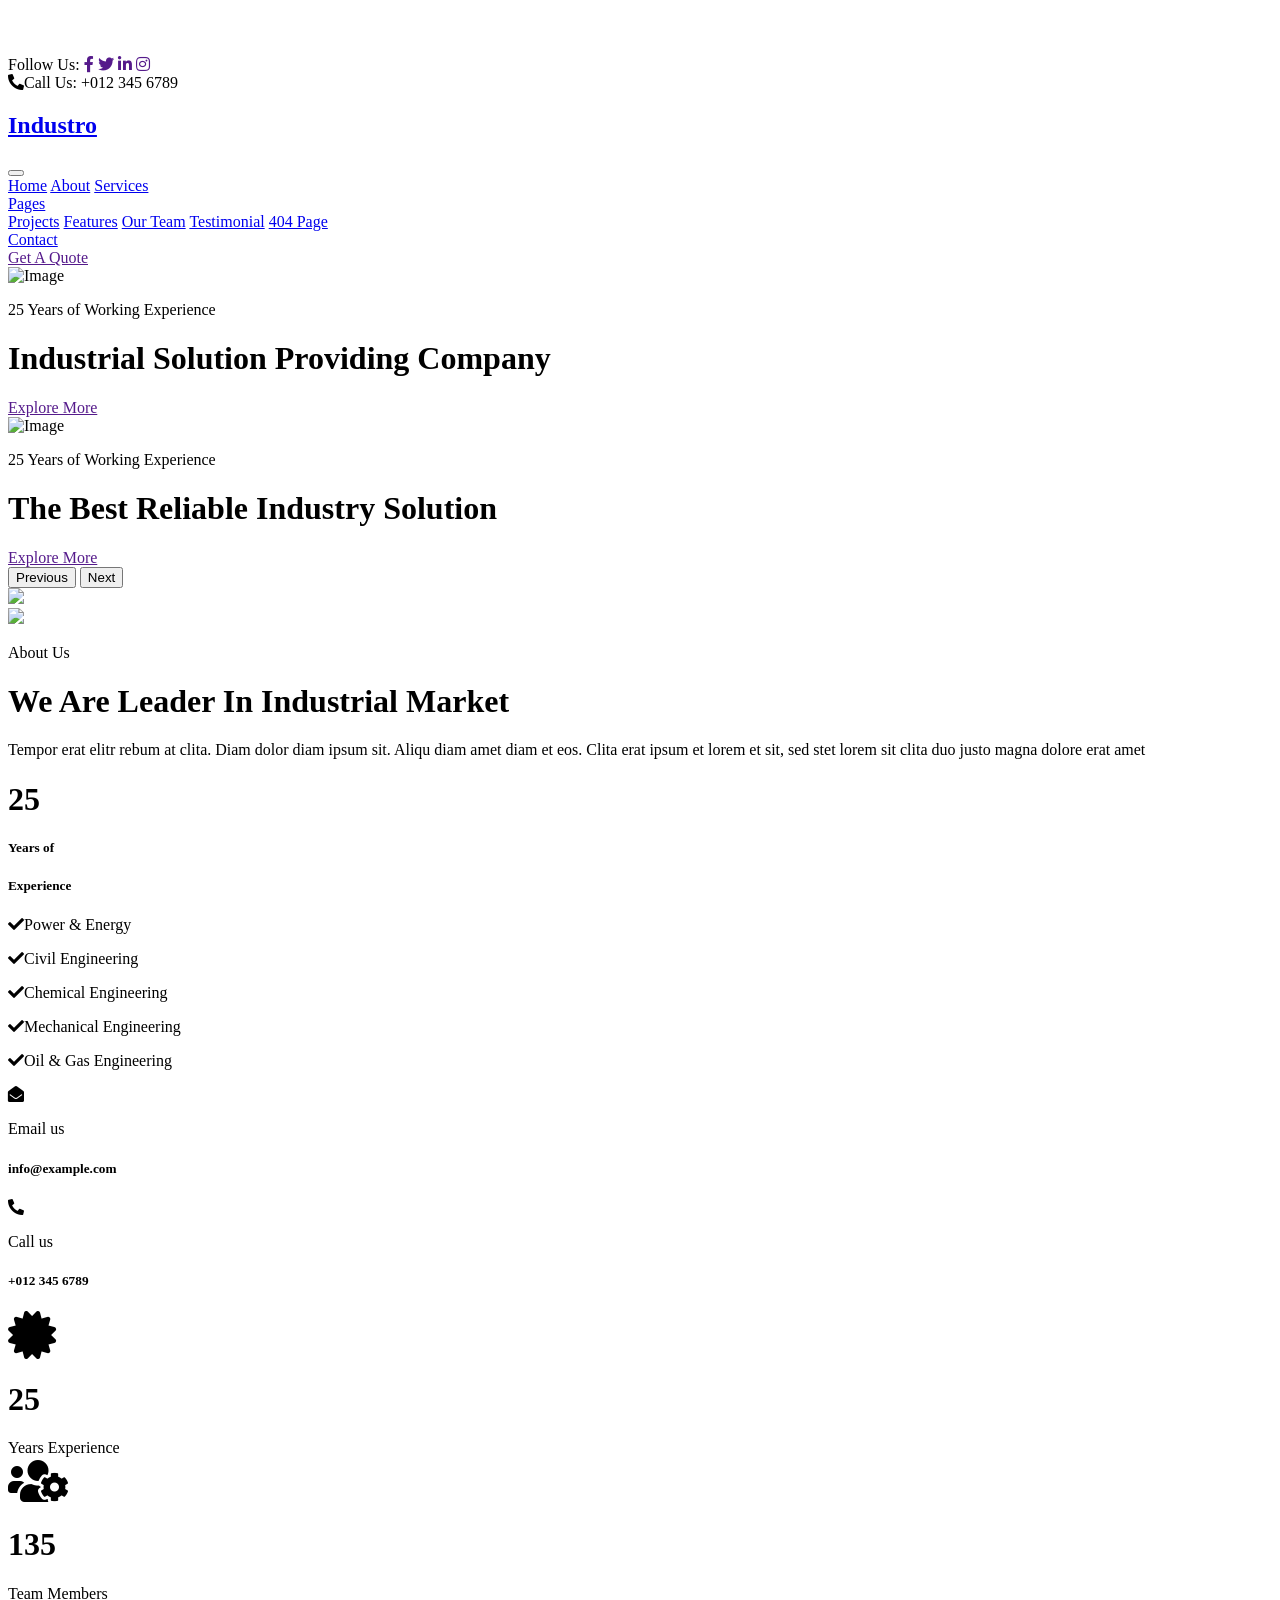
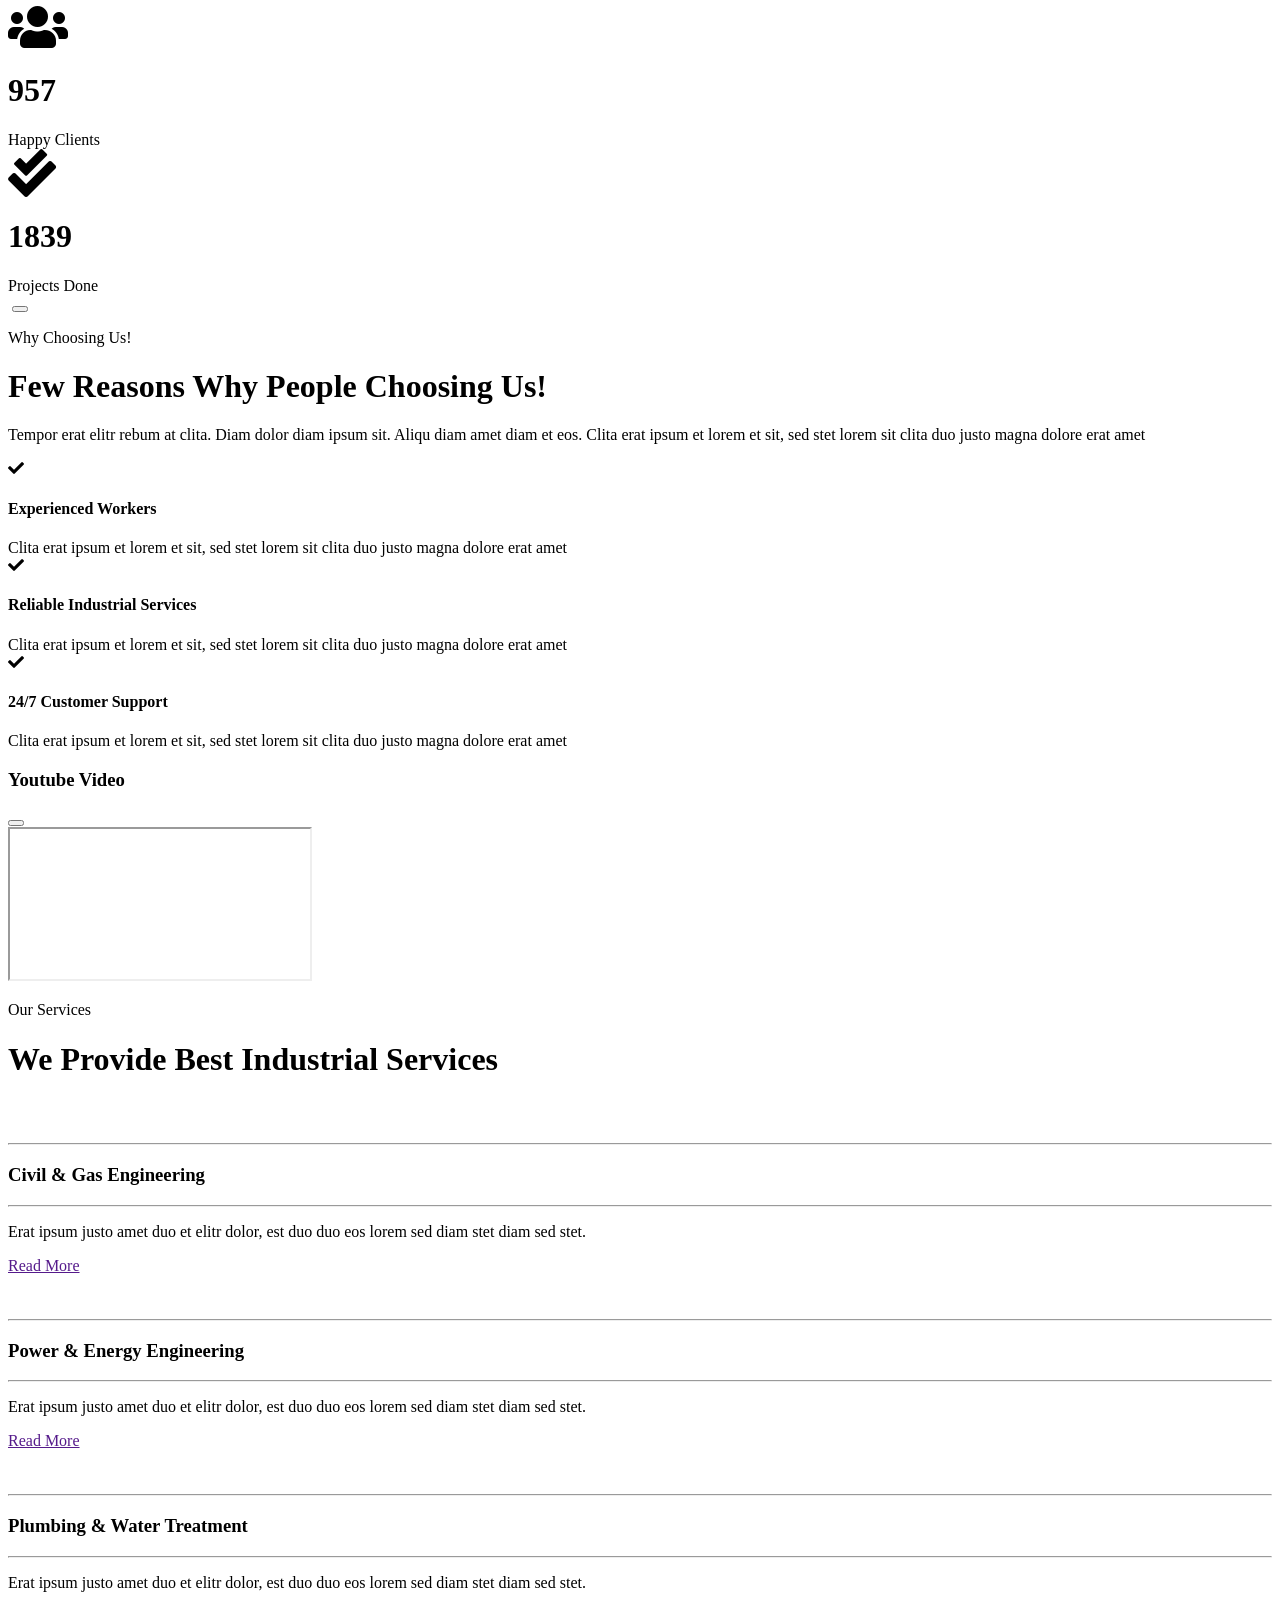
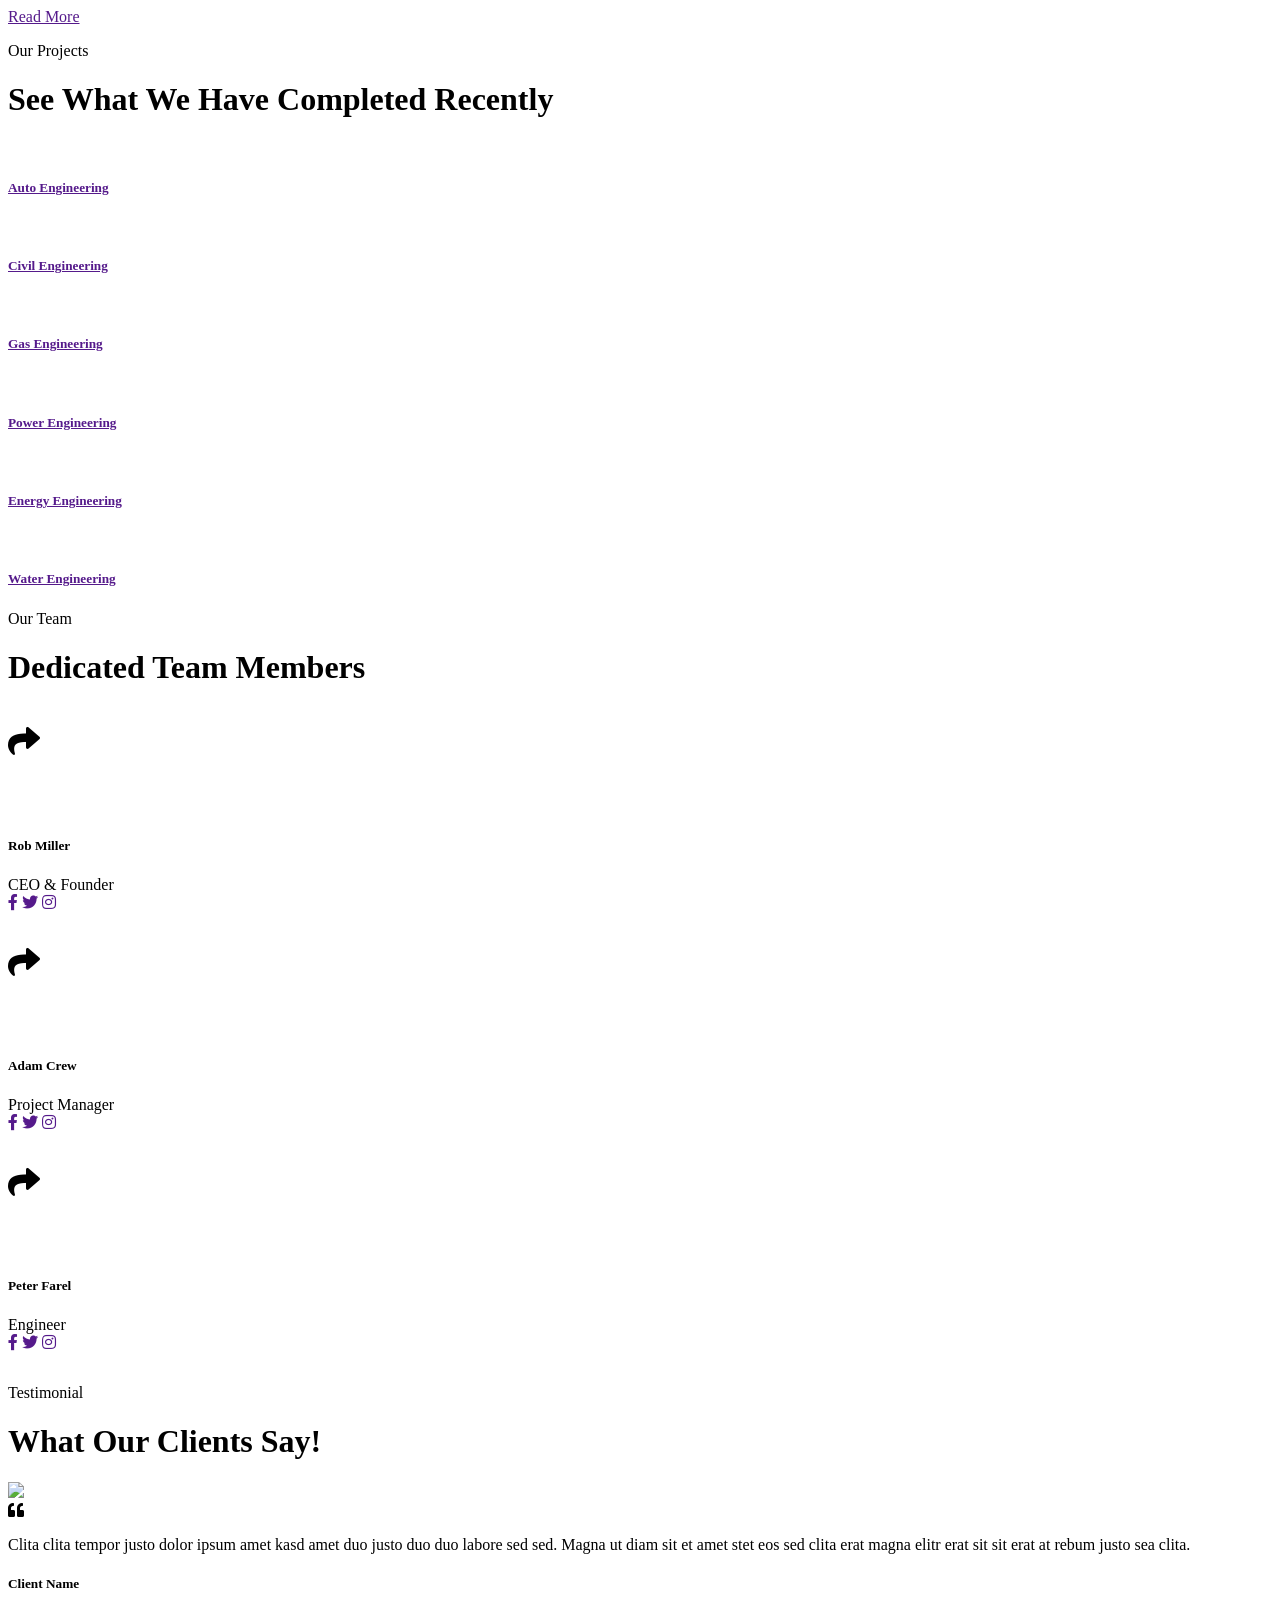
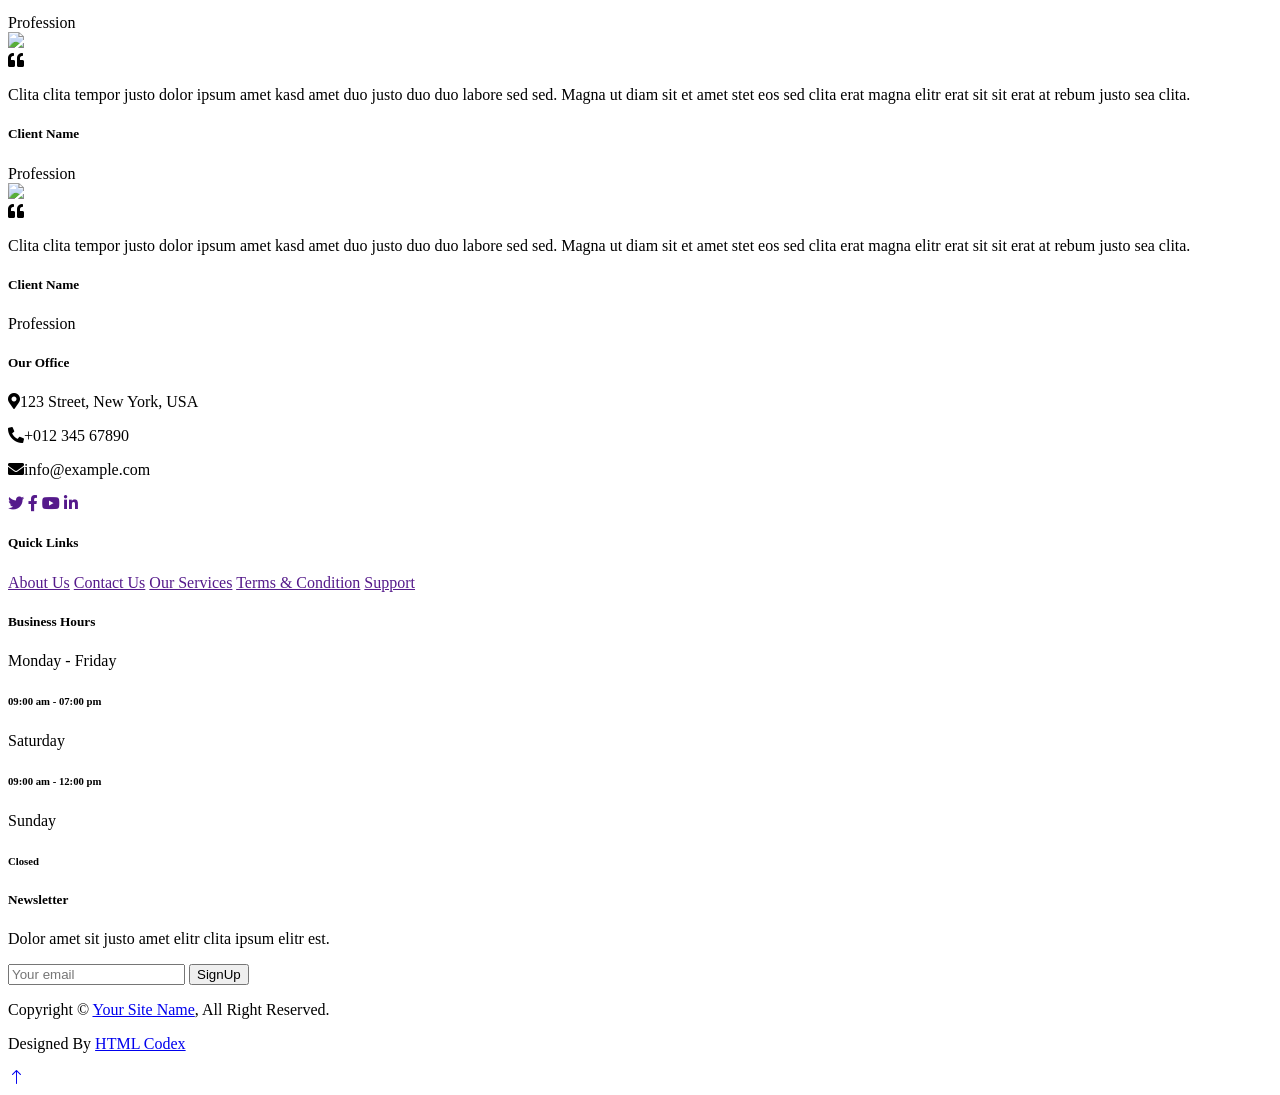
==== index.html @ 7c482fbc "Add files via upload" ====
<!DOCTYPE html>
<html lang="en">

<head>
    <meta charset="utf-8">
    <title>Industro - Industrial HTML Template</title>
    <meta content="width=device-width, initial-scale=1.0" name="viewport">
    <meta content="" name="keywords">
    <meta content="" name="description">

    <!-- Favicon -->
    <link href="img/favicon.ico" rel="icon">

    <!-- Google Web Fonts -->
    <link rel="preconnect" href="https://fonts.googleapis.com">
    <link rel="preconnect" href="https://fonts.gstatic.com" crossorigin>
    <link href="https://fonts.googleapis.com/css2?family=Open+Sans:wght@400;500;600&family=Rubik:wght@500;600;700&display=swap" rel="stylesheet">

    <!-- Icon Font Stylesheet -->
    <link href="https://cdnjs.cloudflare.com/ajax/libs/font-awesome/5.10.0/css/all.min.css" rel="stylesheet">
    <link href="https://cdn.jsdelivr.net/npm/bootstrap-icons@1.4.1/font/bootstrap-icons.css" rel="stylesheet">

    <!-- Libraries Stylesheet -->
    <link href="lib/animate/animate.min.css" rel="stylesheet">
    <link href="lib/owlcarousel/assets/owl.carousel.min.css" rel="stylesheet">

    <!-- Customized Bootstrap Stylesheet -->
    <link href="css/bootstrap.min.css" rel="stylesheet">

    <!-- Template Stylesheet -->
    <link href="css/style.css" rel="stylesheet">
</head>

<body>
    <!-- Spinner Start -->
    <div id="spinner" class="show bg-white position-fixed translate-middle w-100 vh-100 top-50 start-50 d-flex align-items-center justify-content-center">
        <div class="spinner-border text-primary" role="status" style="width: 3rem; height: 3rem;"></div>
    </div>
    <!-- Spinner End -->


    <!-- Topbar Start -->
    <div class="container-fluid bg-dark px-0">
        <div class="row g-0 d-none d-lg-flex">
            <div class="col-lg-6 ps-5 text-start">
                <div class="h-100 d-inline-flex align-items-center text-white">
                    <span>Follow Us:</span>
                    <a class="btn btn-link text-light" href=""><i class="fab fa-facebook-f"></i></a>
                    <a class="btn btn-link text-light" href=""><i class="fab fa-twitter"></i></a>
                    <a class="btn btn-link text-light" href=""><i class="fab fa-linkedin-in"></i></a>
                    <a class="btn btn-link text-light" href=""><i class="fab fa-instagram"></i></a>
                </div>
            </div>
            <div class="col-lg-6 text-end">
                <div class="h-100 topbar-right d-inline-flex align-items-center text-white py-2 px-5">
                    <span class="fs-5 fw-bold me-2"><i class="fa fa-phone-alt me-2"></i>Call Us:</span>
                    <span class="fs-5 fw-bold">+012 345 6789</span>
                </div>
            </div>
        </div>
    </div>
    <!-- Topbar End -->


    <!-- Navbar Start -->
    <nav class="navbar navbar-expand-lg bg-white navbar-light sticky-top py-0 pe-5">
        <a href="index.html" class="navbar-brand ps-5 me-0">
            <h1 class="text-white m-0">Industro</h1>
        </a>
        <button type="button" class="navbar-toggler me-0" data-bs-toggle="collapse" data-bs-target="#navbarCollapse">
            <span class="navbar-toggler-icon"></span>
        </button>
        <div class="collapse navbar-collapse" id="navbarCollapse">
            <div class="navbar-nav ms-auto p-4 p-lg-0">
                <a href="index.html" class="nav-item nav-link active">Home</a>
                <a href="about.html" class="nav-item nav-link">About</a>
                <a href="service.html" class="nav-item nav-link">Services</a>
                <div class="nav-item dropdown">
                    <a href="#" class="nav-link dropdown-toggle" data-bs-toggle="dropdown">Pages</a>
                    <div class="dropdown-menu bg-light m-0">
                        <a href="project.html" class="dropdown-item">Projects</a>
                        <a href="feature.html" class="dropdown-item">Features</a>
                        <a href="team.html" class="dropdown-item">Our Team</a>
                        <a href="testimonial.html" class="dropdown-item">Testimonial</a>
                        <a href="404.html" class="dropdown-item">404 Page</a>
                    </div>
                </div>
                <a href="contact.html" class="nav-item nav-link">Contact</a>
            </div>
            <a href="" class="btn btn-primary px-3 d-none d-lg-block">Get A Quote</a>
        </div>
    </nav>
    <!-- Navbar End -->


    <!-- Carousel Start -->
    <div class="container-fluid px-0 mb-5">
        <div id="header-carousel" class="carousel slide" data-bs-ride="carousel">
            <div class="carousel-inner">
                <div class="carousel-item active">
                    <img class="w-100" src="img/carousel-1.jpg" alt="Image">
                    <div class="carousel-caption">
                        <div class="container">
                            <div class="row justify-content-center">
                                <div class="col-lg-10 text-start">
                                    <p class="fs-5 fw-medium text-primary text-uppercase animated slideInRight">25 Years of Working Experience</p>
                                    <h1 class="display-1 text-white mb-5 animated slideInRight">Industrial Solution Providing Company</h1>
                                    <a href="" class="btn btn-primary py-3 px-5 animated slideInRight">Explore More</a>
                                </div>
                            </div>
                        </div>
                    </div>
                </div>
                <div class="carousel-item">
                    <img class="w-100" src="img/carousel-2.jpg" alt="Image">
                    <div class="carousel-caption">
                        <div class="container">
                            <div class="row justify-content-center">
                                <div class="col-lg-10 text-start">
                                    <p class="fs-5 fw-medium text-primary text-uppercase animated slideInRight">25 Years of Working Experience</p>
                                    <h1 class="display-1 text-white mb-5 animated slideInRight">The Best Reliable Industry Solution</h1>
                                    <a href="" class="btn btn-primary py-3 px-5 animated slideInRight">Explore More</a>
                                </div>
                            </div>
                        </div>
                    </div>
                </div>
            </div>
            <button class="carousel-control-prev" type="button" data-bs-target="#header-carousel"
                data-bs-slide="prev">
                <span class="carousel-control-prev-icon" aria-hidden="true"></span>
                <span class="visually-hidden">Previous</span>
            </button>
            <button class="carousel-control-next" type="button" data-bs-target="#header-carousel"
                data-bs-slide="next">
                <span class="carousel-control-next-icon" aria-hidden="true"></span>
                <span class="visually-hidden">Next</span>
            </button>
        </div>
    </div>
    <!-- Carousel End -->


    <!-- About Start -->
    <div class="container-xxl py-5">
        <div class="container">
            <div class="row g-5">
                <div class="col-lg-6">
                    <div class="row gx-3 h-100">
                        <div class="col-6 align-self-start wow fadeInUp" data-wow-delay="0.1s">
                            <img class="img-fluid" src="img/about-1.jpg">
                        </div>
                        <div class="col-6 align-self-end wow fadeInDown" data-wow-delay="0.1s">
                            <img class="img-fluid" src="img/about-2.jpg">
                        </div>
                    </div>
                </div>
                <div class="col-lg-6 wow fadeIn" data-wow-delay="0.5s">
                    <p class="fw-medium text-uppercase text-primary mb-2">About Us</p>
                    <h1 class="display-5 mb-4">We Are Leader In Industrial Market</h1>
                    <p class="mb-4">Tempor erat elitr rebum at clita. Diam dolor diam ipsum sit. Aliqu diam amet diam et eos. Clita erat ipsum et lorem et sit, sed stet lorem sit clita duo justo magna dolore erat amet</p>
                    <div class="d-flex align-items-center mb-4">
                        <div class="flex-shrink-0 bg-primary p-4">
                            <h1 class="display-2">25</h1>
                            <h5 class="text-white">Years of</h5>
                            <h5 class="text-white">Experience</h5>
                        </div>
                        <div class="ms-4">
                            <p><i class="fa fa-check text-primary me-2"></i>Power & Energy</p>
                            <p><i class="fa fa-check text-primary me-2"></i>Civil Engineering</p>
                            <p><i class="fa fa-check text-primary me-2"></i>Chemical Engineering</p>
                            <p><i class="fa fa-check text-primary me-2"></i>Mechanical Engineering</p>
                            <p class="mb-0"><i class="fa fa-check text-primary me-2"></i>Oil & Gas Engineering</p>
                        </div>
                    </div>
                    <div class="row pt-2">
                        <div class="col-sm-6">
                            <div class="d-flex align-items-center">
                                <div class="flex-shrink-0 btn-lg-square rounded-circle bg-primary">
                                    <i class="fa fa-envelope-open text-white"></i>
                                </div>
                                <div class="ms-3">
                                    <p class="mb-2">Email us</p>
                                    <h5 class="mb-0">info@example.com</h5>
                                </div>
                            </div>
                        </div>
                        <div class="col-sm-6">
                            <div class="d-flex align-items-center">
                                <div class="flex-shrink-0 btn-lg-square rounded-circle bg-primary">
                                    <i class="fa fa-phone-alt text-white"></i>
                                </div>
                                <div class="ms-3">
                                    <p class="mb-2">Call us</p>
                                    <h5 class="mb-0">+012 345 6789</h5>
                                </div>
                            </div>
                        </div>
                    </div>
                </div>
            </div>
        </div>
    </div>
    <!-- About End -->


    <!-- Facts Start -->
    <div class="container-fluid facts my-5 p-5">
        <div class="row g-5">
            <div class="col-md-6 col-xl-3 wow fadeIn" data-wow-delay="0.1s">
                <div class="text-center border p-5">
                    <i class="fa fa-certificate fa-3x text-white mb-3"></i>
                    <h1 class="display-2 text-primary mb-0" data-toggle="counter-up">25</h1>
                    <span class="fs-5 fw-semi-bold text-white">Years Experience</span>
                </div>
            </div>
            <div class="col-md-6 col-xl-3 wow fadeIn" data-wow-delay="0.3s">
                <div class="text-center border p-5">
                    <i class="fa fa-users-cog fa-3x text-white mb-3"></i>
                    <h1 class="display-2 text-primary mb-0" data-toggle="counter-up">135</h1>
                    <span class="fs-5 fw-semi-bold text-white">Team Members</span>
                </div>
            </div>
            <div class="col-md-6 col-xl-3 wow fadeIn" data-wow-delay="0.5s">
                <div class="text-center border p-5">
                    <i class="fa fa-users fa-3x text-white mb-3"></i>
                    <h1 class="display-2 text-primary mb-0" data-toggle="counter-up">957</h1>
                    <span class="fs-5 fw-semi-bold text-white">Happy Clients</span>
                </div>
            </div>
            <div class="col-md-6 col-xl-3 wow fadeIn" data-wow-delay="0.7s">
                <div class="text-center border p-5">
                    <i class="fa fa-check-double fa-3x text-white mb-3"></i>
                    <h1 class="display-2 text-primary mb-0" data-toggle="counter-up">1839</h1>
                    <span class="fs-5 fw-semi-bold text-white">Projects Done</span>
                </div>
            </div>
        </div>
    </div>
    <!-- Facts End -->


    <!-- Features Start -->
    <div class="container-xxl py-5">
        <div class="container">
            <div class="row g-5 align-items-center">
                <div class="col-lg-6 wow fadeInUp" data-wow-delay="0.1s">
                    <div class="position-relative me-lg-4">
                        <img class="img-fluid w-100" src="img/feature.jpg" alt="">
                        <span class="position-absolute top-50 start-100 translate-middle bg-white rounded-circle d-none d-lg-block" style="width: 120px; height: 120px;"></span>
                        <button type="button" class="btn-play" data-bs-toggle="modal"
                            data-src="https://www.youtube.com/embed/DWRcNpR6Kdc" data-bs-target="#videoModal">
                            <span></span>
                        </button>
                    </div>
                </div>
                <div class="col-lg-6 wow fadeInUp" data-wow-delay="0.5s">
                    <p class="fw-medium text-uppercase text-primary mb-2">Why Choosing Us!</p>
                    <h1 class="display-5 mb-4">Few Reasons Why People Choosing Us!</h1>
                    <p class="mb-4">Tempor erat elitr rebum at clita. Diam dolor diam ipsum sit. Aliqu diam amet diam et eos. Clita erat ipsum et lorem et sit, sed stet lorem sit clita duo justo magna dolore erat amet</p>
                    <div class="row gy-4">
                        <div class="col-12">
                            <div class="d-flex">
                                <div class="flex-shrink-0 btn-lg-square rounded-circle bg-primary">
                                    <i class="fa fa-check text-white"></i>
                                </div>
                                <div class="ms-4">
                                    <h4>Experienced Workers</h4>
                                    <span>Clita erat ipsum et lorem et sit, sed stet lorem sit clita duo justo magna dolore erat amet</span>
                                </div>
                            </div>
                        </div>
                        <div class="col-12">
                            <div class="d-flex">
                                <div class="flex-shrink-0 btn-lg-square rounded-circle bg-primary">
                                    <i class="fa fa-check text-white"></i>
                                </div>
                                <div class="ms-4">
                                    <h4>Reliable Industrial Services</h4>
                                    <span>Clita erat ipsum et lorem et sit, sed stet lorem sit clita duo justo magna dolore erat amet</span>
                                </div>
                            </div>
                        </div>
                        <div class="col-12">
                            <div class="d-flex">
                                <div class="flex-shrink-0 btn-lg-square rounded-circle bg-primary">
                                    <i class="fa fa-check text-white"></i>
                                </div>
                                <div class="ms-4">
                                    <h4>24/7 Customer Support</h4>
                                    <span>Clita erat ipsum et lorem et sit, sed stet lorem sit clita duo justo magna dolore erat amet</span>
                                </div>
                            </div>
                        </div>
                    </div>
                </div>
            </div>
        </div>
    </div>
    <!-- Features End -->


    <!-- Video Modal Start -->
    <div class="modal modal-video fade" id="videoModal" tabindex="-1" aria-labelledby="exampleModalLabel" aria-hidden="true">
        <div class="modal-dialog">
            <div class="modal-content rounded-0">
                <div class="modal-header">
                    <h3 class="modal-title" id="exampleModalLabel">Youtube Video</h3>
                    <button type="button" class="btn-close" data-bs-dismiss="modal" aria-label="Close"></button>
                </div>
                <div class="modal-body">
                    <!-- 16:9 aspect ratio -->
                    <div class="ratio ratio-16x9">
                        <iframe class="embed-responsive-item" src="" id="video" allowfullscreen allowscriptaccess="always"
                            allow="autoplay"></iframe>
                    </div>
                </div>
            </div>
        </div>
    </div>
    <!-- Video Modal End -->


    <!-- Service Start -->
    <div class="container-xxl py-5">
        <div class="container">
            <div class="text-center mx-auto pb-4 wow fadeInUp" data-wow-delay="0.1s" style="max-width: 600px;">
                <p class="fw-medium text-uppercase text-primary mb-2">Our Services</p>
                <h1 class="display-5 mb-4">We Provide Best Industrial Services</h1>
            </div>
            <div class="row gy-5 gx-4">
                <div class="col-md-6 col-lg-4 wow fadeInUp" data-wow-delay="0.1s">
                    <div class="service-item">
                        <img class="img-fluid" src="img/service-1.jpg" alt="">
                        <div class="service-img">
                            <img class="img-fluid" src="img/service-1.jpg" alt="">
                        </div>
                        <div class="service-detail">
                            <div class="service-title">
                                <hr class="w-25">
                                <h3 class="mb-0">Civil & Gas Engineering</h3>
                                <hr class="w-25">
                            </div>
                            <div class="service-text">
                                <p class="text-white mb-0">Erat ipsum justo amet duo et elitr dolor, est duo duo eos lorem sed diam stet diam sed stet.</p>
                            </div>
                        </div>
                        <a class="btn btn-light" href="">Read More</a>
                    </div>
                </div>
                <div class="col-md-6 col-lg-4 wow fadeInUp" data-wow-delay="0.3s">
                    <div class="service-item">
                        <img class="img-fluid" src="img/service-2.jpg" alt="">
                        <div class="service-img">
                            <img class="img-fluid" src="img/service-2.jpg" alt="">
                        </div>
                        <div class="service-detail">
                            <div class="service-title">
                                <hr class="w-25">
                                <h3 class="mb-0">Power & Energy Engineering</h3>
                                <hr class="w-25">
                            </div>
                            <div class="service-text">
                                <p class="text-white mb-0">Erat ipsum justo amet duo et elitr dolor, est duo duo eos lorem sed diam stet diam sed stet.</p>
                            </div>
                        </div>
                        <a class="btn btn-light" href="">Read More</a>
                    </div>
                </div>
                <div class="col-md-6 col-lg-4 wow fadeInUp" data-wow-delay="0.5s">
                    <div class="service-item">
                        <img class="img-fluid" src="img/service-3.jpg" alt="">
                        <div class="service-img">
                            <img class="img-fluid" src="img/service-3.jpg" alt="">
                        </div>
                        <div class="service-detail">
                            <div class="service-title">
                                <hr class="w-25">
                                <h3 class="mb-0">Plumbing & Water Treatment</h3>
                                <hr class="w-25">
                            </div>
                            <div class="service-text">
                                <p class="text-white mb-0">Erat ipsum justo amet duo et elitr dolor, est duo duo eos lorem sed diam stet diam sed stet.</p>
                            </div>
                        </div>
                        <a class="btn btn-light" href="">Read More</a>
                    </div>
                </div>
            </div>
        </div>
    </div>
    <!-- Service End -->


    <!-- Project Start -->
    <div class="container-fluid bg-dark pt-5 my-5 px-0">
        <div class="text-center mx-auto mt-5 wow fadeIn" data-wow-delay="0.1s" style="max-width: 600px;">
            <p class="fw-medium text-uppercase text-primary mb-2">Our Projects</p>
            <h1 class="display-5 text-white mb-5">See What We Have Completed Recently</h1>
        </div>
        <div class="owl-carousel project-carousel wow fadeIn" data-wow-delay="0.1s">
            <a class="project-item" href="">
                <img class="img-fluid" src="img/project-1.jpg" alt="">
                <div class="project-title">
                    <h5 class="text-primary mb-0">Auto Engineering</h5>
                </div>
            </a>
            <a class="project-item" href="">
                <img class="img-fluid" src="img/project-2.jpg" alt="">
                <div class="project-title">
                    <h5 class="text-primary mb-0">Civil Engineering</h5>
                </div>
            </a>
            <a class="project-item" href="">
                <img class="img-fluid" src="img/project-3.jpg" alt="">
                <div class="project-title">
                    <h5 class="text-primary mb-0">Gas Engineering</h5>
                </div>
            </a>
            <a class="project-item" href="">
                <img class="img-fluid" src="img/project-4.jpg" alt="">
                <div class="project-title">
                    <h5 class="text-primary mb-0">Power Engineering</h5>
                </div>
            </a>
            <a class="project-item" href="">
                <img class="img-fluid" src="img/project-5.jpg" alt="">
                <div class="project-title">
                    <h5 class="text-primary mb-0">Energy Engineering</h5>
                </div>
            </a>
            <a class="project-item" href="">
                <img class="img-fluid" src="img/project-6.jpg" alt="">
                <div class="project-title">
                    <h5 class="text-primary mb-0">Water Engineering</h5>
                </div>
            </a>
        </div>
    </div>
    <!-- Project End -->


    <!-- Team Start -->
    <div class="container-xxl py-5">
        <div class="container">
            <div class="text-center mx-auto wow fadeInUp" data-wow-delay="0.1s" style="max-width: 600px;">
                <p class="fw-medium text-uppercase text-primary mb-2">Our Team</p>
                <h1 class="display-5 mb-5">Dedicated Team Members</h1>
            </div>
            <div class="row g-4">
                <div class="col-lg-4 col-md-6 wow fadeInUp" data-wow-delay="0.1s">
                    <div class="team-item">
                        <img class="img-fluid" src="img/team-1.jpg" alt="">
                        <div class="d-flex">
                            <div class="flex-shrink-0 btn-square bg-primary" style="width: 90px; height: 90px;">
                                <i class="fa fa-2x fa-share text-white"></i>
                            </div>
                            <div class="position-relative overflow-hidden bg-light d-flex flex-column justify-content-center w-100 ps-4" style="height: 90px;">
                                <h5>Rob Miller</h5>
                                <span class="text-primary">CEO & Founder</span>
                                <div class="team-social">
                                    <a class="btn btn-square btn-dark rounded-circle mx-1" href=""><i class="fab fa-facebook-f"></i></a>
                                    <a class="btn btn-square btn-dark rounded-circle mx-1" href=""><i class="fab fa-twitter"></i></a>
                                    <a class="btn btn-square btn-dark rounded-circle mx-1" href=""><i class="fab fa-instagram"></i></a>
                                </div>                                                              
                            </div>
                        </div>
                    </div>
                </div>
                <div class="col-lg-4 col-md-6 wow fadeInUp" data-wow-delay="0.3s">
                    <div class="team-item">
                        <img class="img-fluid" src="img/team-2.jpg" alt="">
                        <div class="d-flex">
                            <div class="flex-shrink-0 btn-square bg-primary" style="width: 90px; height: 90px;">
                                <i class="fa fa-2x fa-share text-white"></i>
                            </div>
                            <div class="position-relative overflow-hidden bg-light d-flex flex-column justify-content-center w-100 ps-4" style="height: 90px;">
                                <h5>Adam Crew</h5>
                                <span class="text-primary">Project Manager</span>
                                <div class="team-social">
                                    <a class="btn btn-square btn-dark rounded-circle mx-1" href=""><i class="fab fa-facebook-f"></i></a>
                                    <a class="btn btn-square btn-dark rounded-circle mx-1" href=""><i class="fab fa-twitter"></i></a>
                                    <a class="btn btn-square btn-dark rounded-circle mx-1" href=""><i class="fab fa-instagram"></i></a>
                                </div>
                            </div>
                        </div>
                    </div>
                </div>
                <div class="col-lg-4 col-md-6 wow fadeInUp" data-wow-delay="0.5s">
                    <div class="team-item">
                        <img class="img-fluid" src="img/team-3.jpg" alt="">
                        <div class="d-flex">
                            <div class="flex-shrink-0 btn-square bg-primary" style="width: 90px; height: 90px;">
                                <i class="fa fa-2x fa-share text-white"></i>
                            </div>
                            <div class="position-relative overflow-hidden bg-light d-flex flex-column justify-content-center w-100 ps-4" style="height: 90px;">
                                <h5>Peter Farel</h5>
                                <span class="text-primary">Engineer</span>
                                <div class="team-social">
                                    <a class="btn btn-square btn-dark rounded-circle mx-1" href=""><i class="fab fa-facebook-f"></i></a>
                                    <a class="btn btn-square btn-dark rounded-circle mx-1" href=""><i class="fab fa-twitter"></i></a>
                                    <a class="btn btn-square btn-dark rounded-circle mx-1" href=""><i class="fab fa-instagram"></i></a>
                                </div>
                            </div>
                        </div>
                    </div>
                </div>
            </div>
        </div>
    </div>
    <!-- Team End -->


    <!-- Testimonial Start -->
    <div class="container-xxl py-5">
        <div class="container">
            <div class="text-center mx-auto wow fadeInUp" data-wow-delay="0.1s" style="max-width: 600px;">
                <p class="fw-medium text-uppercase text-primary mb-2">Testimonial</p>
                <h1 class="display-5 mb-5">What Our Clients Say!</h1>
            </div>
            <div class="owl-carousel testimonial-carousel wow fadeInUp" data-wow-delay="0.1s">
                <div class="testimonial-item text-center">
                    <div class="testimonial-img position-relative">
                        <img class="img-fluid rounded-circle mx-auto mb-5" src="img/testimonial-1.jpg">
                        <div class="btn-square bg-primary rounded-circle">
                            <i class="fa fa-quote-left text-white"></i>
                        </div>
                    </div>
                    <div class="testimonial-text text-center rounded p-4">
                        <p>Clita clita tempor justo dolor ipsum amet kasd amet duo justo duo duo labore sed sed. Magna ut diam sit et amet stet eos sed clita erat magna elitr erat sit sit erat at rebum justo sea clita.</p>
                        <h5 class="mb-1">Client Name</h5>
                        <span class="fst-italic">Profession</span>
                    </div>
                </div>
                <div class="testimonial-item text-center">
                    <div class="testimonial-img position-relative">
                        <img class="img-fluid rounded-circle mx-auto mb-5" src="img/testimonial-2.jpg">
                        <div class="btn-square bg-primary rounded-circle">
                            <i class="fa fa-quote-left text-white"></i>
                        </div>
                    </div>
                    <div class="testimonial-text text-center rounded p-4">
                        <p>Clita clita tempor justo dolor ipsum amet kasd amet duo justo duo duo labore sed sed. Magna ut diam sit et amet stet eos sed clita erat magna elitr erat sit sit erat at rebum justo sea clita.</p>
                        <h5 class="mb-1">Client Name</h5>
                        <span class="fst-italic">Profession</span>
                    </div>
                </div>
                <div class="testimonial-item text-center">
                    <div class="testimonial-img position-relative">
                        <img class="img-fluid rounded-circle mx-auto mb-5" src="img/testimonial-3.jpg">
                        <div class="btn-square bg-primary rounded-circle">
                            <i class="fa fa-quote-left text-white"></i>
                        </div>
                    </div>
                    <div class="testimonial-text text-center rounded p-4">
                        <p>Clita clita tempor justo dolor ipsum amet kasd amet duo justo duo duo labore sed sed. Magna ut diam sit et amet stet eos sed clita erat magna elitr erat sit sit erat at rebum justo sea clita.</p>
                        <h5 class="mb-1">Client Name</h5>
                        <span class="fst-italic">Profession</span>
                    </div>
                </div>
            </div>
        </div>
    </div>
    <!-- Testimonial End -->


    <!-- Footer Start -->
    <div class="container-fluid bg-dark footer mt-5 py-5 wow fadeIn" data-wow-delay="0.1s">
        <div class="container py-5">
            <div class="row g-5">
                <div class="col-lg-3 col-md-6">
                    <h5 class="text-white mb-4">Our Office</h5>
                    <p class="mb-2"><i class="fa fa-map-marker-alt me-3"></i>123 Street, New York, USA</p>
                    <p class="mb-2"><i class="fa fa-phone-alt me-3"></i>+012 345 67890</p>
                    <p class="mb-2"><i class="fa fa-envelope me-3"></i>info@example.com</p>
                    <div class="d-flex pt-3">
                        <a class="btn btn-square btn-primary rounded-circle me-2" href=""><i class="fab fa-twitter"></i></a>
                        <a class="btn btn-square btn-primary rounded-circle me-2" href=""><i class="fab fa-facebook-f"></i></a>
                        <a class="btn btn-square btn-primary rounded-circle me-2" href=""><i class="fab fa-youtube"></i></a>
                        <a class="btn btn-square btn-primary rounded-circle me-2" href=""><i class="fab fa-linkedin-in"></i></a>
                    </div>
                </div>
                <div class="col-lg-3 col-md-6">
                    <h5 class="text-white mb-4">Quick Links</h5>
                    <a class="btn btn-link" href="">About Us</a>
                    <a class="btn btn-link" href="">Contact Us</a>
                    <a class="btn btn-link" href="">Our Services</a>
                    <a class="btn btn-link" href="">Terms & Condition</a>
                    <a class="btn btn-link" href="">Support</a>
                </div>
                <div class="col-lg-3 col-md-6">
                    <h5 class="text-white mb-4">Business Hours</h5>
                    <p class="mb-1">Monday - Friday</p>
                    <h6 class="text-light">09:00 am - 07:00 pm</h6>
                    <p class="mb-1">Saturday</p>
                    <h6 class="text-light">09:00 am - 12:00 pm</h6>
                    <p class="mb-1">Sunday</p>
                    <h6 class="text-light">Closed</h6>
                </div>
                <div class="col-lg-3 col-md-6">
                    <h5 class="text-white mb-4">Newsletter</h5>
                    <p>Dolor amet sit justo amet elitr clita ipsum elitr est.</p>
                    <div class="position-relative w-100">
                        <input class="form-control bg-transparent w-100 py-3 ps-4 pe-5" type="text" placeholder="Your email">
                        <button type="button" class="btn btn-primary py-2 position-absolute top-0 end-0 mt-2 me-2">SignUp</button>
                    </div>
                </div>
            </div>
        </div>
    </div>
    <!-- Footer End -->


    <!-- Copyright Start -->
    <div class="container-fluid copyright bg-dark py-4">
        <div class="container text-center">
            <p class="mb-2">Copyright &copy; <a class="fw-semi-bold" href="#">Your Site Name</a>, All Right Reserved.</p>
            <!--/*** This template is free as long as you keep the footer author’s credit link/attribution link/backlink. If you'd like to use the template without the footer author’s credit link/attribution link/backlink, you can purchase the Credit Removal License from "https://htmlcodex.com/credit-removal". Thank you for your support. ***/-->
            <p class="mb-0">Designed By <a class="fw-semi-bold" href="https://htmlcodex.com">HTML Codex</a></p>
        </div>
    </div>
    <!-- Copyright End -->


    <!-- Back to Top -->
    <a href="#" class="btn btn-lg btn-primary btn-lg-square rounded-circle back-to-top"><i class="bi bi-arrow-up"></i></a>


    <!-- JavaScript Libraries -->
    <script src="https://code.jquery.com/jquery-3.4.1.min.js"></script>
    <script src="https://cdn.jsdelivr.net/npm/bootstrap@5.0.0/dist/js/bootstrap.bundle.min.js"></script>
    <script src="lib/wow/wow.min.js"></script>
    <script src="lib/easing/easing.min.js"></script>
    <script src="lib/waypoints/waypoints.min.js"></script>
    <script src="lib/owlcarousel/owl.carousel.min.js"></script>
    <script src="lib/counterup/counterup.min.js"></script>

    <!-- Template Javascript -->
    <script src="js/main.js"></script>
</body>

</html>
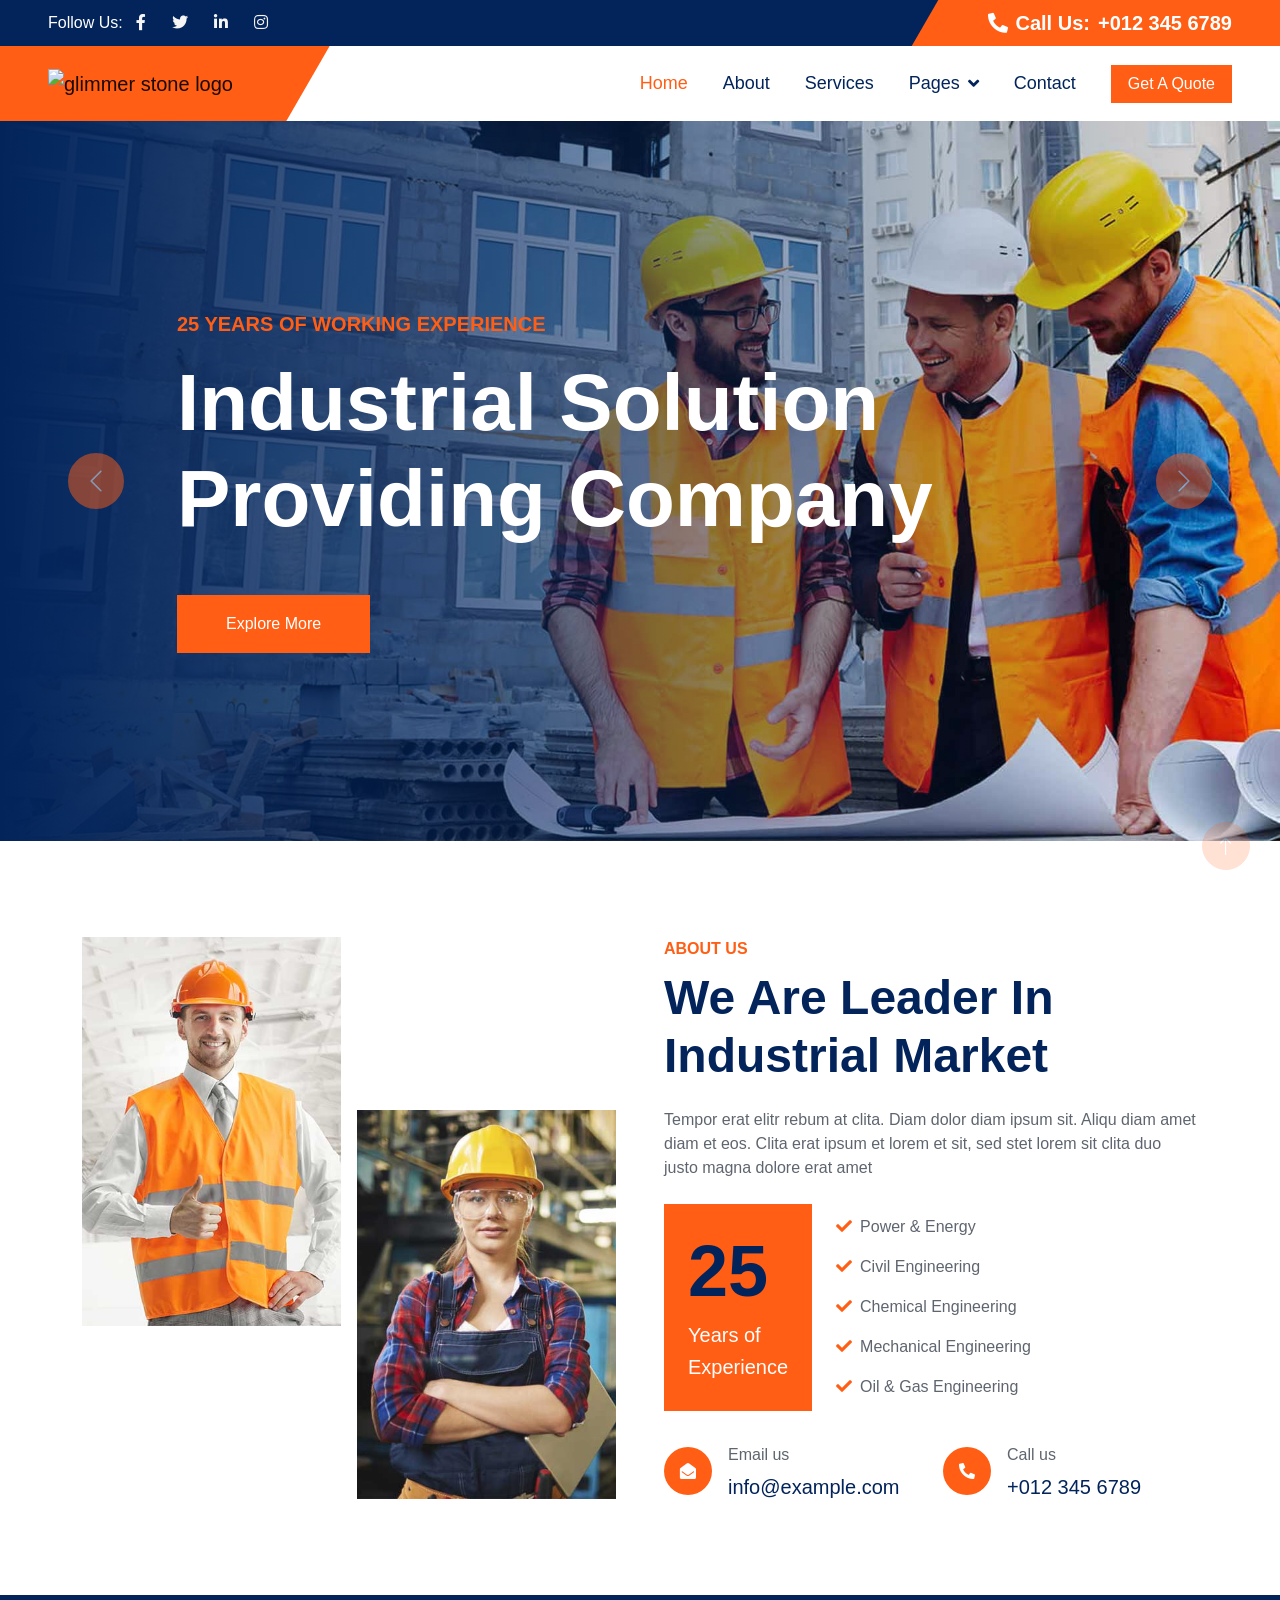
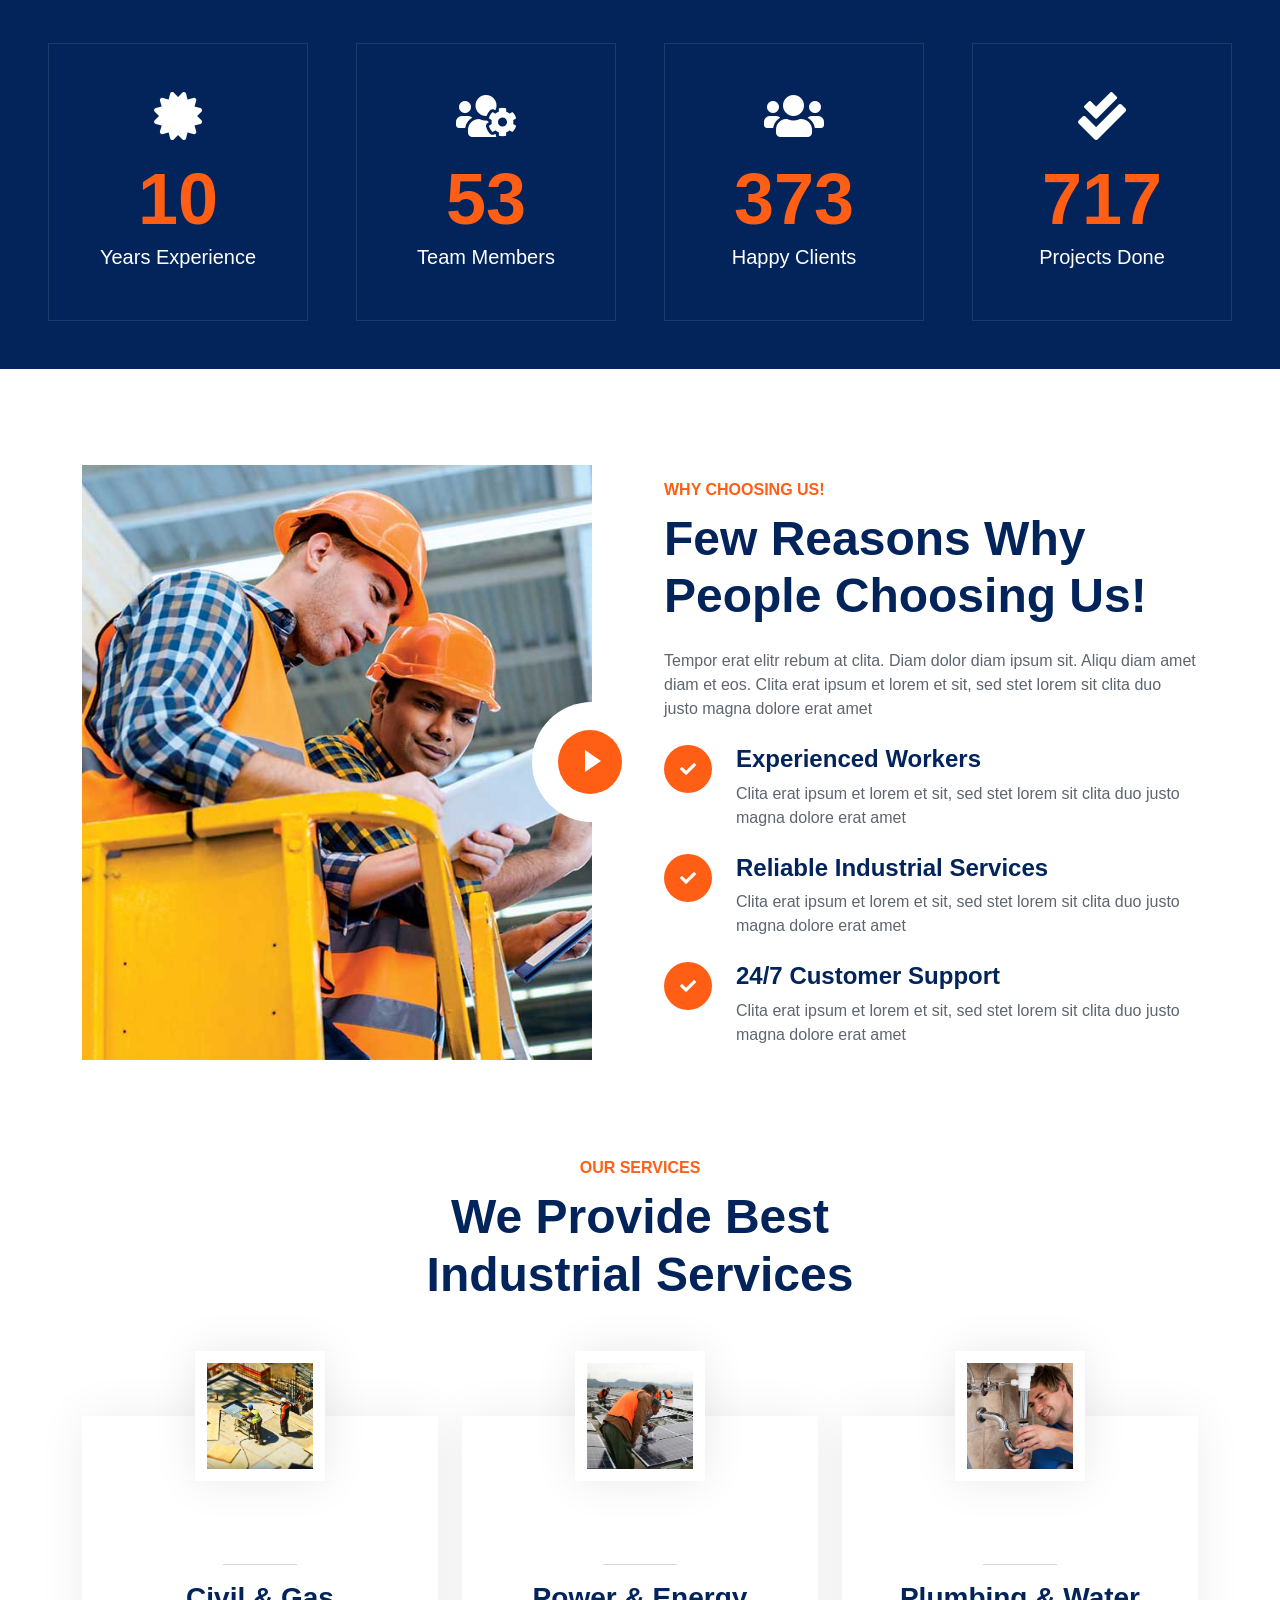
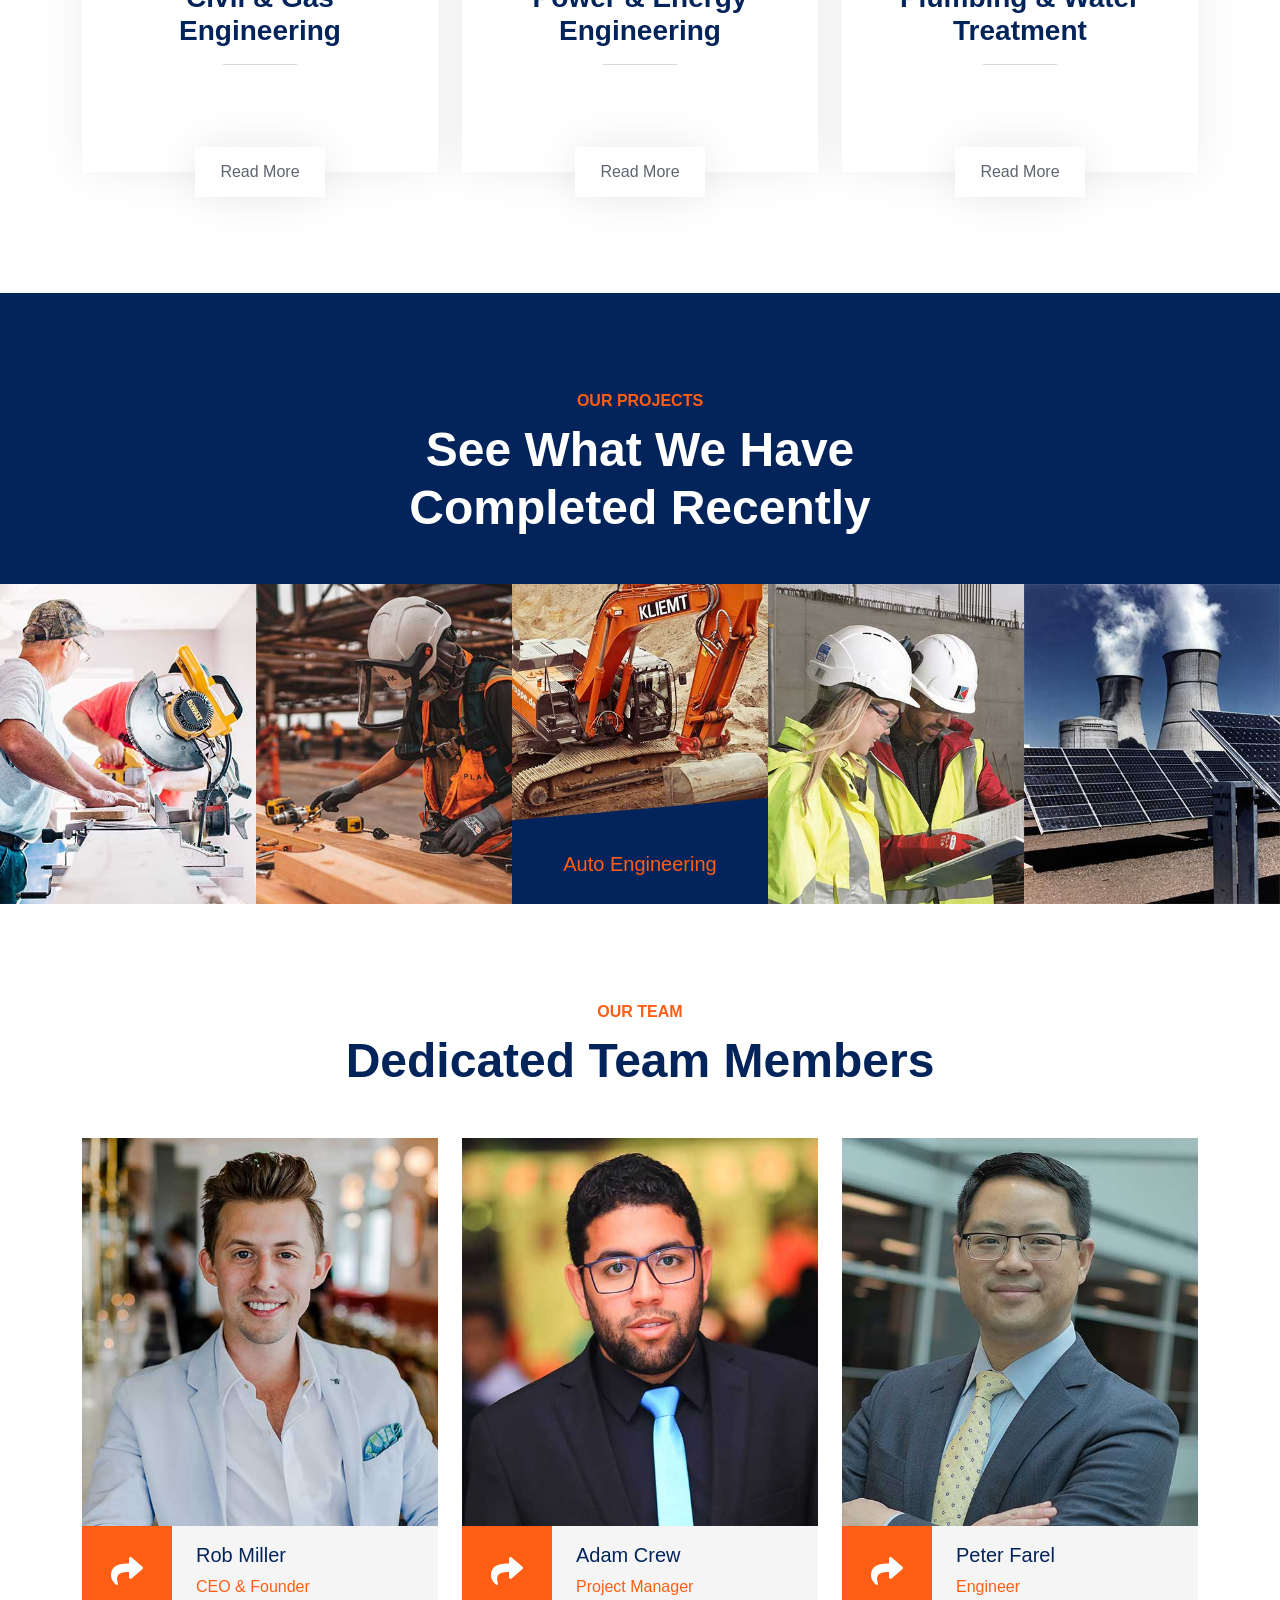
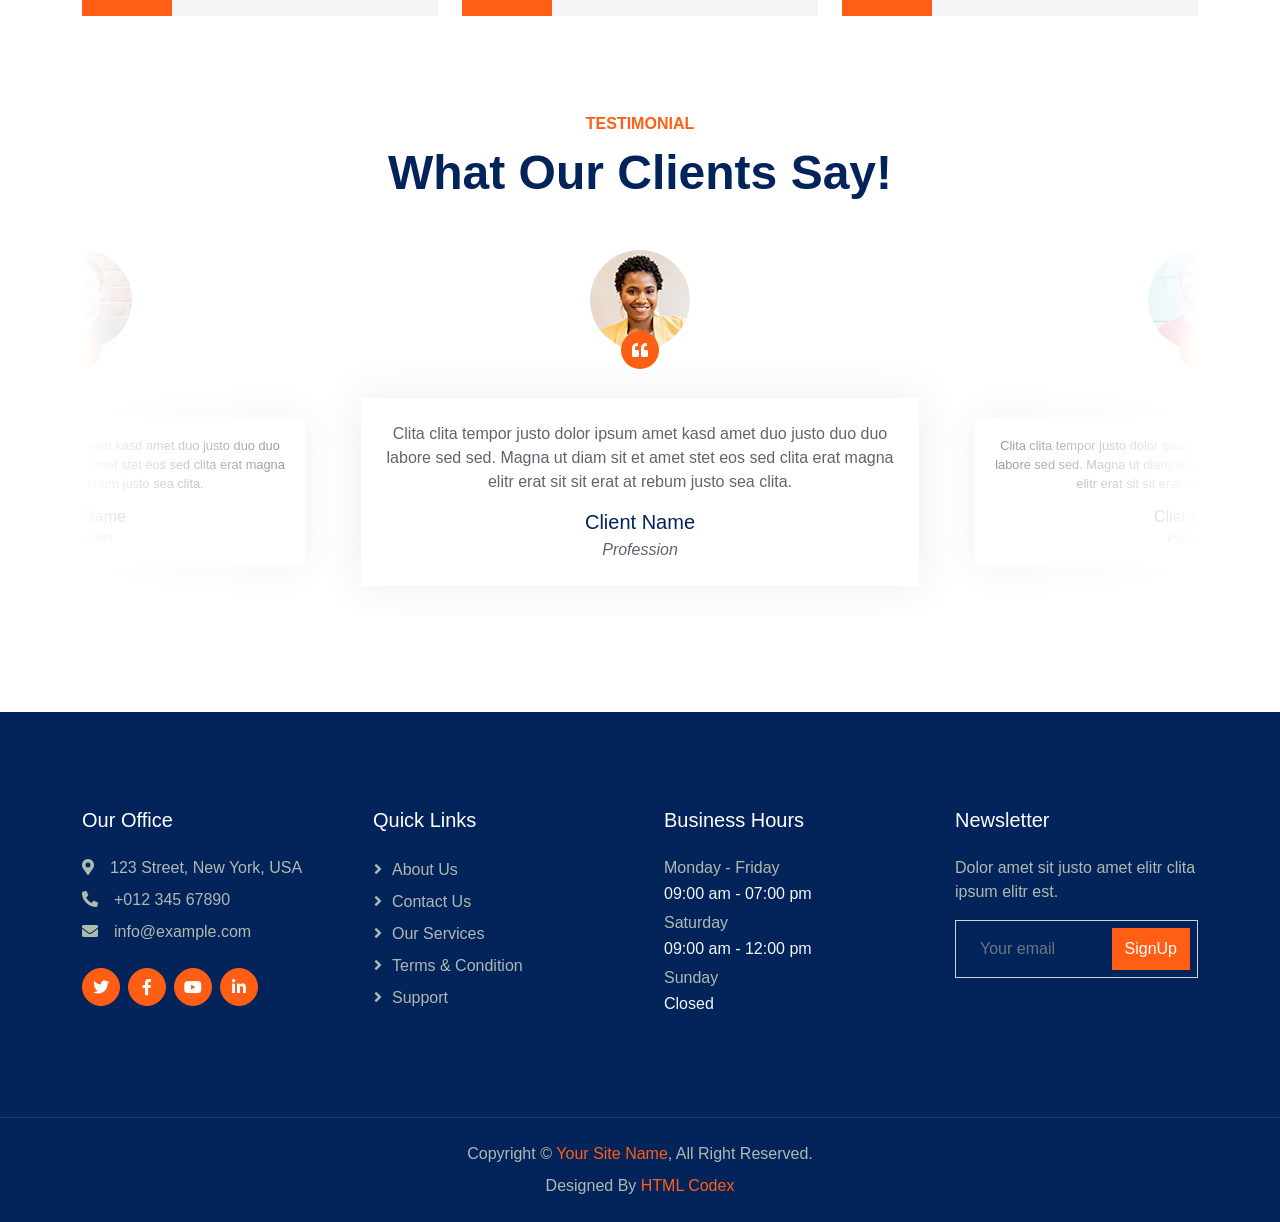
==== commit ce42b6c7: "Update index.html" ====
--- a/index.html
+++ b/index.html
@@ -65,7 +65,7 @@
     <!-- Navbar Start -->
     <nav class="navbar navbar-expand-lg bg-white navbar-light sticky-top py-0 pe-5">
         <a href="index.html" class="navbar-brand ps-5 me-0">
-            <h1 class="text-white m-0">Industro</h1>
+            <img alt="glimmer stone logo" src="https://static.wixstatic.com/media/61d762_1b00d920d1ee4994a8e33dbfbbd925d3~mv2.png/v1/fill/w_366,h_366,al_c,q_85,usm_0.66_1.00_0.01,enc_avif,quality_auto/ANPO4653_PNG.png">
         </a>
         <button type="button" class="navbar-toggler me-0" data-bs-toggle="collapse" data-bs-target="#navbarCollapse">
             <span class="navbar-toggler-icon"></span>
@@ -639,4 +639,4 @@
     <script src="js/main.js"></script>
 </body>
 
-</html>+</html>
--- a/css/style.css
+++ b/css/style.css
@@ -0,0 +1,701 @@
+/********** Template CSS **********/
+:root {
+    --primary: #FF5E14;
+    --secondary: #5F656F;
+    --light: #F5F5F5;
+    --dark: #02245B;
+}
+
+.back-to-top {
+    position: fixed;
+    display: none;
+    right: 30px;
+    bottom: 30px;
+    z-index: 99;
+}
+
+h1,
+h2,
+.h1,
+.h2,
+.fw-bold {
+    font-weight: 700 !important;
+}
+
+h3,
+h4,
+.h3,
+.h4,
+.fw-medium {
+    font-weight: 600 !important;
+}
+
+h5,
+h6,
+.h5,
+.h6,
+.fw-semi-bold {
+    font-weight: 500 !important;
+}
+
+
+/*** Spinner ***/
+#spinner {
+    opacity: 0;
+    visibility: hidden;
+    transition: opacity .5s ease-out, visibility 0s linear .5s;
+    z-index: 99999;
+}
+
+#spinner.show {
+    transition: opacity .5s ease-out, visibility 0s linear 0s;
+    visibility: visible;
+    opacity: 1;
+}
+
+
+/*** Button ***/
+.btn {
+    transition: .5s;
+    font-weight: 500;
+}
+
+.btn-primary,
+.btn-outline-primary:hover {
+    color: #FFFFFF;
+}
+
+.btn-square {
+    width: 38px;
+    height: 38px;
+}
+
+.btn-sm-square {
+    width: 32px;
+    height: 32px;
+}
+
+.btn-lg-square {
+    width: 48px;
+    height: 48px;
+}
+
+.btn-square,
+.btn-sm-square,
+.btn-lg-square {
+    padding: 0;
+    display: flex;
+    align-items: center;
+    justify-content: center;
+    font-weight: normal;
+}
+
+
+.topbar-right {
+    position: relative;
+    background: var(--primary);
+}
+
+.topbar-right::before {
+    position: absolute;
+    content: "";
+    width: 30px;
+    height: 100%;
+    top: 0;
+    left: -15px;
+    transform: skewX(-30deg);
+    background-color: var(--primary);
+}
+
+
+/*** Navbar ***/
+.navbar.sticky-top {
+    top: -100px;
+    transition: .5s;
+}
+
+.navbar .navbar-brand {
+    position: relative;
+    padding-right: 50px;
+    height: 75px;
+    display: flex;
+    align-items: center;
+    background: var(--primary);
+}
+
+.navbar .navbar-brand::after {
+    position: absolute;
+    content: "";
+    width: 50px;
+    height: 100%;
+    top: 0;
+    right: -25px;
+    transform: skewX(-30deg);
+    background-color: var(--primary);
+}
+
+.navbar .navbar-nav .nav-link {
+    margin-right: 35px;
+    padding: 20px 0;
+    color: var(--dark);
+    font-size: 18px;
+    font-weight: 500;
+    outline: none;
+}
+
+.navbar .navbar-nav .nav-link:hover,
+.navbar .navbar-nav .nav-link.active {
+    color: var(--primary);
+}
+
+.navbar .dropdown-toggle::after {
+    border: none;
+    content: "\f107";
+    font-family: "Font Awesome 5 Free";
+    font-weight: 900;
+    vertical-align: middle;
+    margin-left: 8px;
+}
+
+@media (max-width: 991.98px) {
+    .navbar .navbar-nav .nav-link  {
+        margin-right: 0;
+        padding: 10px 0;
+    }
+
+    .navbar .navbar-nav {
+        border-top: 1px solid #EEEEEE;
+    }
+}
+
+@media (min-width: 992px) {
+    .navbar .nav-item .dropdown-menu {
+        display: block;
+        border: none;
+        margin-top: 0;
+        top: 150%;
+        opacity: 0;
+        visibility: hidden;
+        transition: .5s;
+    }
+
+    .navbar .nav-item:hover .dropdown-menu {
+        top: 100%;
+        visibility: visible;
+        transition: .5s;
+        opacity: 1;
+    }
+}
+
+
+/*** Header ***/
+.carousel-caption {
+    top: 0;
+    left: 0;
+    right: 0;
+    bottom: 0;
+    display: flex;
+    align-items: center;
+    background: linear-gradient(to right, rgba(2, 36, 91, 1) 0%, rgba(2, 36, 91, 0) 100%);
+    z-index: 1;
+}
+
+.carousel-control-prev,
+.carousel-control-next {
+    width: 15%;
+}
+
+.carousel-control-prev-icon,
+.carousel-control-next-icon {
+    width: 3.5rem;
+    height: 3.5rem;
+    background-color: var(--primary);
+    border: 15px solid var(--primary);
+    border-radius: 3.5rem;
+}
+
+@media (max-width: 768px) {
+    #header-carousel .carousel-item {
+        position: relative;
+        min-height: 450px;
+    }
+    
+    #header-carousel .carousel-item img {
+        position: absolute;
+        width: 100%;
+        height: 100%;
+        object-fit: cover;
+    }
+}
+
+.page-header {
+    background: linear-gradient(to right, rgba(2, 36, 91, 1) 0%, rgba(2, 36, 91, 0) 100%), url(../img/carousel-2.jpg) center center no-repeat;
+    background-size: cover;
+}
+
+.page-header .breadcrumb-item+.breadcrumb-item::before {
+    color: var(--light);
+}
+
+.page-header .breadcrumb-item,
+.page-header .breadcrumb-item a {
+    font-size: 18px;
+    color: var(--light);
+}
+
+
+/*** Facts ***/
+.facts {
+    position: relative;
+    margin: 6rem 0;
+    background: var(--dark);
+}
+
+.facts .border {
+    border-color: rgba(255, 255, 255, .1) !important;
+}
+
+
+/*** Features ***/
+.btn-play {
+    position: absolute;
+    top: 50%;
+    right: -30px;
+    transform: translateY(-50%);
+    display: block;
+    box-sizing: content-box;
+    width: 16px;
+    height: 26px;
+    border-radius: 100%;
+    border: none;
+    outline: none !important;
+    padding: 18px 20px 20px 28px;
+    background: var(--primary);
+}
+
+@media (max-width: 992px) {
+    .btn-play {
+        left: 50%;
+        right: auto;
+        transform: translate(-50%, -50%);
+    }
+}
+
+.btn-play:before {
+    content: "";
+    position: absolute;
+    z-index: 0;
+    left: 50%;
+    top: 50%;
+    transform: translateX(-50%) translateY(-50%);
+    display: block;
+    width: 60px;
+    height: 60px;
+    background: var(--primary);
+    border-radius: 100%;
+    animation: pulse-border 1500ms ease-out infinite;
+}
+
+.btn-play:after {
+    content: "";
+    position: absolute;
+    z-index: 1;
+    left: 50%;
+    top: 50%;
+    transform: translateX(-50%) translateY(-50%);
+    display: block;
+    width: 60px;
+    height: 60px;
+    background: var(--primary);
+    border-radius: 100%;
+    transition: all 200ms;
+}
+
+.btn-play span {
+    display: block;
+    position: relative;
+    z-index: 3;
+    width: 0;
+    height: 0;
+    left: -1px;
+    border-left: 16px solid #FFFFFF;
+    border-top: 11px solid transparent;
+    border-bottom: 11px solid transparent;
+}
+
+@keyframes pulse-border {
+    0% {
+        transform: translateX(-50%) translateY(-50%) translateZ(0) scale(1);
+        opacity: 1;
+    }
+
+    100% {
+        transform: translateX(-50%) translateY(-50%) translateZ(0) scale(2);
+        opacity: 0;
+    }
+}
+
+.modal-video .modal-dialog {
+    position: relative;
+    max-width: 800px;
+    margin: 60px auto 0 auto;
+}
+
+.modal-video .modal-body {
+    position: relative;
+    padding: 0px;
+}
+
+.modal-video .close {
+    position: absolute;
+    width: 30px;
+    height: 30px;
+    right: 0px;
+    top: -30px;
+    z-index: 999;
+    font-size: 30px;
+    font-weight: normal;
+    color: #FFFFFF;
+    background: #000000;
+    opacity: 1;
+}
+
+
+/*** Service ***/
+.service-item {
+    position: relative;
+    margin: 65px 0 25px 0;
+    box-shadow: 0 0 45px rgba(0, 0, 0, .07);
+}
+
+.service-item .service-img {
+    position: absolute;
+    padding: 12px;
+    width: 130px;
+    height: 130px;
+    top: -65px;
+    left: 50%;
+    transform: translateX(-50%);
+    background: #FFFFFF;
+    box-shadow: 0 0 45px rgba(0, 0, 0, .09);
+    z-index: 2;
+}
+
+.service-item .service-detail {
+    position: absolute;
+    width: 100%;
+    height: 100%;
+    top: 0;
+    left: 0;
+    overflow: hidden;
+    z-index: 1;
+}
+
+.service-item .service-title {
+    position: absolute;
+    padding: 65px 30px 25px 30px;
+    width: 100%;
+    height: 100%;
+    top: 0;
+    left: 0;
+    display: flex;
+    flex-direction: column;
+    align-items: center;
+    justify-content: center;
+    text-align: center;
+    background: #FFFFFF;
+    transition: .5s;
+}
+
+.service-item:hover .service-title {
+    top: -100%;
+}
+
+.service-item .service-text {
+    position: absolute;
+    overflow: hidden;
+    padding: 65px 30px 25px 30px;
+    width: 100%;
+    height: 100%;
+    top: 100%;
+    left: 0;
+    display: flex;
+    align-items: center;
+    text-align: center;
+    background: rgba(2, 36, 91, .7);
+    transition: .5s;
+}
+
+.service-item:hover .service-text {
+    top: 0;
+}
+
+.service-item .service-text::before {
+    position: absolute;
+    content: "";
+    width: 100%;
+    height: 100px;
+    top: -100%;
+    left: 0;
+    transform: skewY(-12deg);
+    background: #FFFFFF;
+    transition: .5s;
+}
+
+.service-item:hover .service-text::before {
+    top: -55px;
+}
+
+.service-item .btn {
+    position: absolute;
+    width: 130px;
+    height: 50px;
+    left: 50%;
+    bottom: -25px;
+    transform: translateX(-50%);
+    display: flex;
+    align-items: center;
+    justify-content: center;
+    color: var(--secondary);
+    background: #FFFFFF;
+    border: none;
+    box-shadow: 0 0 45px rgba(0, 0, 0, .09);
+    z-index: 2;
+}
+
+.service-item .btn:hover {
+    color: #FFFFFF;
+    background: var(--primary);
+}
+
+
+/*** Project ***/
+.project-carousel {
+    position: relative;
+    background: var(--dark);
+}
+
+.project-item {
+    position: relative;
+    display: block;
+}
+
+.project-item img {
+    transition: .5s;
+}
+
+.project-item:hover img,
+.project-carousel .owl-item.center img {
+    margin-top: -60px;
+}
+
+.project-item .project-title {
+    position: absolute;
+    padding: 0 15px;
+    width: 100%;
+    height: 80px;
+    bottom: -110px;
+    left: 0;
+    display: flex;
+    align-items: center;
+    justify-content: center;
+    text-align: center;
+    background: var(--dark);
+    transition: .5s;
+}
+
+.project-item:hover .project-title,
+.project-carousel .owl-item.center .project-title  {
+    bottom: -60px;
+}
+
+.project-item .project-title::before {
+    position: absolute;
+    content: "";
+    width: 100%;
+    height: 30px;
+    top: -15px;
+    left: 0;
+    transform: skewY(-5deg);
+    background: var(--dark);
+    transition: .5s;
+}
+
+.project-carousel .owl-nav {
+    position: absolute;
+    width: 100%;
+    height: 45px;
+    top: 50%;
+    left: 0;
+    transform: translateY(-50%);
+    display: flex;
+    justify-content: space-between;
+    transition: .5s;
+    opacity: 0;
+    z-index: 1;
+}
+
+.project-carousel:hover .owl-nav {
+    opacity: 1;
+}
+
+.project-carousel .owl-nav .owl-prev,
+.project-carousel .owl-nav .owl-next {
+    margin: 0 30px;
+    width: 45px;
+    height: 45px;
+    display: flex;
+    align-items: center;
+    justify-content: center;
+    color: #FFFFFF;
+    background: var(--primary);
+    border-radius: 45px;
+    font-size: 22px;
+    transition: .5s;
+}
+
+
+/*** Team ***/
+.team-item .team-social {
+    position: absolute;
+    width: 100%;
+    height: 100%;
+    top: 0;
+    left: -100%;
+    display: flex;
+    align-items: center;
+    background: var(--primary);
+    transition: .5s;
+}
+
+.team-item:hover .team-social {
+    left: 0;
+}
+
+
+/*** Testimonial ***/
+.testimonial-carousel::before {
+    position: absolute;
+    content: "";
+    top: 0;
+    left: 0;
+    height: 100%;
+    width: 0;
+    background: linear-gradient(to right, rgba(255, 255, 255, 1) 0%, rgba(255, 255, 255, 0) 100%);
+    z-index: 1;
+}
+
+.testimonial-carousel::after {
+    position: absolute;
+    content: "";
+    top: 0;
+    right: 0;
+    height: 100%;
+    width: 0;
+    background: linear-gradient(to left, rgba(255, 255, 255, 1) 0%, rgba(255, 255, 255, 0) 100%);
+    z-index: 1;
+}
+
+@media (min-width: 768px) {
+    .testimonial-carousel::before,
+    .testimonial-carousel::after {
+        width: 200px;
+    }
+}
+
+@media (min-width: 992px) {
+    .testimonial-carousel::before,
+    .testimonial-carousel::after {
+        width: 300px;
+    }
+}
+
+.testimonial-carousel .owl-nav {
+    position: absolute;
+    width: 350px;
+    top: 20px;
+    left: 50%;
+    transform: translateX(-50%);
+    display: flex;
+    justify-content: space-between;
+    opacity: 0;
+    transition: .5s;
+    z-index: 1;
+}
+
+.testimonial-carousel:hover .owl-nav {
+    width: 300px;
+    opacity: 1;
+}
+
+.testimonial-carousel .owl-nav .owl-prev,
+.testimonial-carousel .owl-nav .owl-next {
+    position: relative;
+    color: var(--primary);
+    font-size: 45px;
+    transition: .5s;
+}
+
+.testimonial-carousel .owl-nav .owl-prev:hover,
+.testimonial-carousel .owl-nav .owl-next:hover {
+    color: var(--dark);
+}
+
+.testimonial-carousel .testimonial-img img {
+    width: 100px;
+    height: 100px;
+}
+
+.testimonial-carousel .testimonial-img .btn-square {
+    position: absolute;
+    bottom: -19px;
+    left: 50%;
+    transform: translateX(-50%);
+}
+
+.testimonial-carousel .owl-item .testimonial-text {
+    margin-bottom: 30px;
+    box-shadow: 0 0 45px rgba(0, 0, 0, .08);
+    transform: scale(.8);
+    transition: .5s;
+}
+
+.testimonial-carousel .owl-item.center .testimonial-text {
+    transform: scale(1);
+}
+
+
+/*** Footer ***/
+.footer {
+    color: #B0B9AE;
+}
+
+.footer .btn.btn-link {
+    display: block;
+    margin-bottom: 5px;
+    padding: 0;
+    text-align: left;
+    color: #B0B9AE;
+    font-weight: normal;
+    text-transform: capitalize;
+    transition: .3s;
+}
+
+.footer .btn.btn-link::before {
+    position: relative;
+    content: "\f105";
+    font-family: "Font Awesome 5 Free";
+    font-weight: 900;
+    margin-right: 10px;
+}
+
+.footer .btn.btn-link:hover {
+    color: var(--light);
+    letter-spacing: 1px;
+    box-shadow: none;
+}
+
+.copyright {
+    color: #B0B9AE;
+    border-top: 1px solid rgba(255, 255, 255, .1);
+}
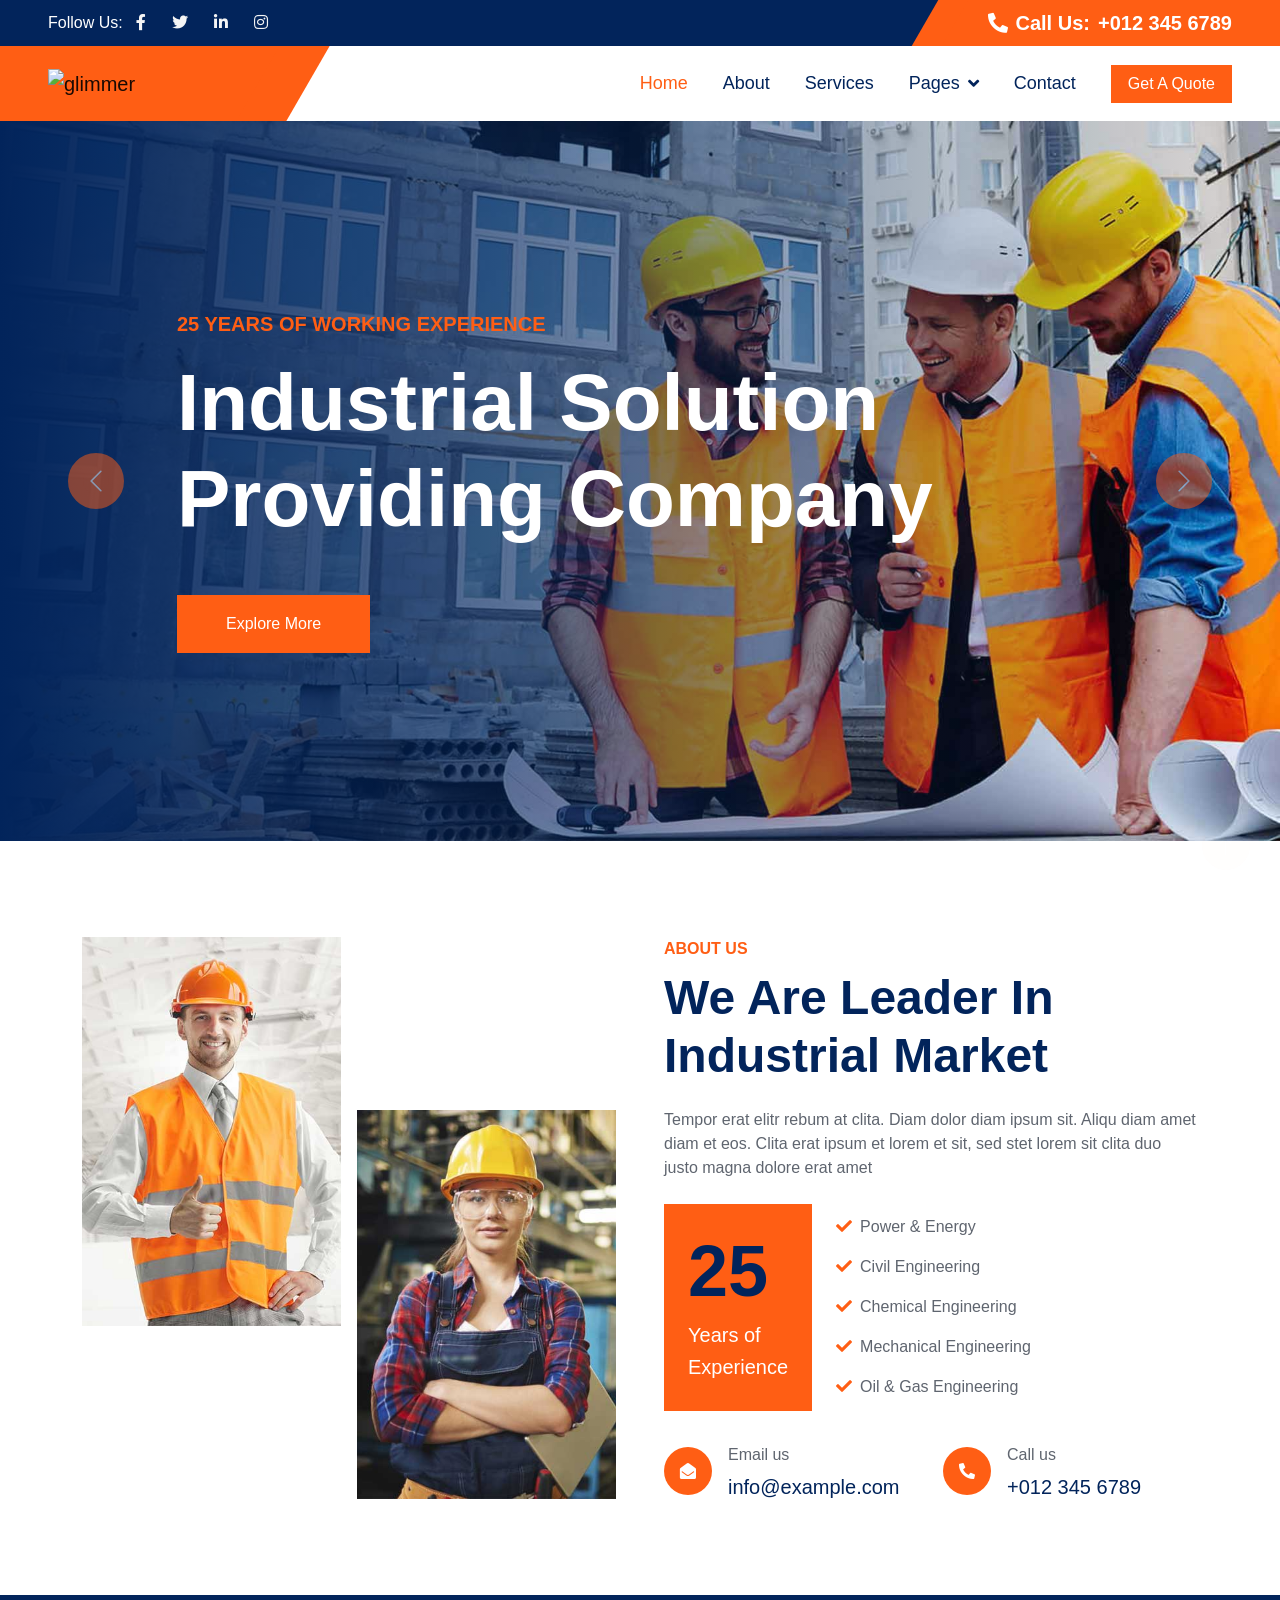
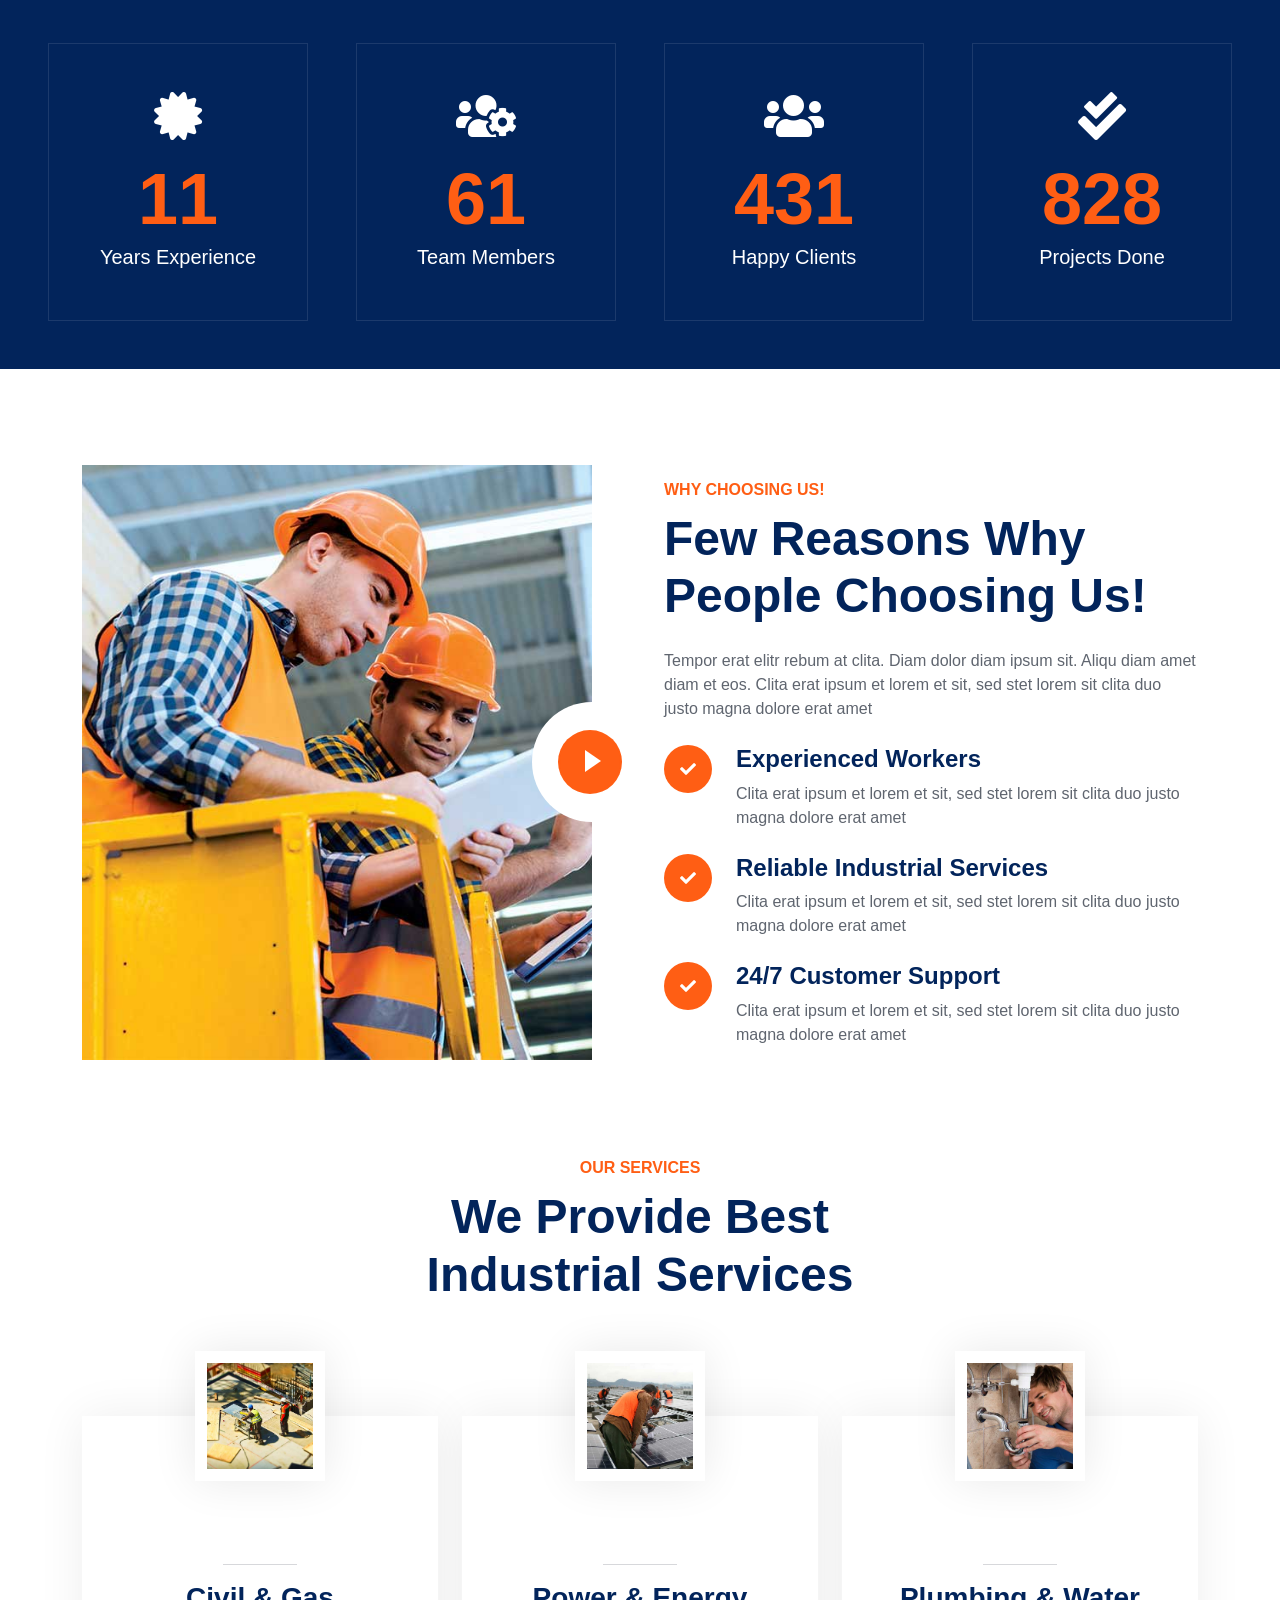
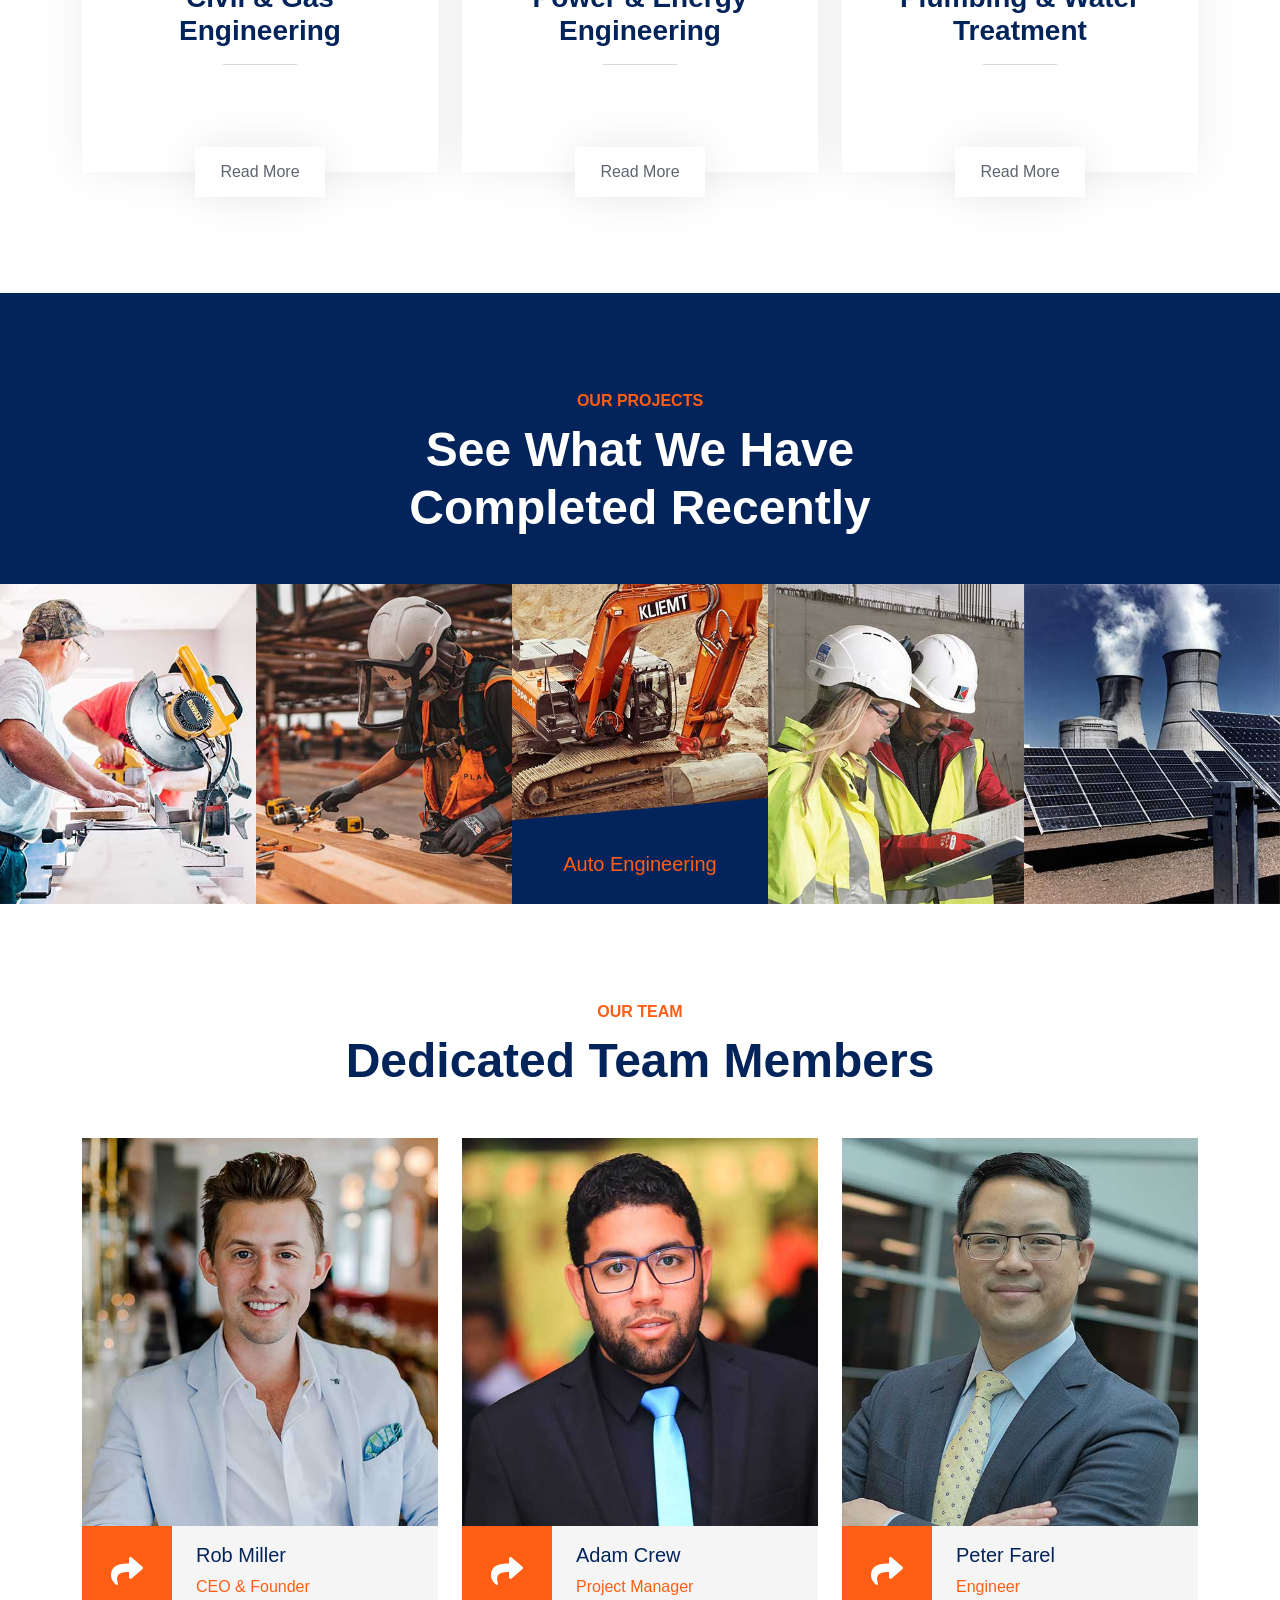
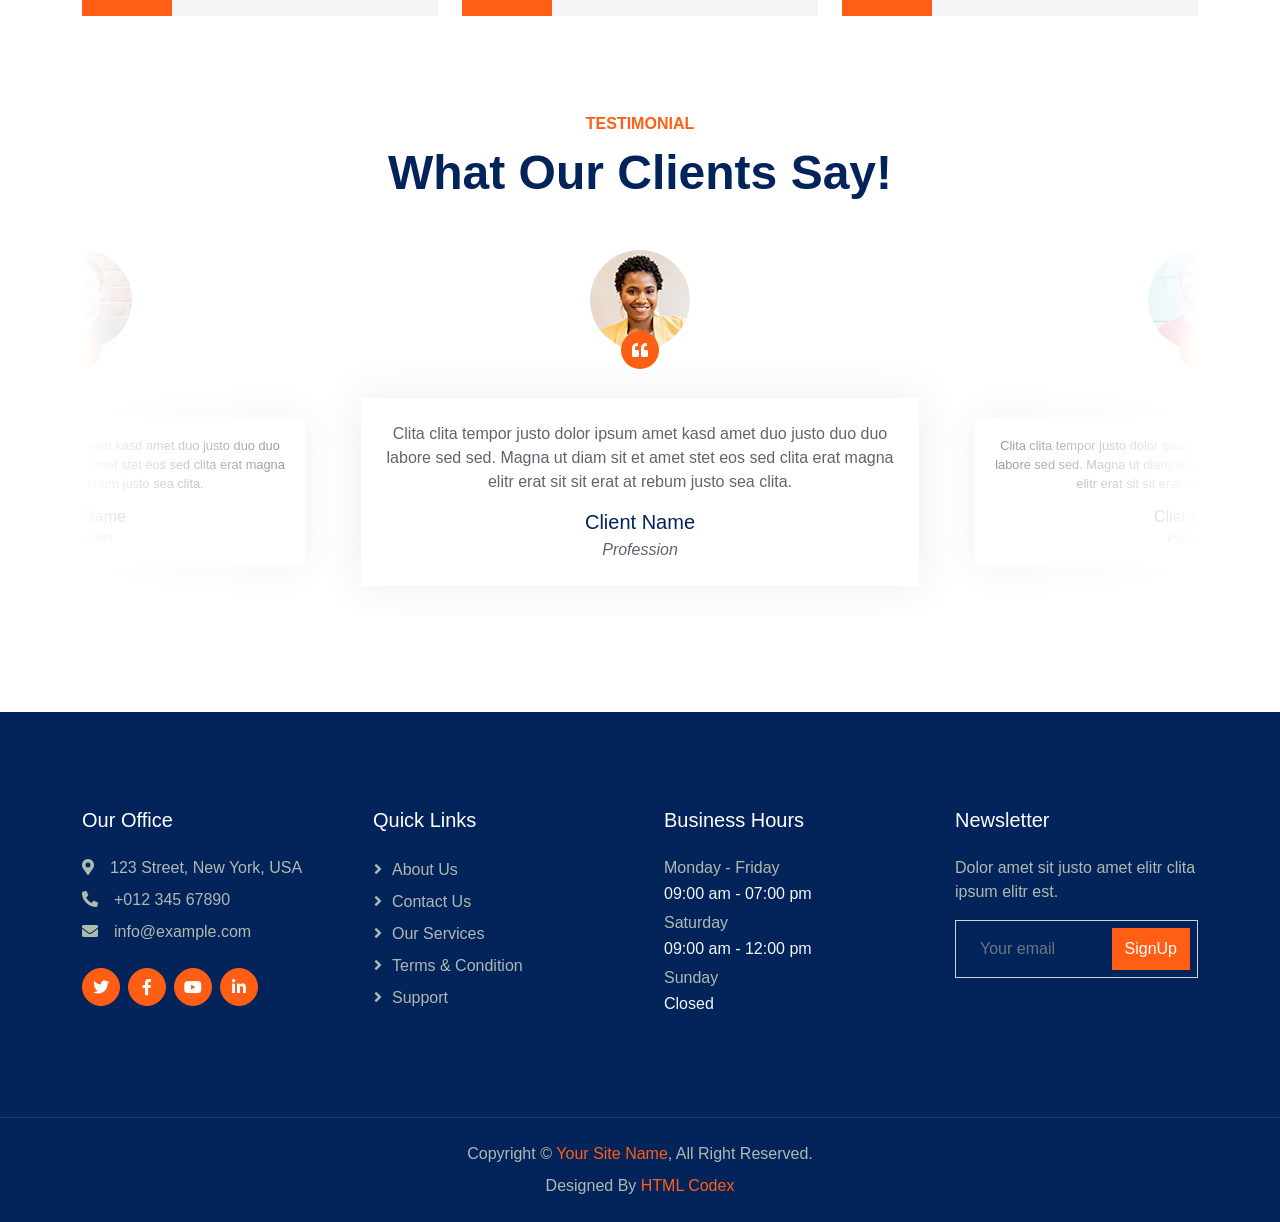
==== commit c5bcbfe1: "Update index.html" ====
--- a/index.html
+++ b/index.html
@@ -65,7 +65,7 @@
     <!-- Navbar Start -->
     <nav class="navbar navbar-expand-lg bg-white navbar-light sticky-top py-0 pe-5">
         <a href="index.html" class="navbar-brand ps-5 me-0">
-            <img alt="glimmer stone logo" src="https://static.wixstatic.com/media/61d762_1b00d920d1ee4994a8e33dbfbbd925d3~mv2.png/v1/fill/w_366,h_366,al_c,q_85,usm_0.66_1.00_0.01,enc_avif,quality_auto/ANPO4653_PNG.png">
+            <img width="50%" height="auto" alt="glimmer stone logo" src="https://static.wixstatic.com/media/61d762_1b00d920d1ee4994a8e33dbfbbd925d3~mv2.png/v1/fill/w_366,h_366,al_c,q_85,usm_0.66_1.00_0.01,enc_avif,quality_auto/ANPO4653_PNG.png">
         </a>
         <button type="button" class="navbar-toggler me-0" data-bs-toggle="collapse" data-bs-target="#navbarCollapse">
             <span class="navbar-toggler-icon"></span>
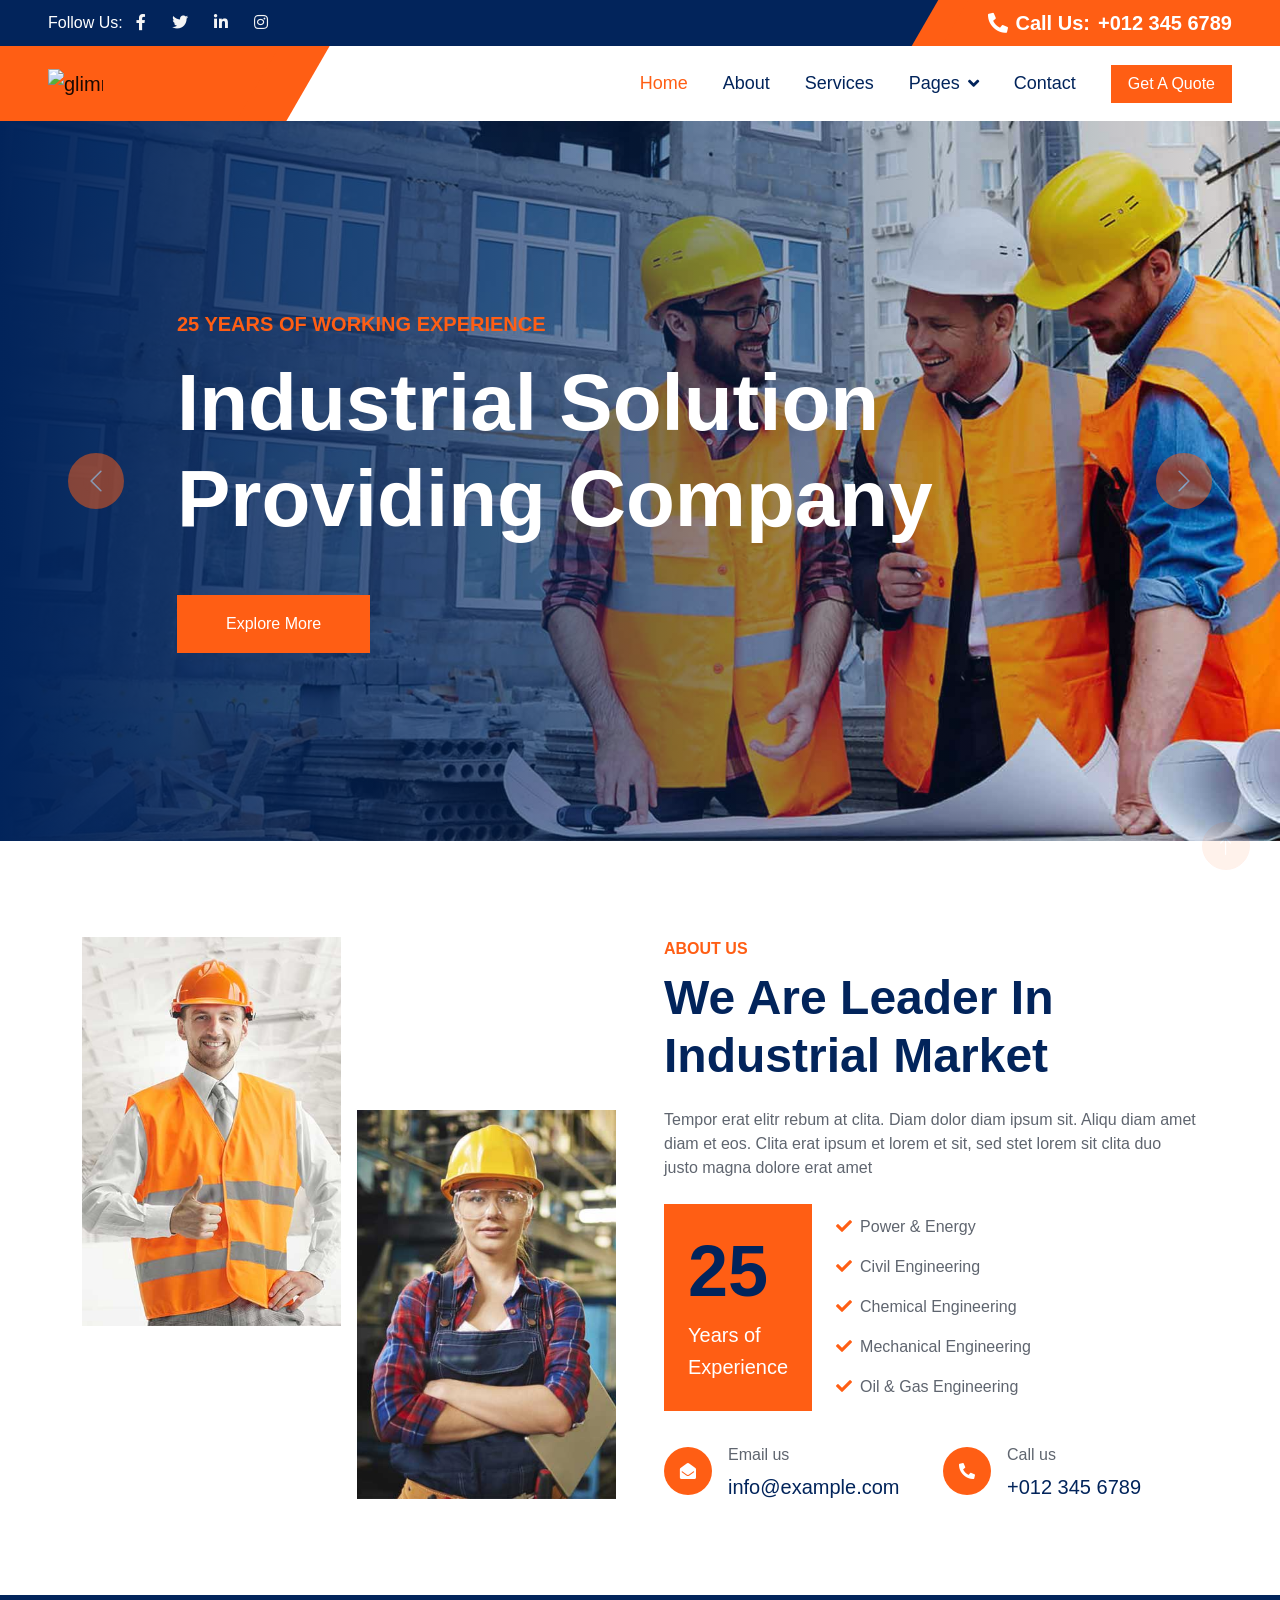
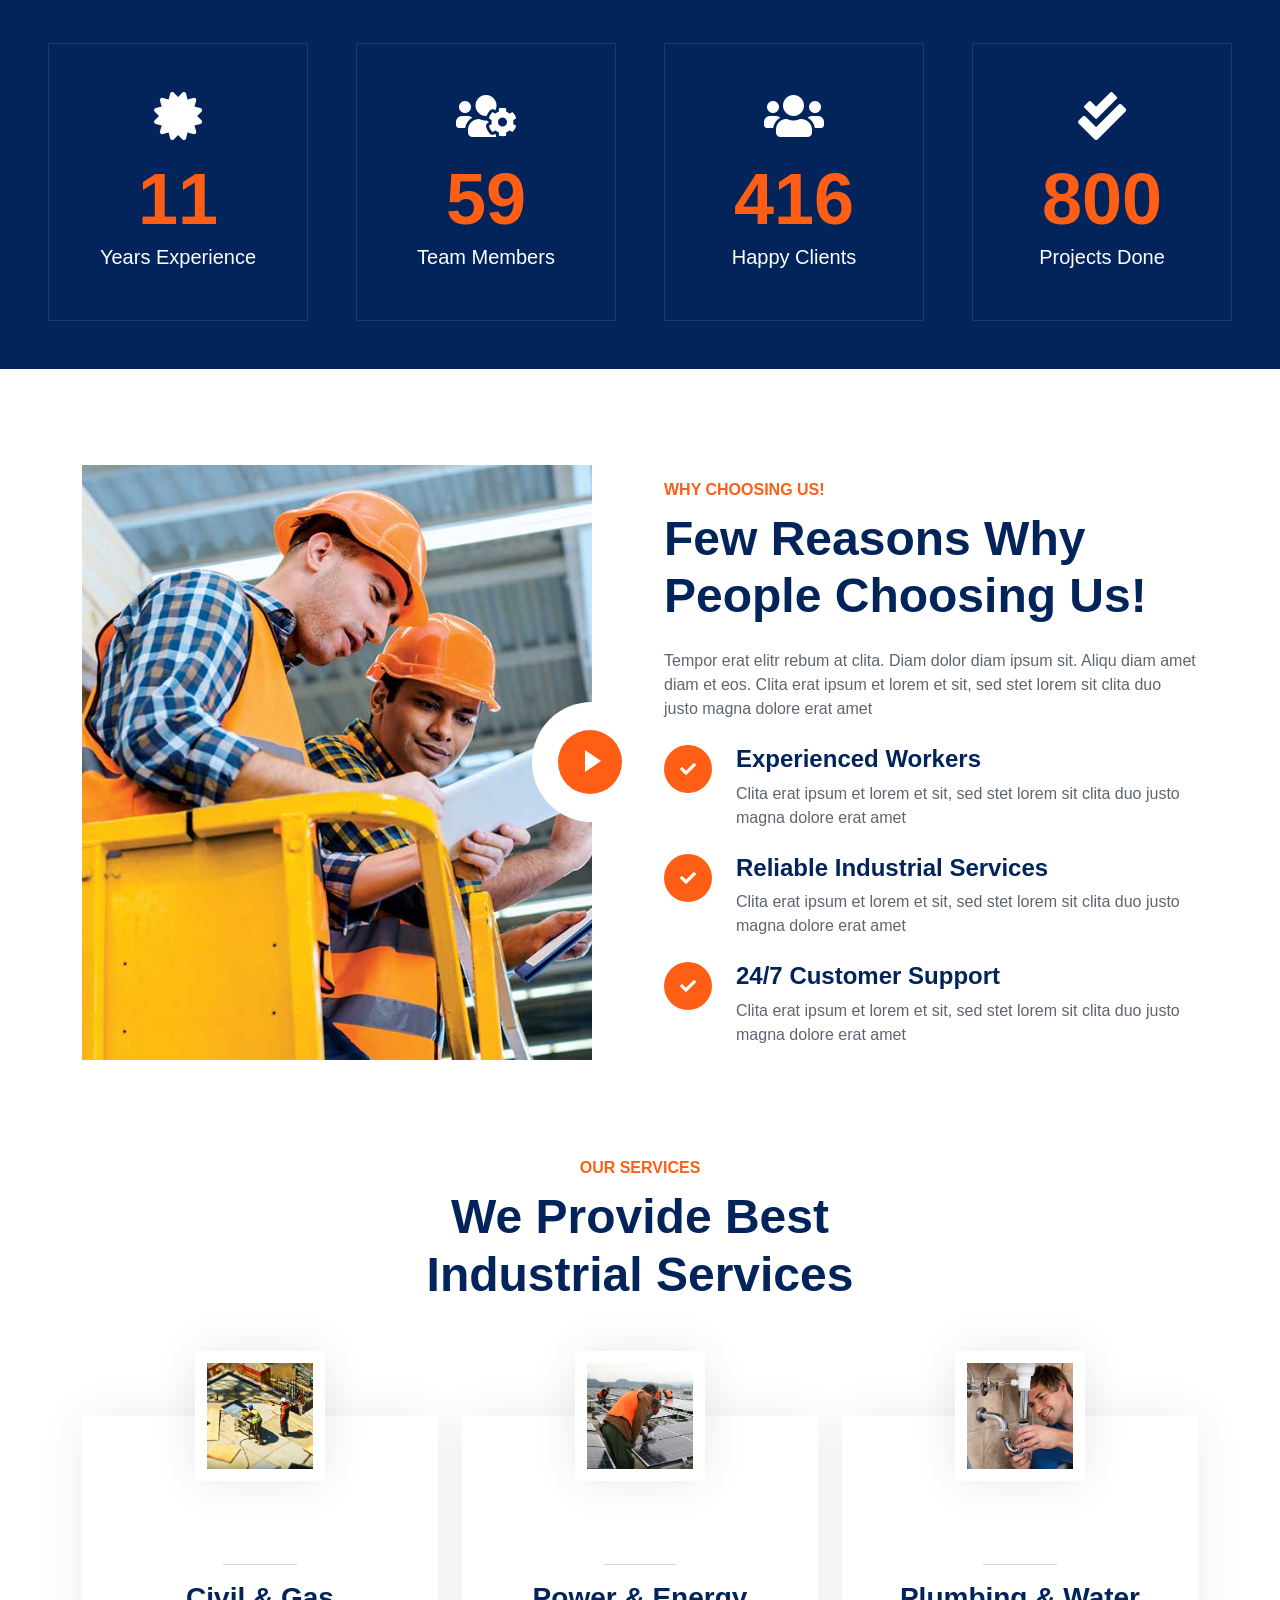
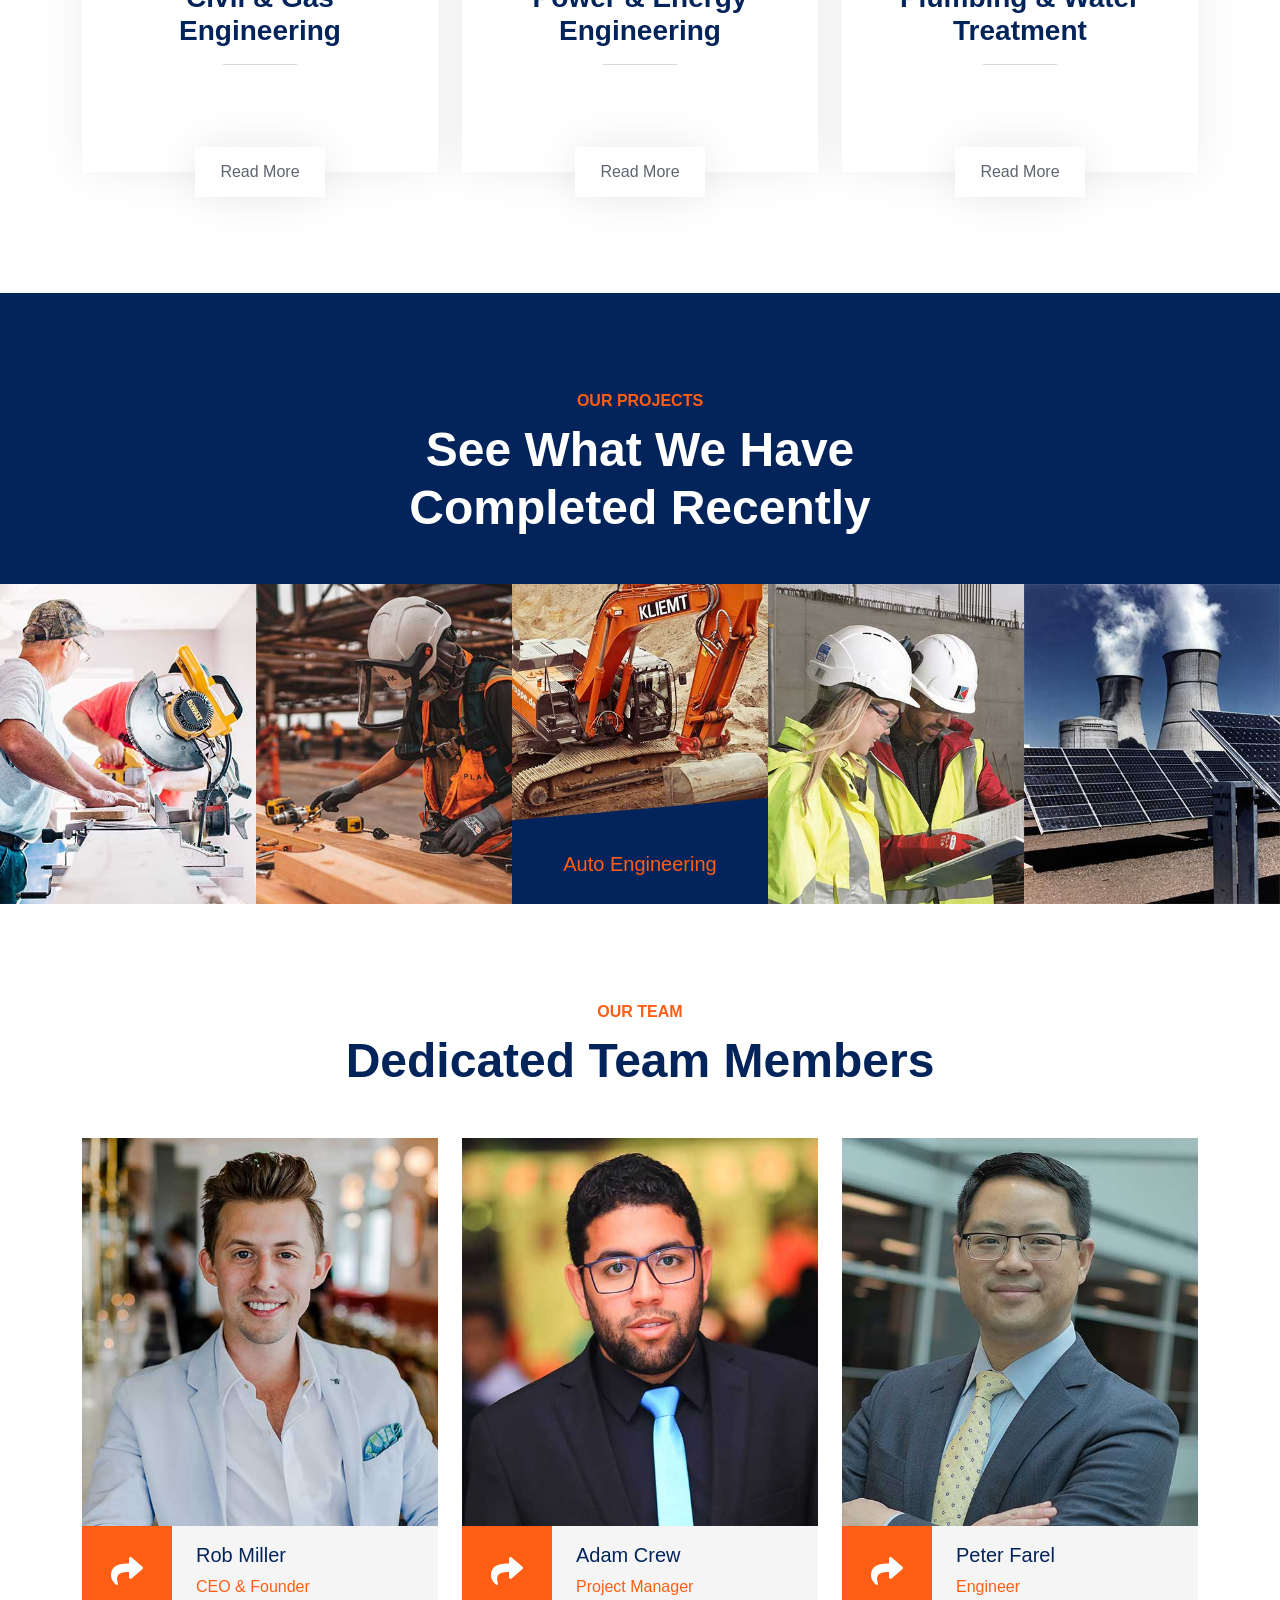
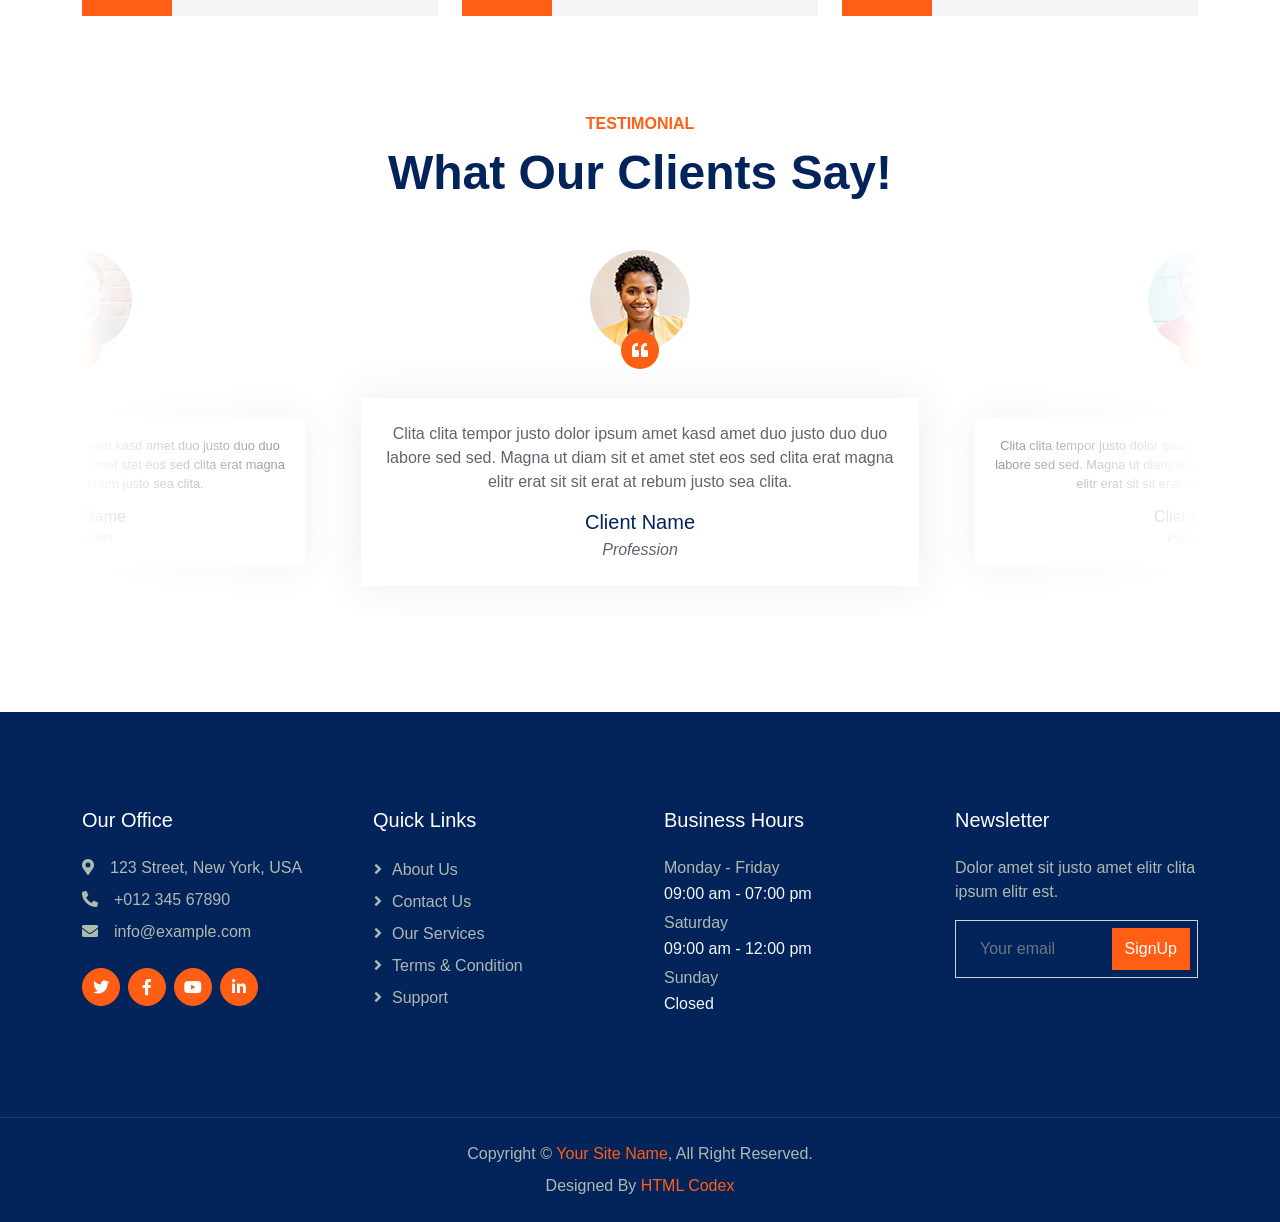
==== commit d8c90467: "Update index.html" ====
--- a/index.html
+++ b/index.html
@@ -65,7 +65,7 @@
     <!-- Navbar Start -->
     <nav class="navbar navbar-expand-lg bg-white navbar-light sticky-top py-0 pe-5">
         <a href="index.html" class="navbar-brand ps-5 me-0">
-            <img width="50%" height="auto" alt="glimmer stone logo" src="https://static.wixstatic.com/media/61d762_1b00d920d1ee4994a8e33dbfbbd925d3~mv2.png/v1/fill/w_366,h_366,al_c,q_85,usm_0.66_1.00_0.01,enc_avif,quality_auto/ANPO4653_PNG.png">
+            <img width="30%" height="auto" alt="glimmer stone logo" src="https://static.wixstatic.com/media/61d762_1b00d920d1ee4994a8e33dbfbbd925d3~mv2.png/v1/fill/w_366,h_366,al_c,q_85,usm_0.66_1.00_0.01,enc_avif,quality_auto/ANPO4653_PNG.png">
         </a>
         <button type="button" class="navbar-toggler me-0" data-bs-toggle="collapse" data-bs-target="#navbarCollapse">
             <span class="navbar-toggler-icon"></span>
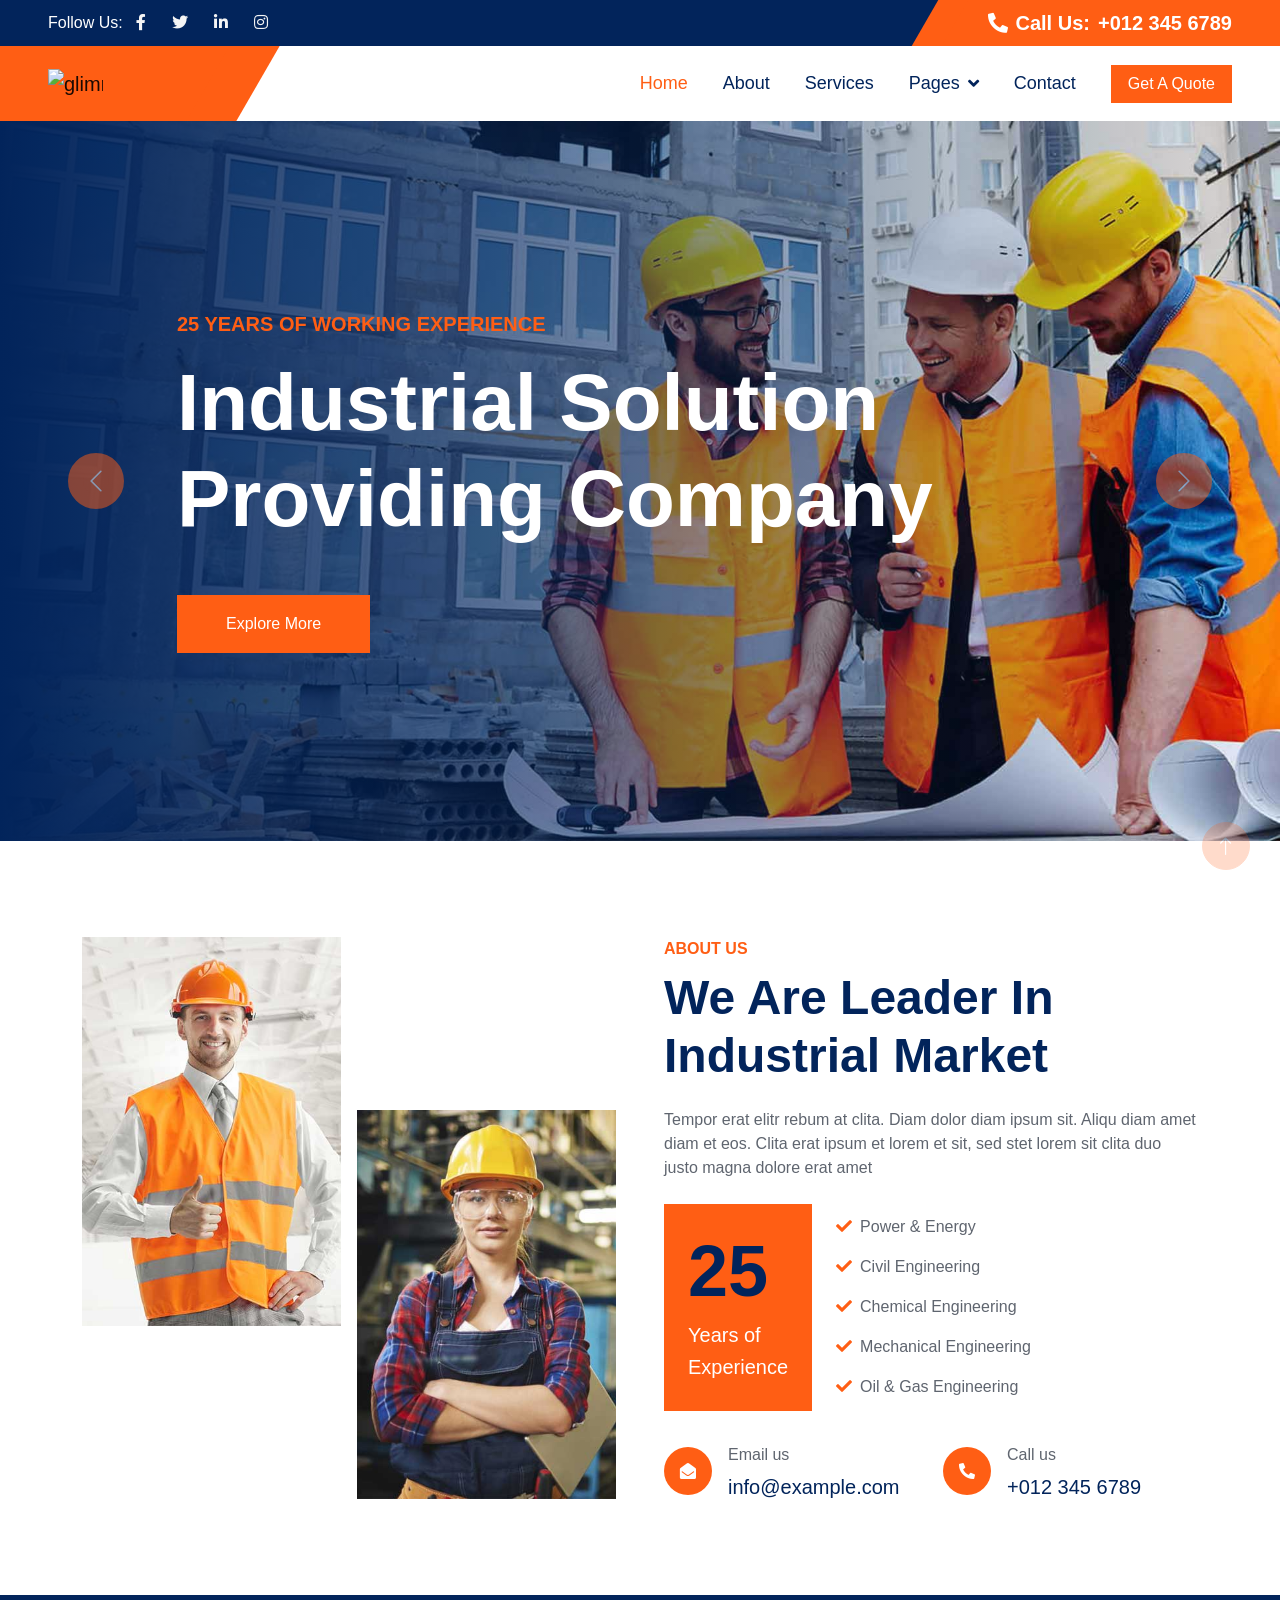
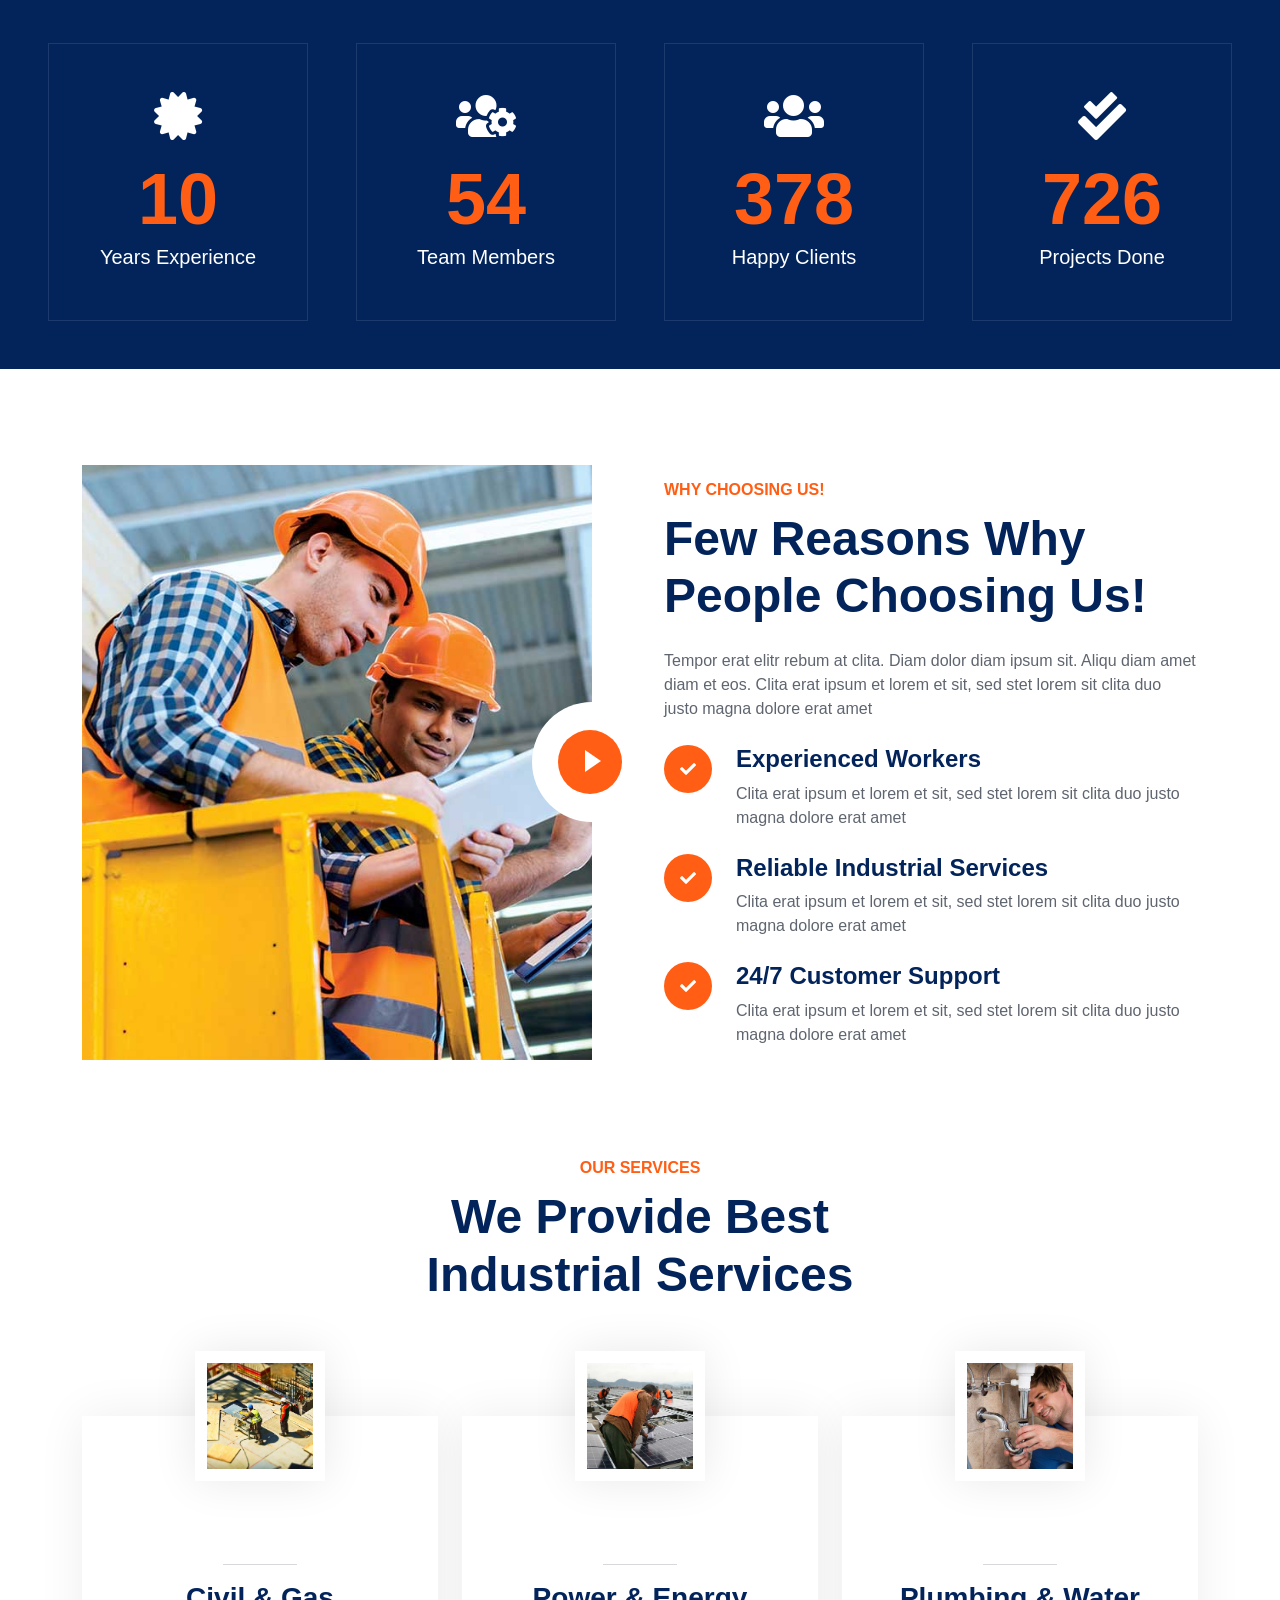
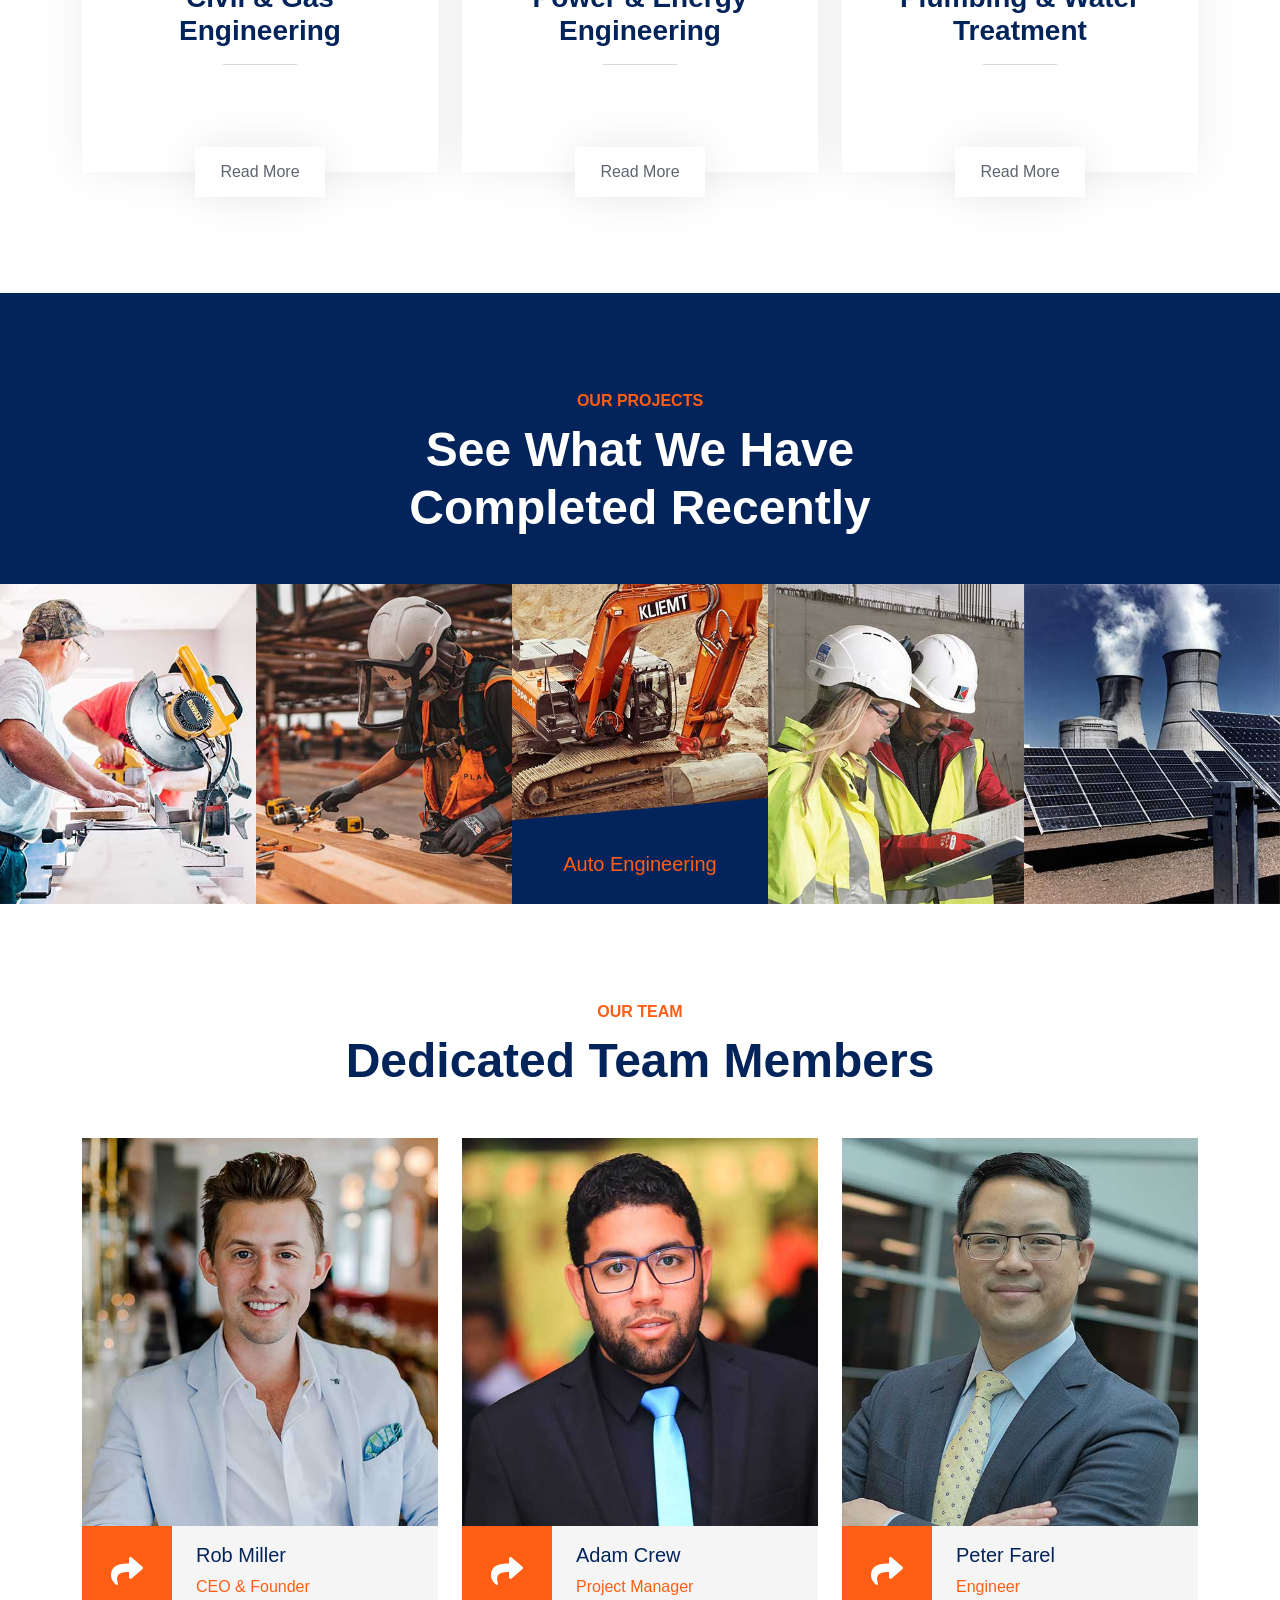
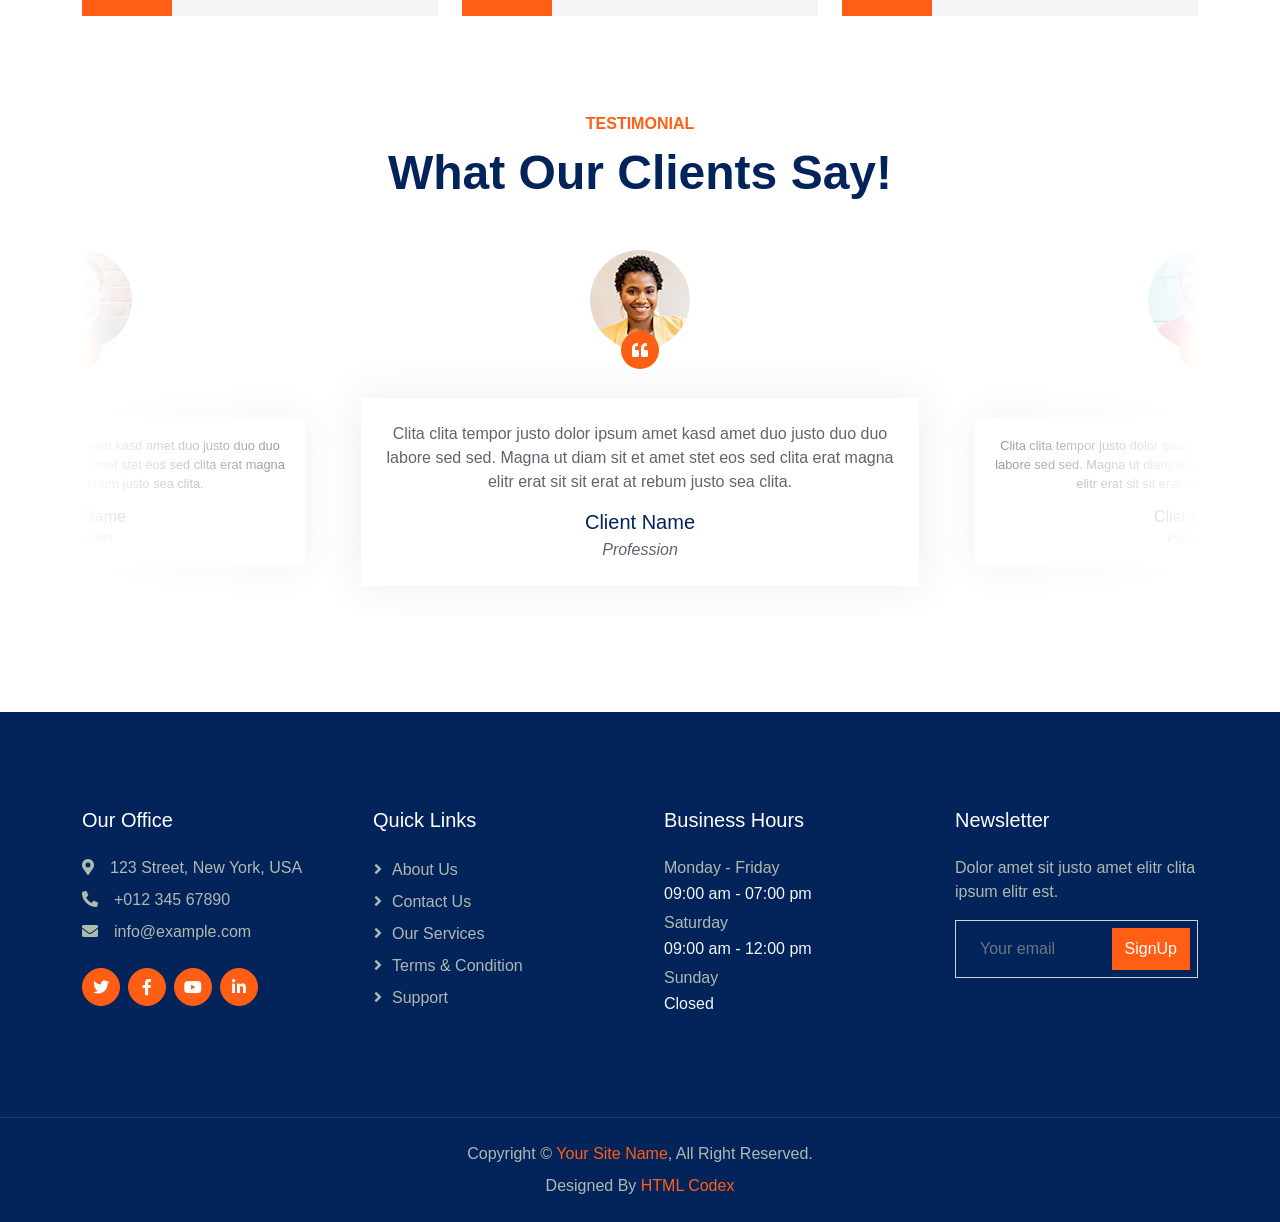
==== commit 68e8c9cd: "Update index.html" ====
--- a/index.html
+++ b/index.html
@@ -65,7 +65,7 @@
     <!-- Navbar Start -->
     <nav class="navbar navbar-expand-lg bg-white navbar-light sticky-top py-0 pe-5">
         <a href="index.html" class="navbar-brand ps-5 me-0">
-            <img width="30%" height="auto" alt="glimmer stone logo" src="https://static.wixstatic.com/media/61d762_1b00d920d1ee4994a8e33dbfbbd925d3~mv2.png/v1/fill/w_366,h_366,al_c,q_85,usm_0.66_1.00_0.01,enc_avif,quality_auto/ANPO4653_PNG.png">
+            <img width="30%" height="auto" alt="glimmer stone logo" src="https://static.wixstatic.com/media/dc551e_0ccb3b476be842c7a6baa826123b84ef~mv2.png">
         </a>
         <button type="button" class="navbar-toggler me-0" data-bs-toggle="collapse" data-bs-target="#navbarCollapse">
             <span class="navbar-toggler-icon"></span>
--- a/css/style.css
+++ b/css/style.css
@@ -116,7 +116,6 @@
 
 .navbar .navbar-brand {
     position: relative;
-    padding-right: 50px;
     height: 75px;
     display: flex;
     align-items: center;
@@ -698,4 +697,4 @@
 .copyright {
     color: #B0B9AE;
     border-top: 1px solid rgba(255, 255, 255, .1);
-}+}
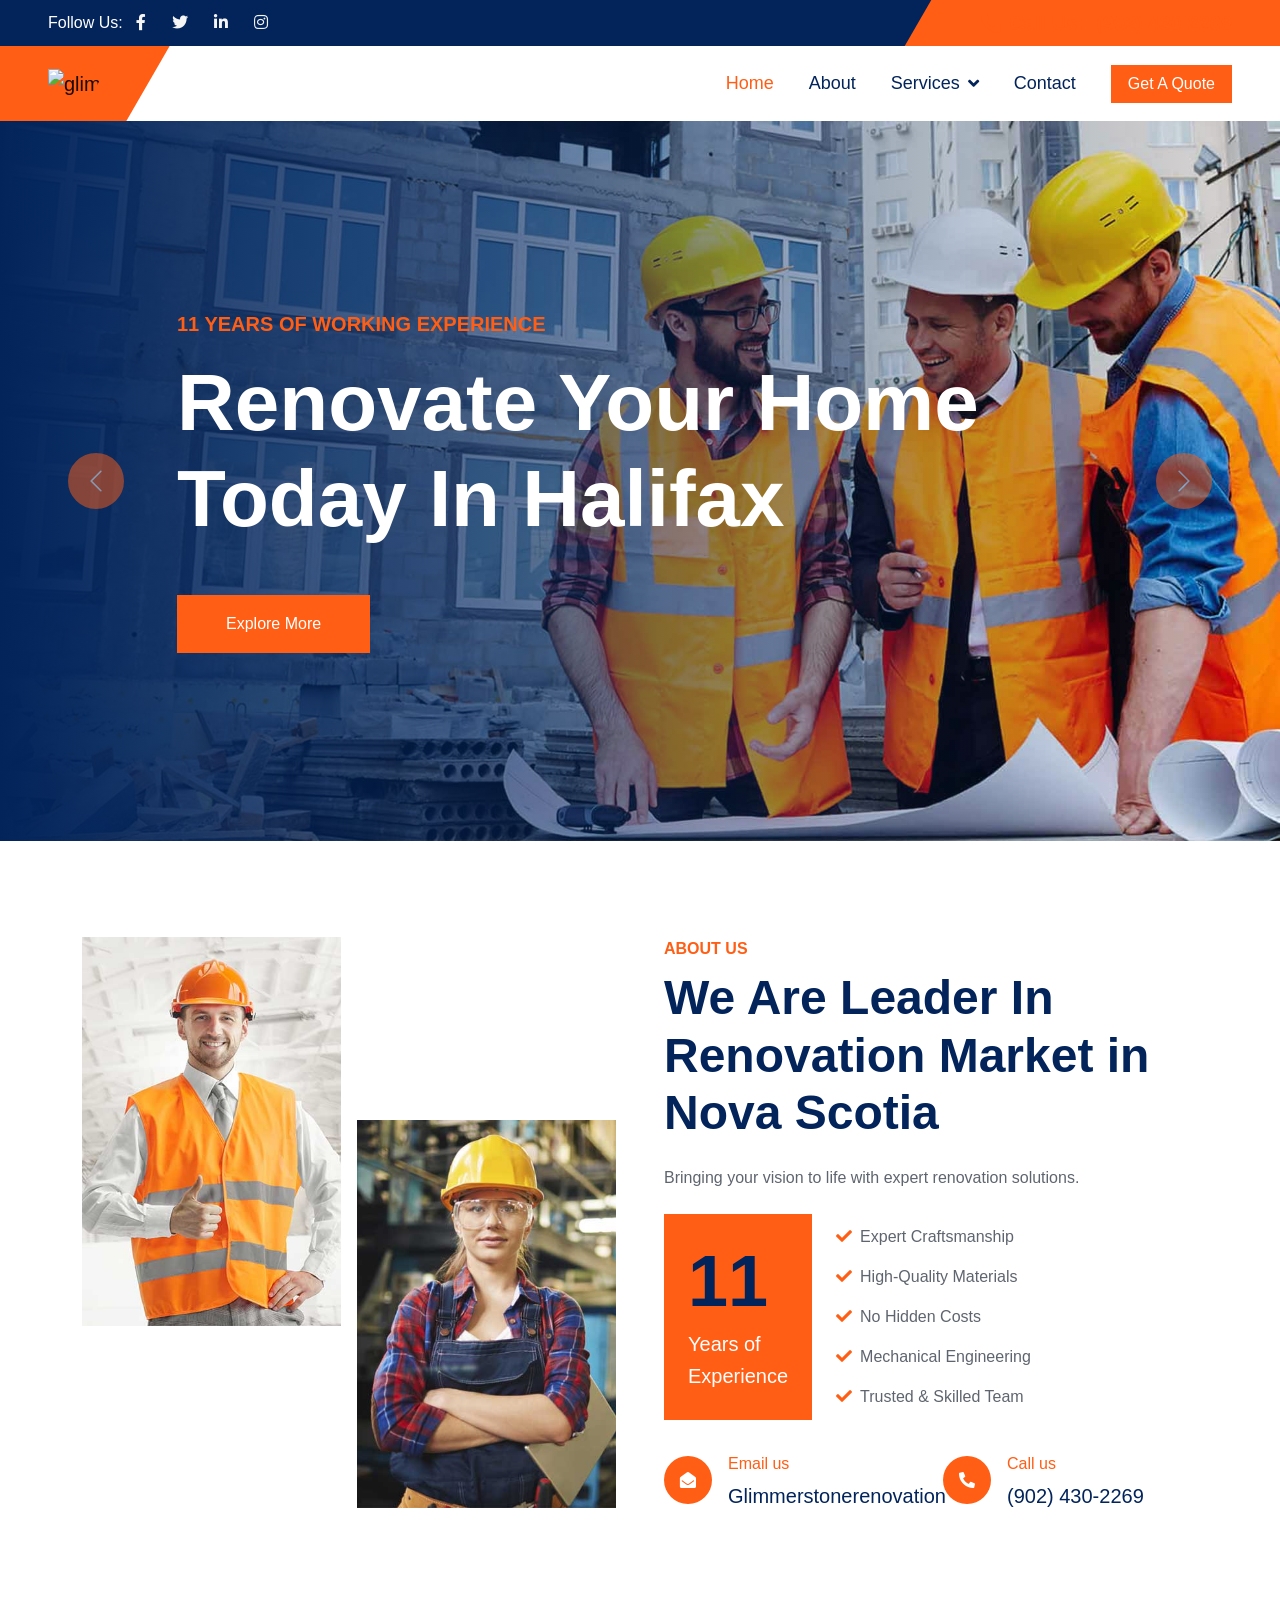
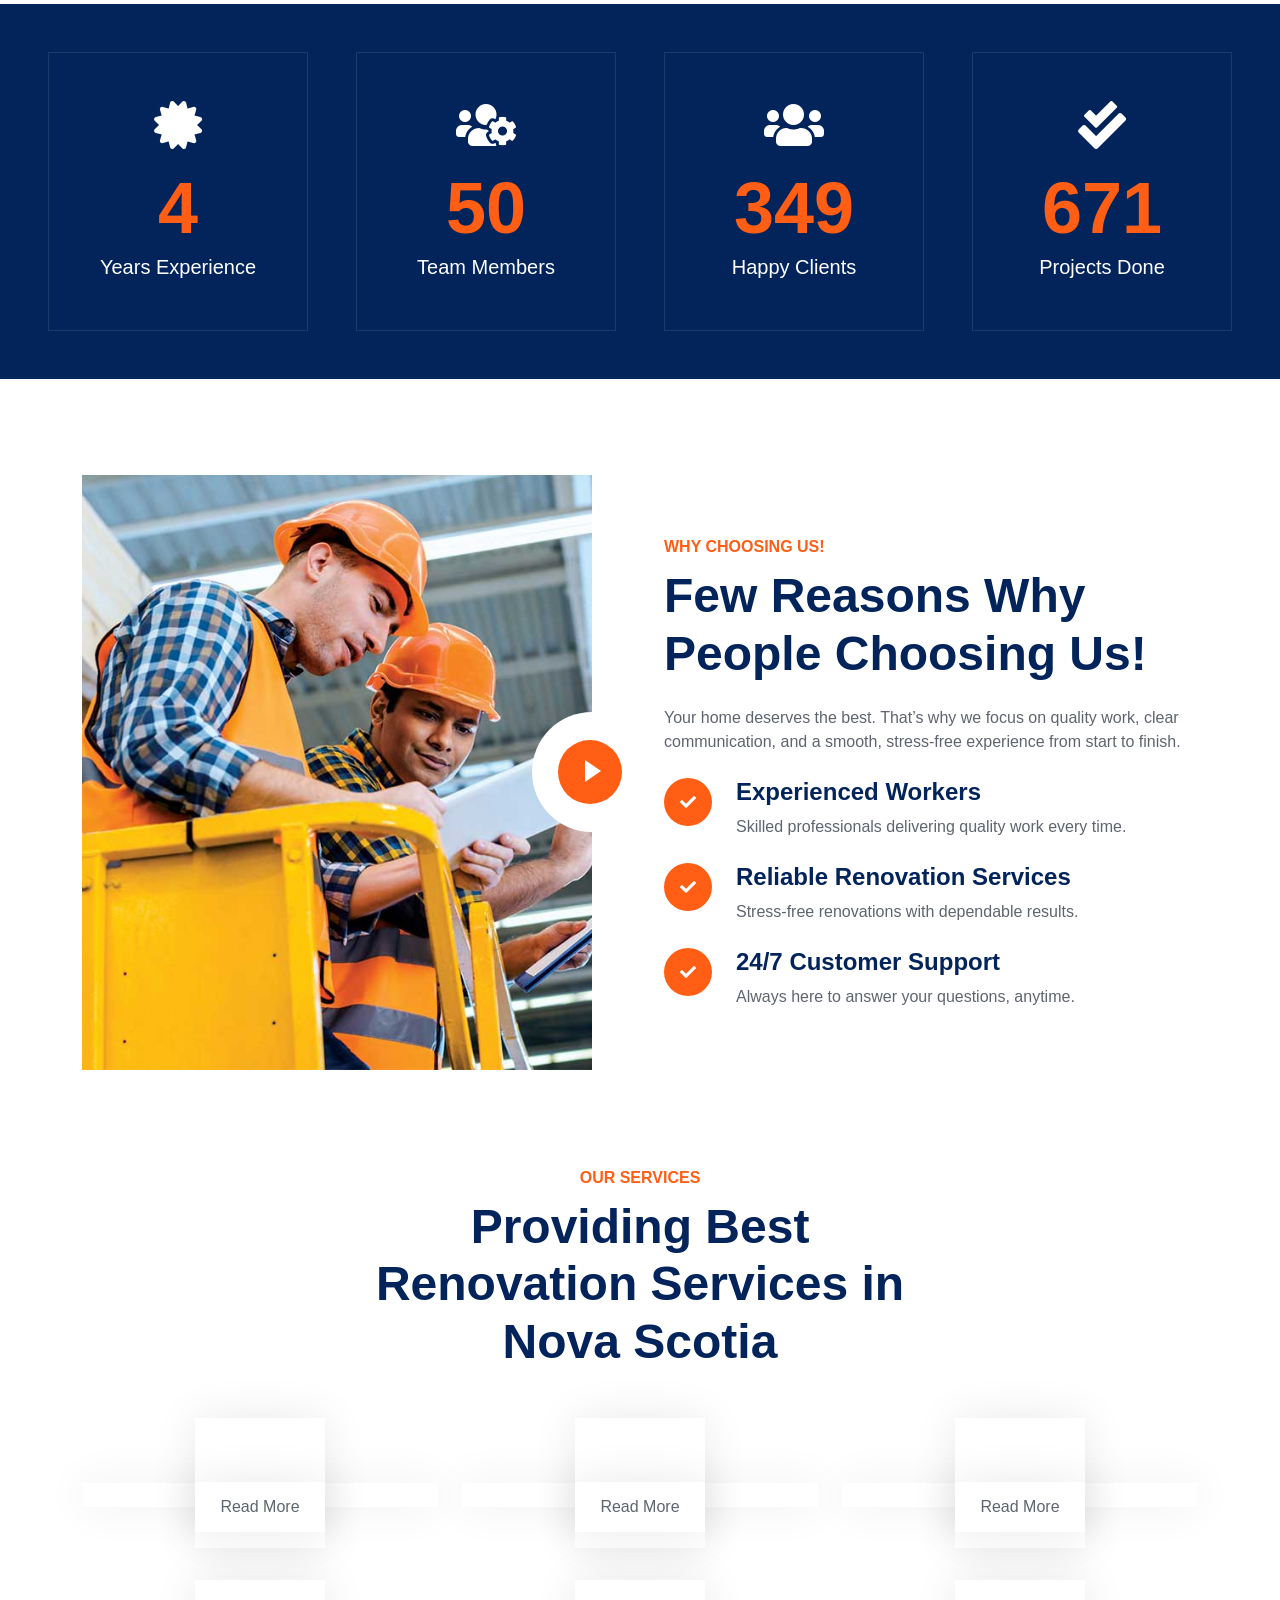
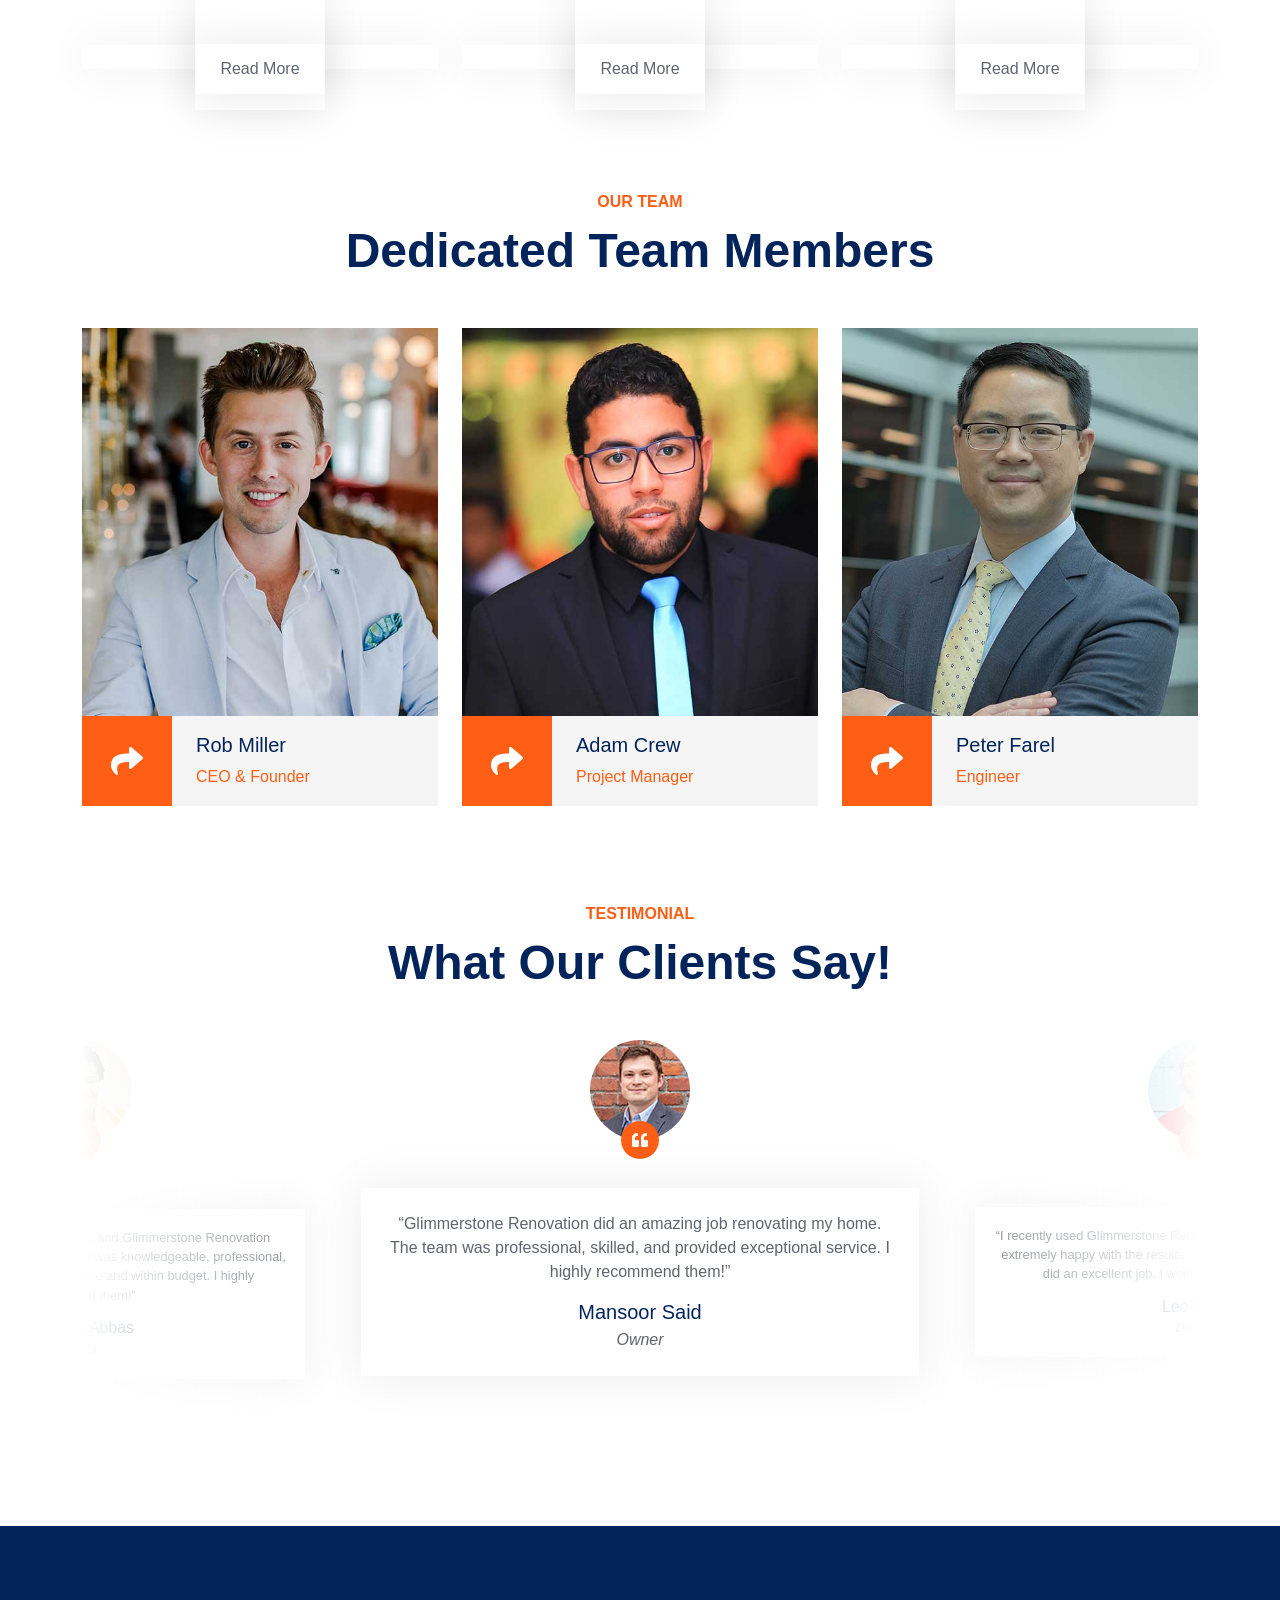
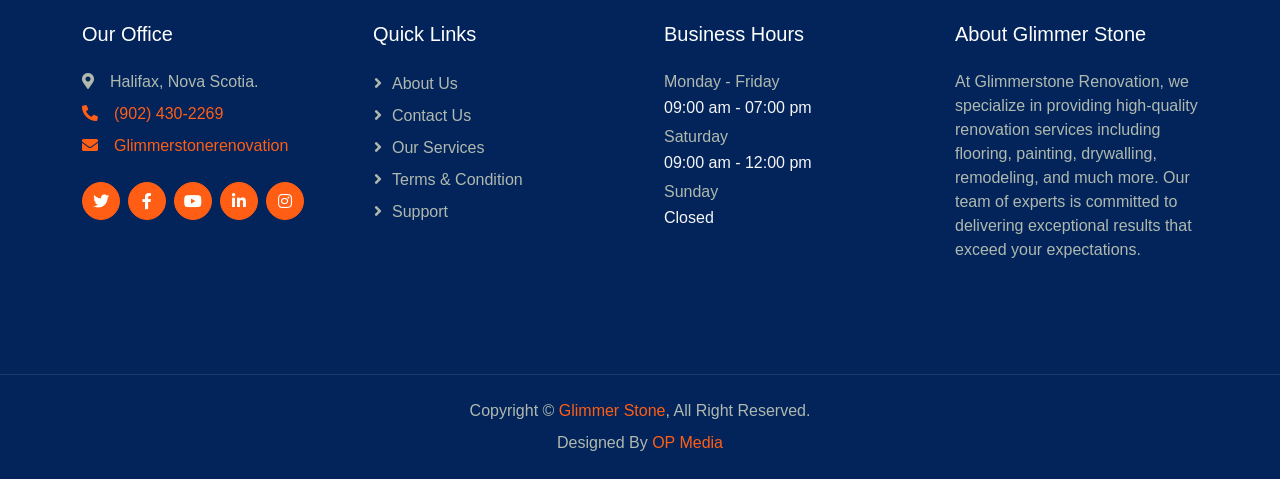
==== commit 3f863c0c: "Update index.html" ====
--- a/index.html
+++ b/index.html
@@ -3,7 +3,7 @@
 
 <head>
     <meta charset="utf-8">
-    <title>Industro - Industrial HTML Template</title>
+    <title>Welcome to Glimmerstone Renovation</title>
     <meta content="width=device-width, initial-scale=1.0" name="viewport">
     <meta content="" name="keywords">
     <meta content="" name="description">
@@ -48,13 +48,13 @@
                     <a class="btn btn-link text-light" href=""><i class="fab fa-facebook-f"></i></a>
                     <a class="btn btn-link text-light" href=""><i class="fab fa-twitter"></i></a>
                     <a class="btn btn-link text-light" href=""><i class="fab fa-linkedin-in"></i></a>
-                    <a class="btn btn-link text-light" href=""><i class="fab fa-instagram"></i></a>
+                    <a class="btn btn-link text-light" href="https://www.instagram.com/glimmerstone_/"><i class="fab fa-instagram"></i></a>
                 </div>
             </div>
             <div class="col-lg-6 text-end">
                 <div class="h-100 topbar-right d-inline-flex align-items-center text-white py-2 px-5">
-                    <span class="fs-5 fw-bold me-2"><i class="fa fa-phone-alt me-2"></i>Call Us:</span>
-                    <span class="fs-5 fw-bold">+012 345 6789</span>
+                    <a href="tel:+19024302269"><span class="fs-5 fw-bold me-2"><i class="fa fa-phone-alt me-2"></i>Call Us:</span>
+                    <span class="fs-5 fw-bold">(902) 430 2269</span></a>
                 </div>
             </div>
         </div>
@@ -65,7 +65,7 @@
     <!-- Navbar Start -->
     <nav class="navbar navbar-expand-lg bg-white navbar-light sticky-top py-0 pe-5">
         <a href="index.html" class="navbar-brand ps-5 me-0">
-            <img width="30%" height="auto" alt="glimmer stone logo" src="https://static.wixstatic.com/media/dc551e_0ccb3b476be842c7a6baa826123b84ef~mv2.png">
+            <img width="75px" height="auto" alt="glimmer stone logo" src="https://static.wixstatic.com/media/dc551e_0ccb3b476be842c7a6baa826123b84ef~mv2.png">
         </a>
         <button type="button" class="navbar-toggler me-0" data-bs-toggle="collapse" data-bs-target="#navbarCollapse">
             <span class="navbar-toggler-icon"></span>
@@ -74,15 +74,12 @@
             <div class="navbar-nav ms-auto p-4 p-lg-0">
                 <a href="index.html" class="nav-item nav-link active">Home</a>
                 <a href="about.html" class="nav-item nav-link">About</a>
-                <a href="service.html" class="nav-item nav-link">Services</a>
                 <div class="nav-item dropdown">
-                    <a href="#" class="nav-link dropdown-toggle" data-bs-toggle="dropdown">Pages</a>
+                    <a href="service.html" class="nav-link dropdown-toggle" data-bs-toggle="dropdown">Services</a>
                     <div class="dropdown-menu bg-light m-0">
                         <a href="project.html" class="dropdown-item">Projects</a>
-                        <a href="feature.html" class="dropdown-item">Features</a>
                         <a href="team.html" class="dropdown-item">Our Team</a>
                         <a href="testimonial.html" class="dropdown-item">Testimonial</a>
-                        <a href="404.html" class="dropdown-item">404 Page</a>
                     </div>
                 </div>
                 <a href="contact.html" class="nav-item nav-link">Contact</a>
@@ -103,9 +100,9 @@
                         <div class="container">
                             <div class="row justify-content-center">
                                 <div class="col-lg-10 text-start">
-                                    <p class="fs-5 fw-medium text-primary text-uppercase animated slideInRight">25 Years of Working Experience</p>
-                                    <h1 class="display-1 text-white mb-5 animated slideInRight">Industrial Solution Providing Company</h1>
-                                    <a href="" class="btn btn-primary py-3 px-5 animated slideInRight">Explore More</a>
+                                    <p class="fs-5 fw-medium text-primary text-uppercase animated slideInRight">11 Years of Working Experience</p>
+                                    <h1 class="display-1 text-white mb-5 animated slideInRight">Renovate Your Home Today In Halifax</h1>
+                                    <a href="service.html" class="btn btn-primary py-3 px-5 animated slideInRight">Explore More</a>
                                 </div>
                             </div>
                         </div>
@@ -117,9 +114,9 @@
                         <div class="container">
                             <div class="row justify-content-center">
                                 <div class="col-lg-10 text-start">
-                                    <p class="fs-5 fw-medium text-primary text-uppercase animated slideInRight">25 Years of Working Experience</p>
-                                    <h1 class="display-1 text-white mb-5 animated slideInRight">The Best Reliable Industry Solution</h1>
-                                    <a href="" class="btn btn-primary py-3 px-5 animated slideInRight">Explore More</a>
+                                    <p class="fs-5 fw-medium text-primary text-uppercase animated slideInRight">11 Years of Working Experience</p>
+                                    <h1 class="display-1 text-white mb-5 animated slideInRight">Transform your home into the space of your dreams</h1>
+                                    <a href="service.html" class="btn btn-primary py-3 px-5 animated slideInRight">Explore More</a>
                                 </div>
                             </div>
                         </div>
@@ -157,20 +154,20 @@
                 </div>
                 <div class="col-lg-6 wow fadeIn" data-wow-delay="0.5s">
                     <p class="fw-medium text-uppercase text-primary mb-2">About Us</p>
-                    <h1 class="display-5 mb-4">We Are Leader In Industrial Market</h1>
-                    <p class="mb-4">Tempor erat elitr rebum at clita. Diam dolor diam ipsum sit. Aliqu diam amet diam et eos. Clita erat ipsum et lorem et sit, sed stet lorem sit clita duo justo magna dolore erat amet</p>
+                    <h1 class="display-5 mb-4">We Are Leader In Renovation Market in Nova Scotia</h1>
+                    <p class="mb-4">Bringing your vision to life with expert renovation solutions.</p>
                     <div class="d-flex align-items-center mb-4">
                         <div class="flex-shrink-0 bg-primary p-4">
-                            <h1 class="display-2">25</h1>
+                            <h1 class="display-2">11</h1>
                             <h5 class="text-white">Years of</h5>
                             <h5 class="text-white">Experience</h5>
                         </div>
                         <div class="ms-4">
-                            <p><i class="fa fa-check text-primary me-2"></i>Power & Energy</p>
-                            <p><i class="fa fa-check text-primary me-2"></i>Civil Engineering</p>
-                            <p><i class="fa fa-check text-primary me-2"></i>Chemical Engineering</p>
+                            <p><i class="fa fa-check text-primary me-2"></i>Expert Craftsmanship</p>
+                            <p><i class="fa fa-check text-primary me-2"></i>High-Quality Materials</p>
+                            <p><i class="fa fa-check text-primary me-2"></i>No Hidden Costs</p>
                             <p><i class="fa fa-check text-primary me-2"></i>Mechanical Engineering</p>
-                            <p class="mb-0"><i class="fa fa-check text-primary me-2"></i>Oil & Gas Engineering</p>
+                            <p class="mb-0"><i class="fa fa-check text-primary me-2"></i>Trusted & Skilled Team</p>
                         </div>
                     </div>
                     <div class="row pt-2">
@@ -180,8 +177,8 @@
                                     <i class="fa fa-envelope-open text-white"></i>
                                 </div>
                                 <div class="ms-3">
-                                    <p class="mb-2">Email us</p>
-                                    <h5 class="mb-0">info@example.com</h5>
+                                 <a href="mailto:Glimmerstonerenovation@gmail.com">   <p class="mb-2">Email us</p>
+                                    <h5 class="mb-0">Glimmerstonerenovation</h5></a>
                                 </div>
                             </div>
                         </div>
@@ -191,8 +188,8 @@
                                     <i class="fa fa-phone-alt text-white"></i>
                                 </div>
                                 <div class="ms-3">
-                                    <p class="mb-2">Call us</p>
-                                    <h5 class="mb-0">+012 345 6789</h5>
+                                  <a href="tel:+19024302269">  <p class="mb-2">Call us</p>
+                                    <h5 class="mb-0">(902) 430-2269</h5></a>
                                 </div>
                             </div>
                         </div>
@@ -210,7 +207,7 @@
             <div class="col-md-6 col-xl-3 wow fadeIn" data-wow-delay="0.1s">
                 <div class="text-center border p-5">
                     <i class="fa fa-certificate fa-3x text-white mb-3"></i>
-                    <h1 class="display-2 text-primary mb-0" data-toggle="counter-up">25</h1>
+                    <h1 class="display-2 text-primary mb-0" data-toggle="counter-up">11</h1>
                     <span class="fs-5 fw-semi-bold text-white">Years Experience</span>
                 </div>
             </div>
@@ -257,7 +254,7 @@
                 <div class="col-lg-6 wow fadeInUp" data-wow-delay="0.5s">
                     <p class="fw-medium text-uppercase text-primary mb-2">Why Choosing Us!</p>
                     <h1 class="display-5 mb-4">Few Reasons Why People Choosing Us!</h1>
-                    <p class="mb-4">Tempor erat elitr rebum at clita. Diam dolor diam ipsum sit. Aliqu diam amet diam et eos. Clita erat ipsum et lorem et sit, sed stet lorem sit clita duo justo magna dolore erat amet</p>
+                    <p class="mb-4">Your home deserves the best. That’s why we focus on quality work, clear communication, and a smooth, stress-free experience from start to finish.</p>
                     <div class="row gy-4">
                         <div class="col-12">
                             <div class="d-flex">
@@ -266,7 +263,7 @@
                                 </div>
                                 <div class="ms-4">
                                     <h4>Experienced Workers</h4>
-                                    <span>Clita erat ipsum et lorem et sit, sed stet lorem sit clita duo justo magna dolore erat amet</span>
+                                    <span>Skilled professionals delivering quality work every time.</span>
                                 </div>
                             </div>
                         </div>
@@ -276,8 +273,8 @@
                                     <i class="fa fa-check text-white"></i>
                                 </div>
                                 <div class="ms-4">
-                                    <h4>Reliable Industrial Services</h4>
-                                    <span>Clita erat ipsum et lorem et sit, sed stet lorem sit clita duo justo magna dolore erat amet</span>
+                                    <h4>Reliable Renovation Services</h4>
+                                    <span>Stress-free renovations with dependable results.</span>
                                 </div>
                             </div>
                         </div>
@@ -288,7 +285,7 @@
                                 </div>
                                 <div class="ms-4">
                                     <h4>24/7 Customer Support</h4>
-                                    <span>Clita erat ipsum et lorem et sit, sed stet lorem sit clita duo justo magna dolore erat amet</span>
+                                    <span>Always here to answer your questions, anytime.</span>
                                 </div>
                             </div>
                         </div>
@@ -326,73 +323,138 @@
         <div class="container">
             <div class="text-center mx-auto pb-4 wow fadeInUp" data-wow-delay="0.1s" style="max-width: 600px;">
                 <p class="fw-medium text-uppercase text-primary mb-2">Our Services</p>
-                <h1 class="display-5 mb-4">We Provide Best Industrial Services</h1>
+                <h1 class="display-5 mb-4">Providing Best Renovation Services in Nova Scotia</h1>
             </div>
             <div class="row gy-5 gx-4">
                 <div class="col-md-6 col-lg-4 wow fadeInUp" data-wow-delay="0.1s">
                     <div class="service-item">
-                        <img class="img-fluid" src="img/service-1.jpg" alt="">
+                        <img class="img-fluid" src="img/kitchen.jpg" alt="">
                         <div class="service-img">
-                            <img class="img-fluid" src="img/service-1.jpg" alt="">
+                            <img class="img-fluid" src="img/kitchen.jpg" alt="">
                         </div>
                         <div class="service-detail">
                             <div class="service-title">
                                 <hr class="w-25">
-                                <h3 class="mb-0">Civil & Gas Engineering</h3>
+                                <h3 class="mb-0">Kitchen Remodeling</h3>
                                 <hr class="w-25">
                             </div>
                             <div class="service-text">
-                                <p class="text-white mb-0">Erat ipsum justo amet duo et elitr dolor, est duo duo eos lorem sed diam stet diam sed stet.</p>
-                            </div>
-                        </div>
-                        <a class="btn btn-light" href="">Read More</a>
+                                <p class="text-white mb-0">Transform your kitchen with our comprehensive renovation services, including cabinet upgrades, countertop replacement, and appliance installation.</p>
+                            </div>
+                        </div>
+                        <a class="btn btn-light" href="service.html">Read More</a>
                     </div>
                 </div>
                 <div class="col-md-6 col-lg-4 wow fadeInUp" data-wow-delay="0.3s">
                     <div class="service-item">
-                        <img class="img-fluid" src="img/service-2.jpg" alt="">
+                        <img class="img-fluid" src="img/bathroom.webp" alt="">
                         <div class="service-img">
-                            <img class="img-fluid" src="img/service-2.jpg" alt="">
+                            <img class="img-fluid" src="img/bathroom.webp" alt="">
                         </div>
                         <div class="service-detail">
                             <div class="service-title">
                                 <hr class="w-25">
-                                <h3 class="mb-0">Power & Energy Engineering</h3>
+                                <h3 class="mb-0">Bathroom Remodeling</h3>
                                 <hr class="w-25">
                             </div>
                             <div class="service-text">
-                                <p class="text-white mb-0">Erat ipsum justo amet duo et elitr dolor, est duo duo eos lorem sed diam stet diam sed stet.</p>
-                            </div>
-                        </div>
-                        <a class="btn btn-light" href="">Read More</a>
+                                <p class="text-white mb-0">Revitalize your bathroom with our expert services, offering fixture updates, flooring replacements, and complete overhauls.</p>
+                            </div>
+                        </div>
+                        <a class="btn btn-light" href="service.html">Read More</a>
                     </div>
                 </div>
                 <div class="col-md-6 col-lg-4 wow fadeInUp" data-wow-delay="0.5s">
                     <div class="service-item">
-                        <img class="img-fluid" src="img/service-3.jpg" alt="">
+                        <img class="img-fluid" src="img/interior.webp" alt="">
                         <div class="service-img">
-                            <img class="img-fluid" src="img/service-3.jpg" alt="">
+                            <img class="img-fluid" src="img/interior.webp" alt="">
                         </div>
                         <div class="service-detail">
                             <div class="service-title">
                                 <hr class="w-25">
-                                <h3 class="mb-0">Plumbing & Water Treatment</h3>
+                                <h3 class="mb-0">Interior Renovation</h3>
                                 <hr class="w-25">
                             </div>
                             <div class="service-text">
-                                <p class="text-white mb-0">Erat ipsum justo amet duo et elitr dolor, est duo duo eos lorem sed diam stet diam sed stet.</p>
-                            </div>
-                        </div>
-                        <a class="btn btn-light" href="">Read More</a>
-                    </div>
-                </div>
+                                <p class="text-white mb-0">Elevate your home's interior with our comprehensive renovation services, covering painting, flooring upgrades, fixture replacements, and more, tailored to your design preferences and executed with precision.</p>
+                            </div>
+                        </div>
+                        <a class="btn btn-light" href="service.html">Read More</a>
+                    </div>
+                </div>
+
+
+                <div class="col-md-6 col-lg-4 wow fadeInUp" data-wow-delay="0.5s">
+                    <div class="service-item">
+                        <img class="img-fluid" src="img/basement.jpg" alt="">
+                        <div class="service-img">
+                            <img class="img-fluid" src="img/basement.jpg" alt="">
+                        </div>
+                        <div class="service-detail">
+                            <div class="service-title">
+                                <hr class="w-25">
+                                <h3 class="mb-0">Basement Renovation</h3>
+                                <hr class="w-25">
+                            </div>
+                            <div class="service-text">
+                                <p class="text-white mb-0">Transform Your Basement into a Functional & Stylish Space. Increase home value and more living space.</p>
+                            </div>
+                        </div>
+                        <a class="btn btn-light" href="service.html">Read More</a>
+                    </div>
+                </div>
+
+
+                <div class="col-md-6 col-lg-4 wow fadeInUp" data-wow-delay="0.5s">
+                    <div class="service-item">
+                        <img class="img-fluid" src="img/demolition.webp" alt="">
+                        <div class="service-img">
+                            <img class="img-fluid" src="img/demolition.webp" alt="">
+                        </div>
+                        <div class="service-detail">
+                            <div class="service-title">
+                                <hr class="w-25">
+                                <h3 class="mb-0">Demolition Services</h3>
+                                <hr class="w-25">
+                            </div>
+                            <div class="service-text">
+                                <p class="text-white mb-0">Prepare for renovations with our demolition services, safely removing unwanted structures or features to make way for your new project.</p>
+                            </div>
+                        </div>
+                        <a class="btn btn-light" href="service.html">Read More</a>
+                    </div>
+                </div>
+
+
+                <div class="col-md-6 col-lg-4 wow fadeInUp" data-wow-delay="0.5s">
+                    <div class="service-item">
+                        <img class="img-fluid" src="img/contracting.webp" alt="">
+                        <div class="service-img">
+                            <img class="img-fluid" src="img/contracting.webp" alt="">
+                        </div>
+                        <div class="service-detail">
+                            <div class="service-title">
+                                <hr class="w-25">
+                                <h3 class="mb-0">Contracting Services</h3>
+                                <hr class="w-25">
+                            </div>
+                            <div class="service-text">
+                                <p class="text-white mb-0">Simplify your renovation project with our full-service contracting solutions, overseeing everything from planning to construction.</p>
+                            </div>
+                        </div>
+                        <a class="btn btn-light" href="service.html">Read More</a>
+                    </div>
+                </div>
+
+
             </div>
         </div>
     </div>
     <!-- Service End -->
 
 
-    <!-- Project Start -->
+   <!-- Project Start
     <div class="container-fluid bg-dark pt-5 my-5 px-0">
         <div class="text-center mx-auto mt-5 wow fadeIn" data-wow-delay="0.1s" style="max-width: 600px;">
             <p class="fw-medium text-uppercase text-primary mb-2">Our Projects</p>
@@ -402,7 +464,7 @@
             <a class="project-item" href="">
                 <img class="img-fluid" src="img/project-1.jpg" alt="">
                 <div class="project-title">
-                    <h5 class="text-primary mb-0">Auto Engineering</h5>
+                    <h5 class="text-primary mb-0">Basement Renovation</h5>
                 </div>
             </a>
             <a class="project-item" href="">
@@ -437,7 +499,8 @@
             </a>
         </div>
     </div>
-    <!-- Project End -->
+
+    Project End -->
 
 
     <!-- Team Start -->
@@ -521,15 +584,15 @@
             <div class="owl-carousel testimonial-carousel wow fadeInUp" data-wow-delay="0.1s">
                 <div class="testimonial-item text-center">
                     <div class="testimonial-img position-relative">
-                        <img class="img-fluid rounded-circle mx-auto mb-5" src="img/testimonial-1.jpg">
+                        <img class="img-fluid rounded-circle mx-auto mb-5" src="img/testimonial-3.jpg">
                         <div class="btn-square bg-primary rounded-circle">
                             <i class="fa fa-quote-left text-white"></i>
                         </div>
                     </div>
                     <div class="testimonial-text text-center rounded p-4">
-                        <p>Clita clita tempor justo dolor ipsum amet kasd amet duo justo duo duo labore sed sed. Magna ut diam sit et amet stet eos sed clita erat magna elitr erat sit sit erat at rebum justo sea clita.</p>
-                        <h5 class="mb-1">Client Name</h5>
-                        <span class="fst-italic">Profession</span>
+                        <p> “Glimmerstone Renovation did an amazing job renovating my home. The team was professional, skilled, and provided exceptional service. I highly recommend them!”</p>
+                        <h5 class="mb-1">Mansoor Said</h5>
+                        <span class="fst-italic">Owner</span>
                     </div>
                 </div>
                 <div class="testimonial-item text-center">
@@ -540,22 +603,24 @@
                         </div>
                     </div>
                     <div class="testimonial-text text-center rounded p-4">
-                        <p>Clita clita tempor justo dolor ipsum amet kasd amet duo justo duo duo labore sed sed. Magna ut diam sit et amet stet eos sed clita erat magna elitr erat sit sit erat at rebum justo sea clita.</p>
-                        <h5 class="mb-1">Client Name</h5>
-                        <span class="fst-italic">Profession</span>
+                        <p>“I recently used Glimmerstone Renovation for a flooring project, and I'm extremely happy with the results. The team was friendly, efficient, and did an excellent job. I would definitely use them again!”</p>
+                        <h5 class="mb-1">Leo Smith</h5>
+                        <span class="fst-italic">Director</span>
                     </div>
                 </div>
                 <div class="testimonial-item text-center">
                     <div class="testimonial-img position-relative">
-                        <img class="img-fluid rounded-circle mx-auto mb-5" src="img/testimonial-3.jpg">
+                        <img class="img-fluid rounded-circle mx-auto mb-5" src="img/testimonial-1.jpg">
                         <div class="btn-square bg-primary rounded-circle">
                             <i class="fa fa-quote-left text-white"></i>
                         </div>
                     </div>
                     <div class="testimonial-text text-center rounded p-4">
-                        <p>Clita clita tempor justo dolor ipsum amet kasd amet duo justo duo duo labore sed sed. Magna ut diam sit et amet stet eos sed clita erat magna elitr erat sit sit erat at rebum justo sea clita.</p>
-                        <h5 class="mb-1">Client Name</h5>
-                        <span class="fst-italic">Profession</span>
+                        <p>“I needed to remodel my bathroom, and Glimmerstone Renovation exceeded my expectations. The team was knowledgeable, professional, and completed the project on time and within budget. I highly recommend them!”
+
+</p>
+                        <h5 class="mb-1">Sabrina Abbas</h5>
+                        <span class="fst-italic">CEO</span>
                     </div>
                 </div>
             </div>
@@ -570,23 +635,25 @@
             <div class="row g-5">
                 <div class="col-lg-3 col-md-6">
                     <h5 class="text-white mb-4">Our Office</h5>
-                    <p class="mb-2"><i class="fa fa-map-marker-alt me-3"></i>123 Street, New York, USA</p>
-                    <p class="mb-2"><i class="fa fa-phone-alt me-3"></i>+012 345 67890</p>
-                    <p class="mb-2"><i class="fa fa-envelope me-3"></i>info@example.com</p>
+                    <p class="mb-2"><i class="fa fa-map-marker-alt me-3"></i>Halifax, Nova Scotia.</p>
+                   <a href="tel:+19024302269"> <p class="mb-2"><i class="fa fa-phone-alt me-3"></i>(902) 430-2269</p></a>
+                    <a href="mailt:Glimmerstonerenovation@gmail.com"><p class="mb-2"><i class="fa fa-envelope me-3"></i>Glimmerstonerenovation</p></a>
                     <div class="d-flex pt-3">
                         <a class="btn btn-square btn-primary rounded-circle me-2" href=""><i class="fab fa-twitter"></i></a>
                         <a class="btn btn-square btn-primary rounded-circle me-2" href=""><i class="fab fa-facebook-f"></i></a>
                         <a class="btn btn-square btn-primary rounded-circle me-2" href=""><i class="fab fa-youtube"></i></a>
                         <a class="btn btn-square btn-primary rounded-circle me-2" href=""><i class="fab fa-linkedin-in"></i></a>
+                        <a class="btn btn-square btn-primary rounded-circle me-2" href="https://www.instagram.com/glimmerstone_/"><i class="fab fa-instagram"></i></a>
+
                     </div>
                 </div>
                 <div class="col-lg-3 col-md-6">
                     <h5 class="text-white mb-4">Quick Links</h5>
-                    <a class="btn btn-link" href="">About Us</a>
-                    <a class="btn btn-link" href="">Contact Us</a>
-                    <a class="btn btn-link" href="">Our Services</a>
-                    <a class="btn btn-link" href="">Terms & Condition</a>
-                    <a class="btn btn-link" href="">Support</a>
+                    <a class="btn btn-link" href="about.html">About Us</a>
+                    <a class="btn btn-link" href="contact.html">Contact Us</a>
+                    <a class="btn btn-link" href="service.html">Our Services</a>
+                    <a class="btn btn-link" href="terms.html">Terms & Condition</a>
+                    <a class="btn btn-link" href="contact.html">Support</a>
                 </div>
                 <div class="col-lg-3 col-md-6">
                     <h5 class="text-white mb-4">Business Hours</h5>
@@ -598,12 +665,8 @@
                     <h6 class="text-light">Closed</h6>
                 </div>
                 <div class="col-lg-3 col-md-6">
-                    <h5 class="text-white mb-4">Newsletter</h5>
-                    <p>Dolor amet sit justo amet elitr clita ipsum elitr est.</p>
-                    <div class="position-relative w-100">
-                        <input class="form-control bg-transparent w-100 py-3 ps-4 pe-5" type="text" placeholder="Your email">
-                        <button type="button" class="btn btn-primary py-2 position-absolute top-0 end-0 mt-2 me-2">SignUp</button>
-                    </div>
+                    <h5 class="text-white mb-4">About Glimmer Stone</h5>
+                    <p>At Glimmerstone Renovation, we specialize in providing high-quality renovation services including flooring, painting, drywalling, remodeling, and much more. Our team of experts is committed to delivering exceptional results that exceed your expectations.</p>
                 </div>
             </div>
         </div>
@@ -614,9 +677,9 @@
     <!-- Copyright Start -->
     <div class="container-fluid copyright bg-dark py-4">
         <div class="container text-center">
-            <p class="mb-2">Copyright &copy; <a class="fw-semi-bold" href="#">Your Site Name</a>, All Right Reserved.</p>
+            <p class="mb-2">Copyright &copy; <a class="fw-semi-bold" href="https://glimmerstone.ca">Glimmer Stone</a>, All Right Reserved.</p>
             <!--/*** This template is free as long as you keep the footer author’s credit link/attribution link/backlink. If you'd like to use the template without the footer author’s credit link/attribution link/backlink, you can purchase the Credit Removal License from "https://htmlcodex.com/credit-removal". Thank you for your support. ***/-->
-            <p class="mb-0">Designed By <a class="fw-semi-bold" href="https://htmlcodex.com">HTML Codex</a></p>
+            <p class="mb-0">Designed By <a class="fw-semi-bold" href="https://opmediaagency.com">OP Media</a></p>
         </div>
     </div>
     <!-- Copyright End -->
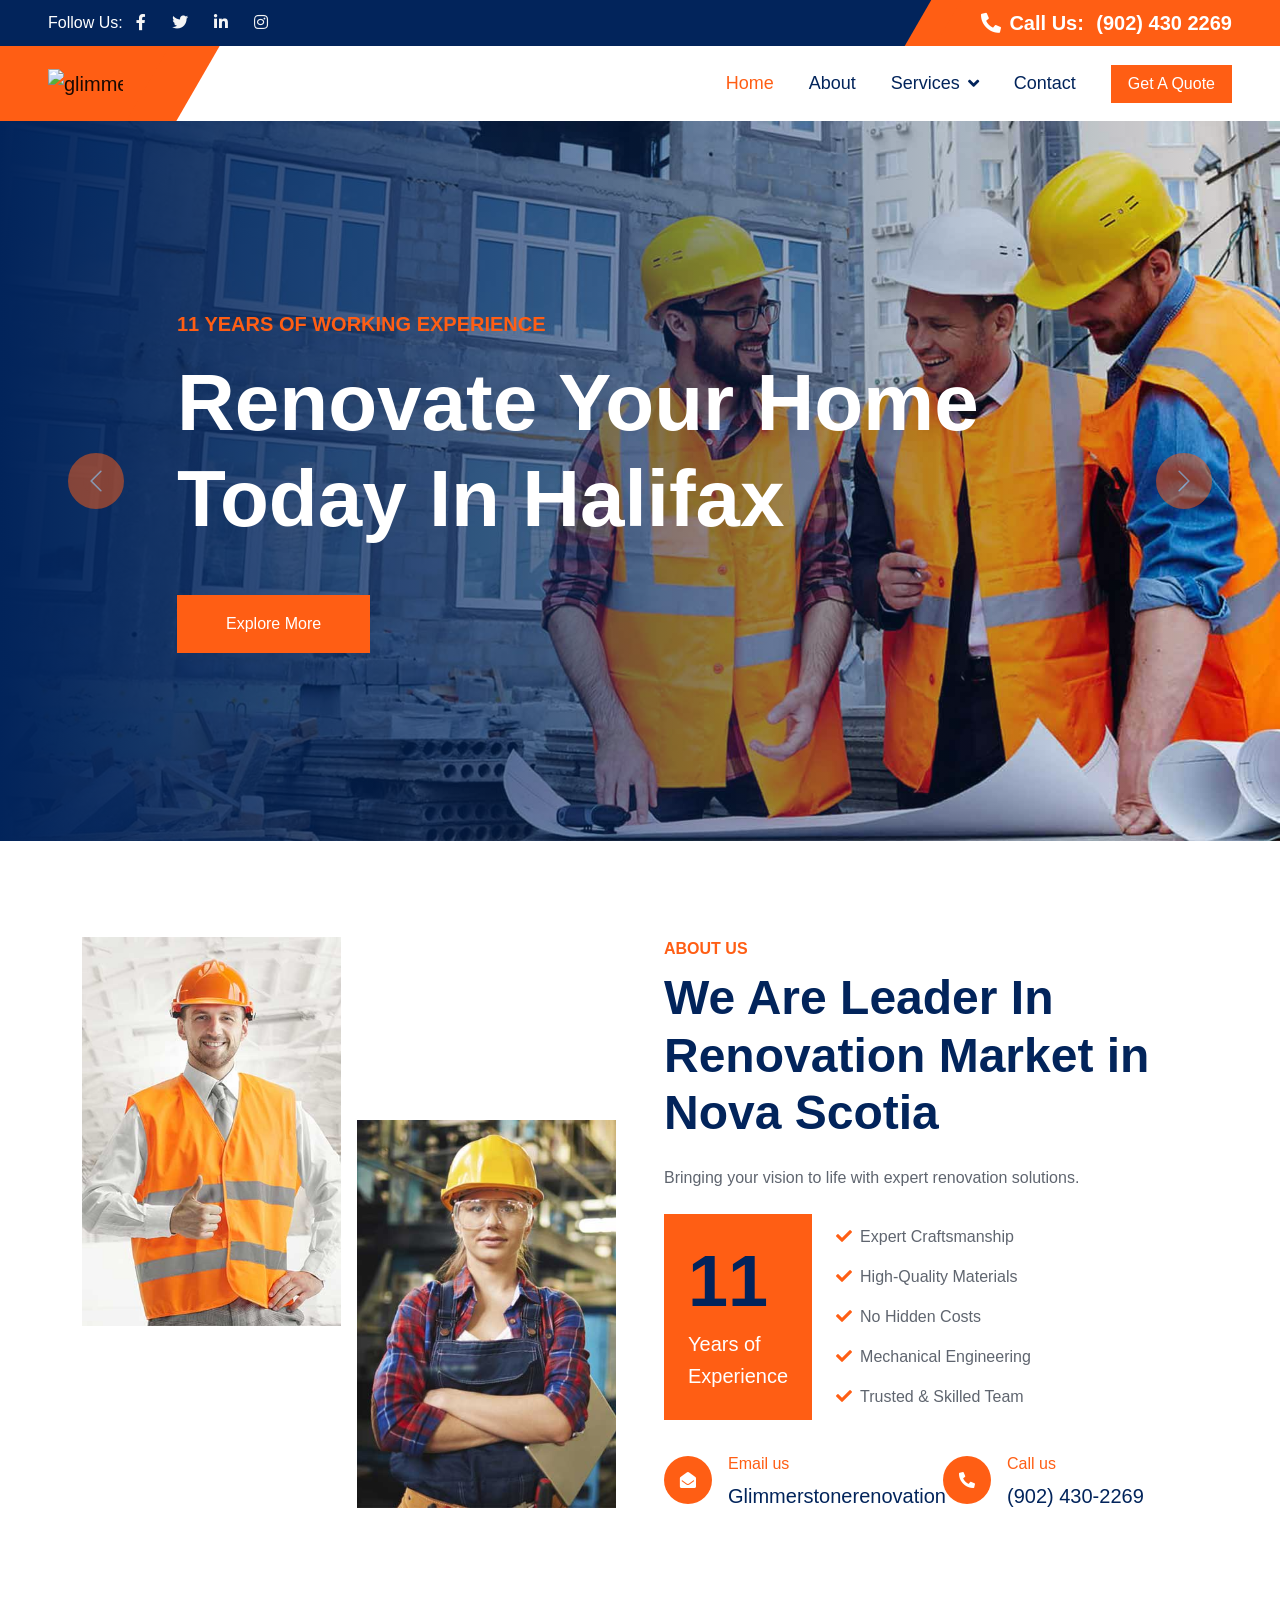
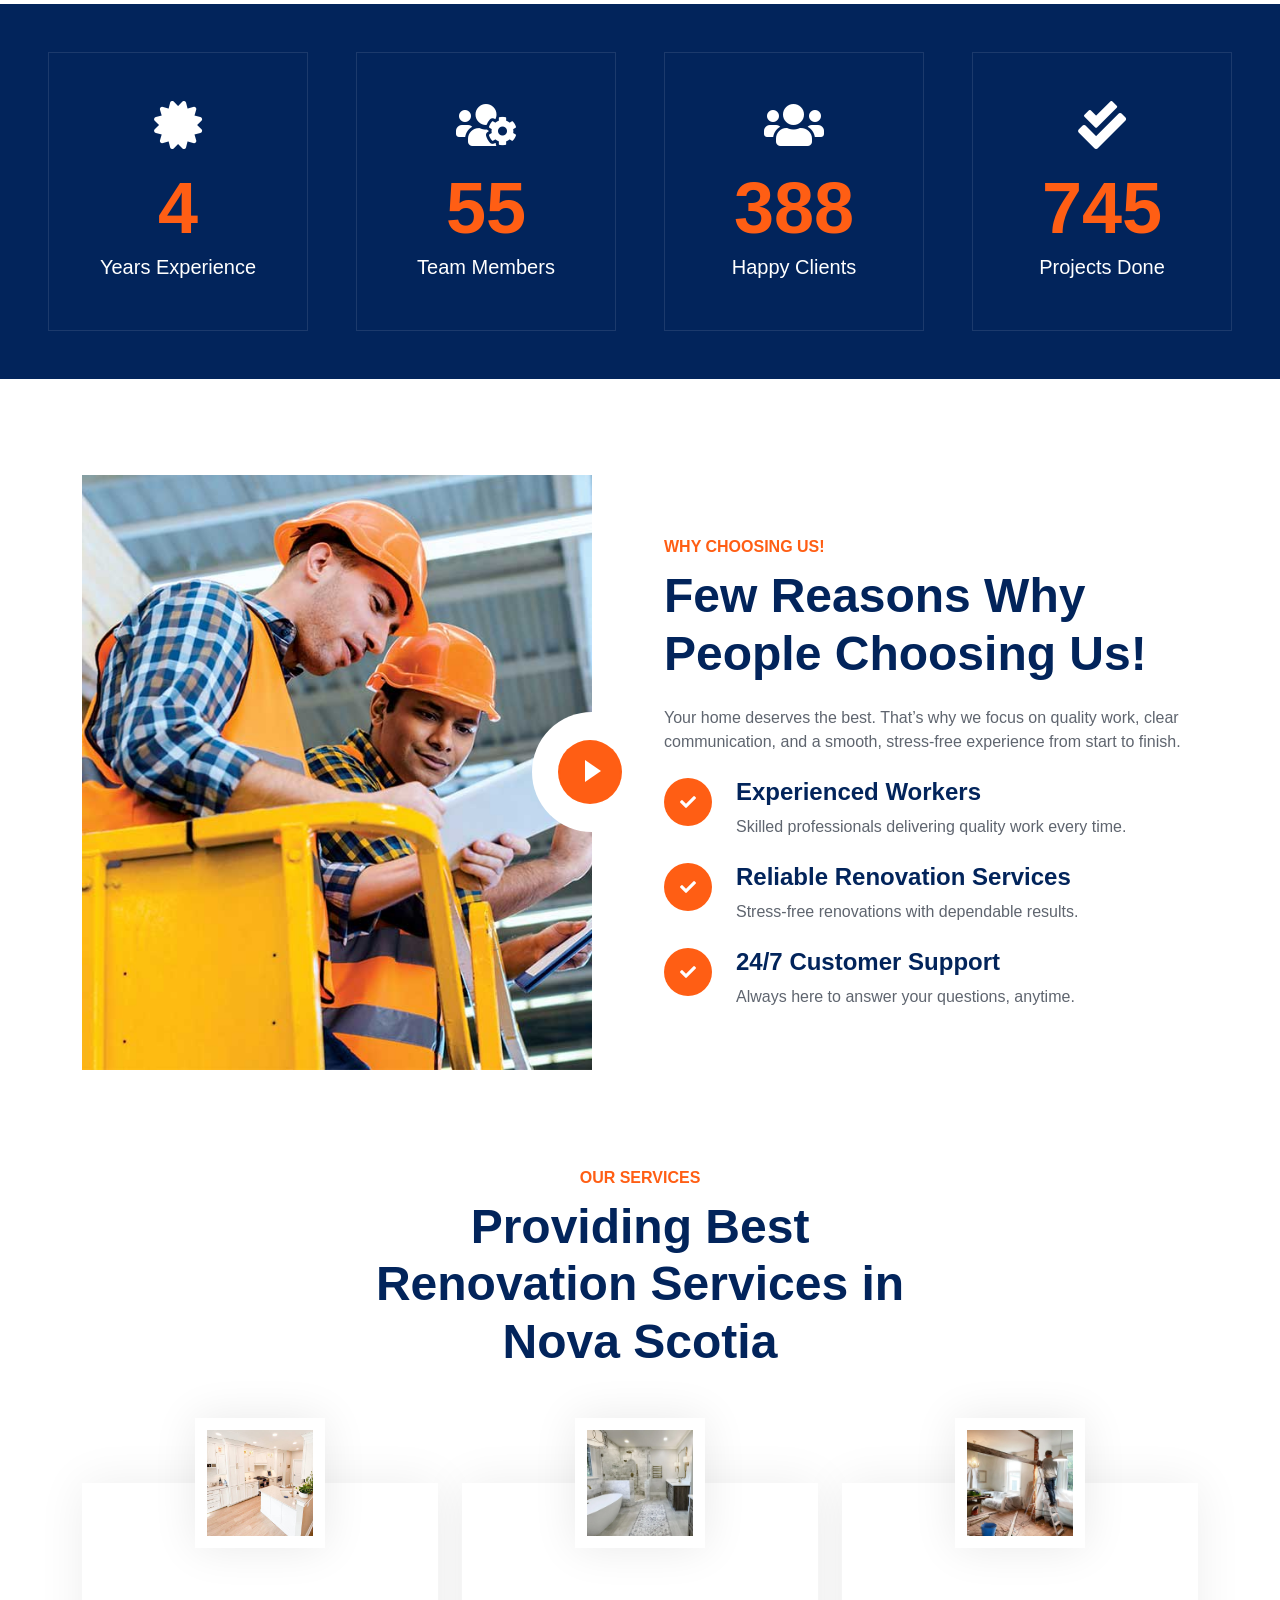
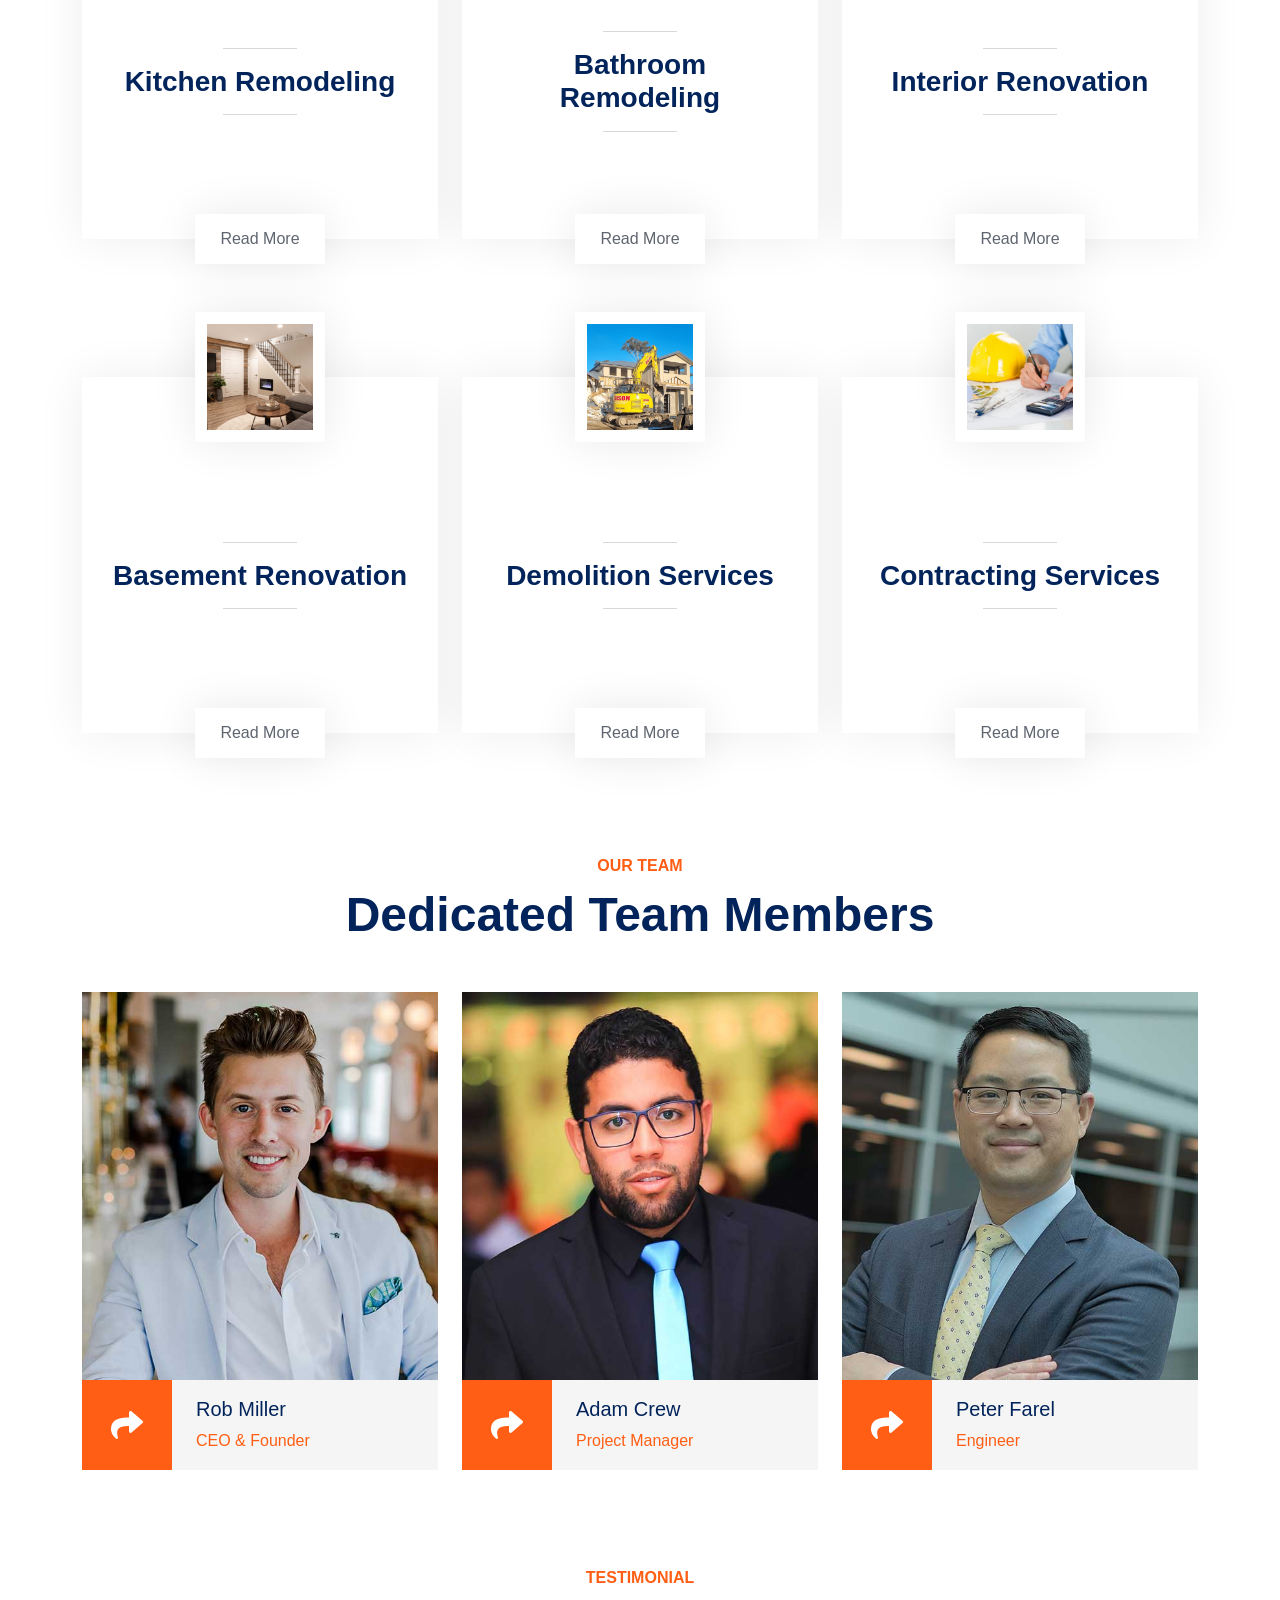
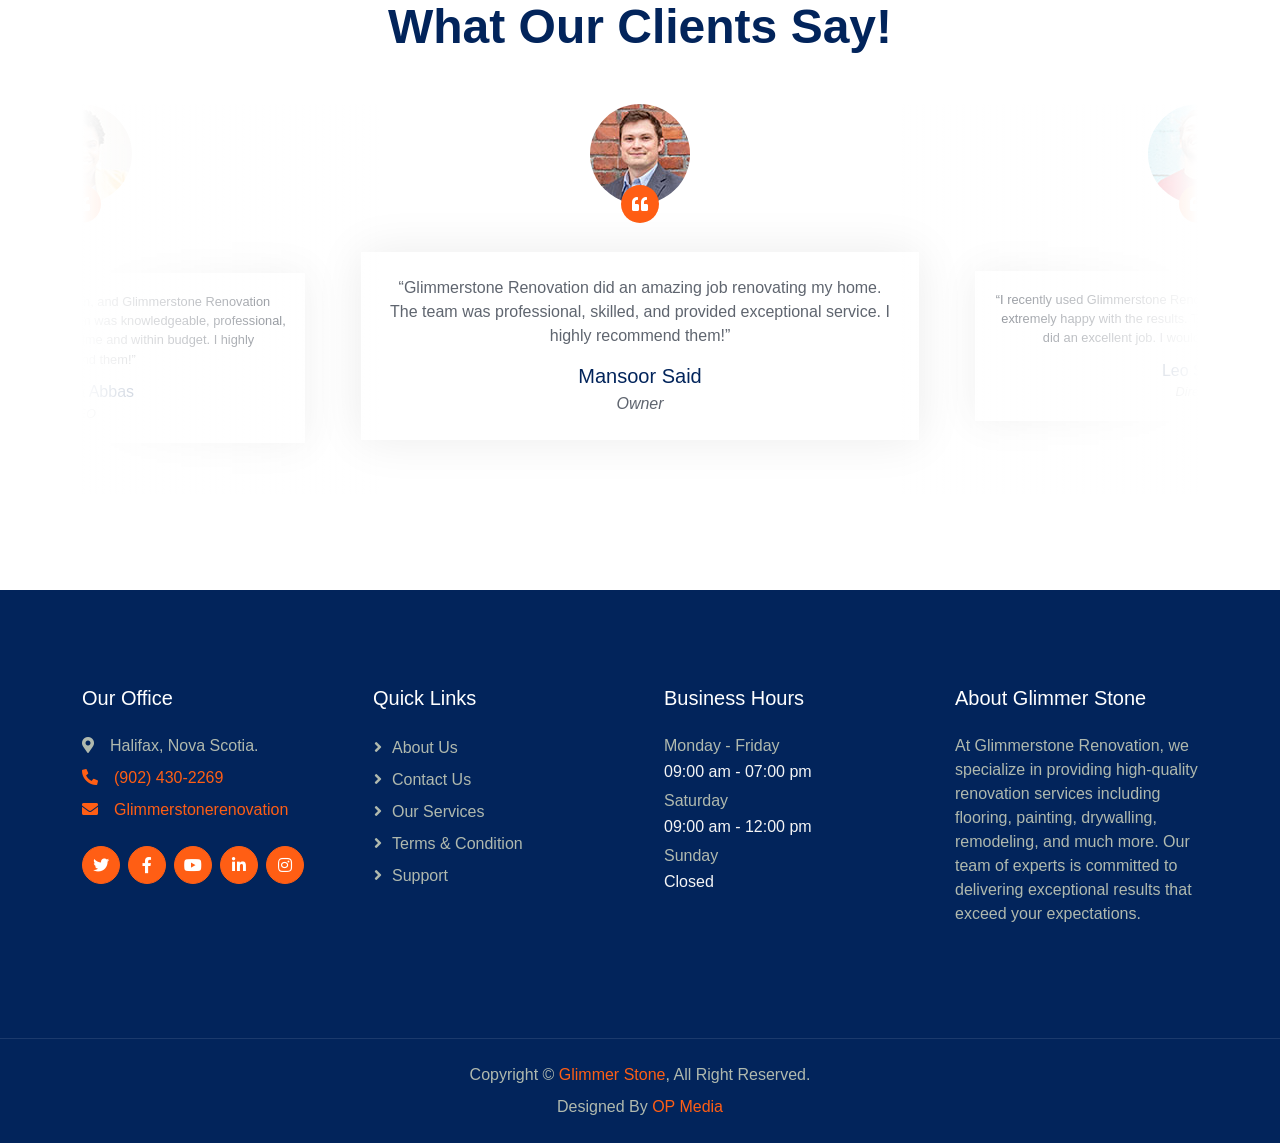
==== commit 73a57f15: "Update print statement from 'Hello' to 'Goodbye'" ====
--- a/index.html
+++ b/index.html
@@ -77,9 +77,13 @@
                 <div class="nav-item dropdown">
                     <a href="service.html" class="nav-link dropdown-toggle" data-bs-toggle="dropdown">Services</a>
                     <div class="dropdown-menu bg-light m-0">
-                        <a href="project.html" class="dropdown-item">Projects</a>
-                        <a href="team.html" class="dropdown-item">Our Team</a>
-                        <a href="testimonial.html" class="dropdown-item">Testimonial</a>
+                        <a href="service.html" class="dropdown-item">Kitchen Remodeling</a>
+                        <a href="service.html" class="dropdown-item">Bathroom Remodeling</a>
+                        <a href="service.html" class="dropdown-item">Interior Renovation</a>
+                        <a href="service.html" class="dropdown-item">Basement Renovation</a>
+                        <a href="service.html" class="dropdown-item">Demolition Services</a>
+                        <a href="service.html" class="dropdown-item">Contracting Services</a>
+
                     </div>
                 </div>
                 <a href="contact.html" class="nav-item nav-link">Contact</a>
--- a/css/style.css
+++ b/css/style.css
@@ -95,6 +95,9 @@
     position: relative;
     background: var(--primary);
 }
+span.fs-5 {
+    color: #fff !important;
+}
 
 .topbar-right::before {
     position: absolute;
@@ -116,6 +119,7 @@
 
 .navbar .navbar-brand {
     position: relative;
+    padding-right: 50px;
     height: 75px;
     display: flex;
     align-items: center;
